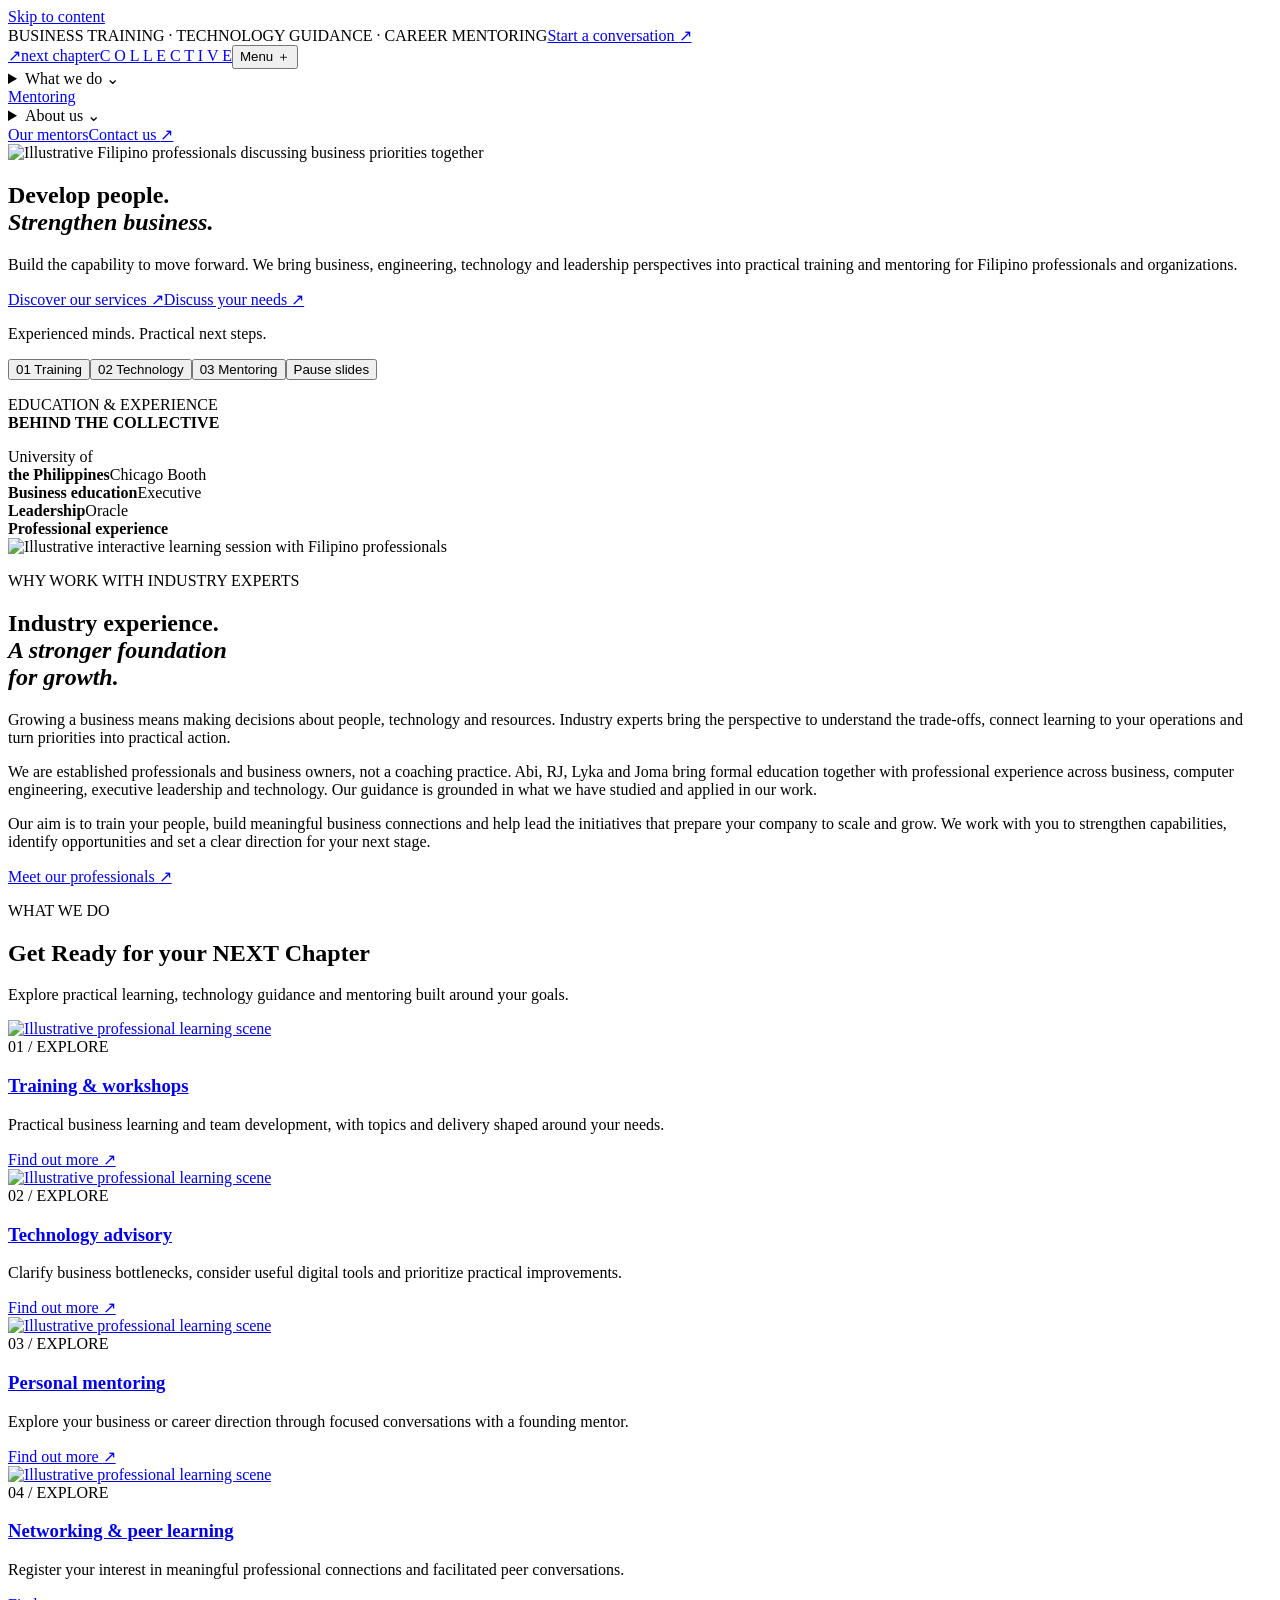
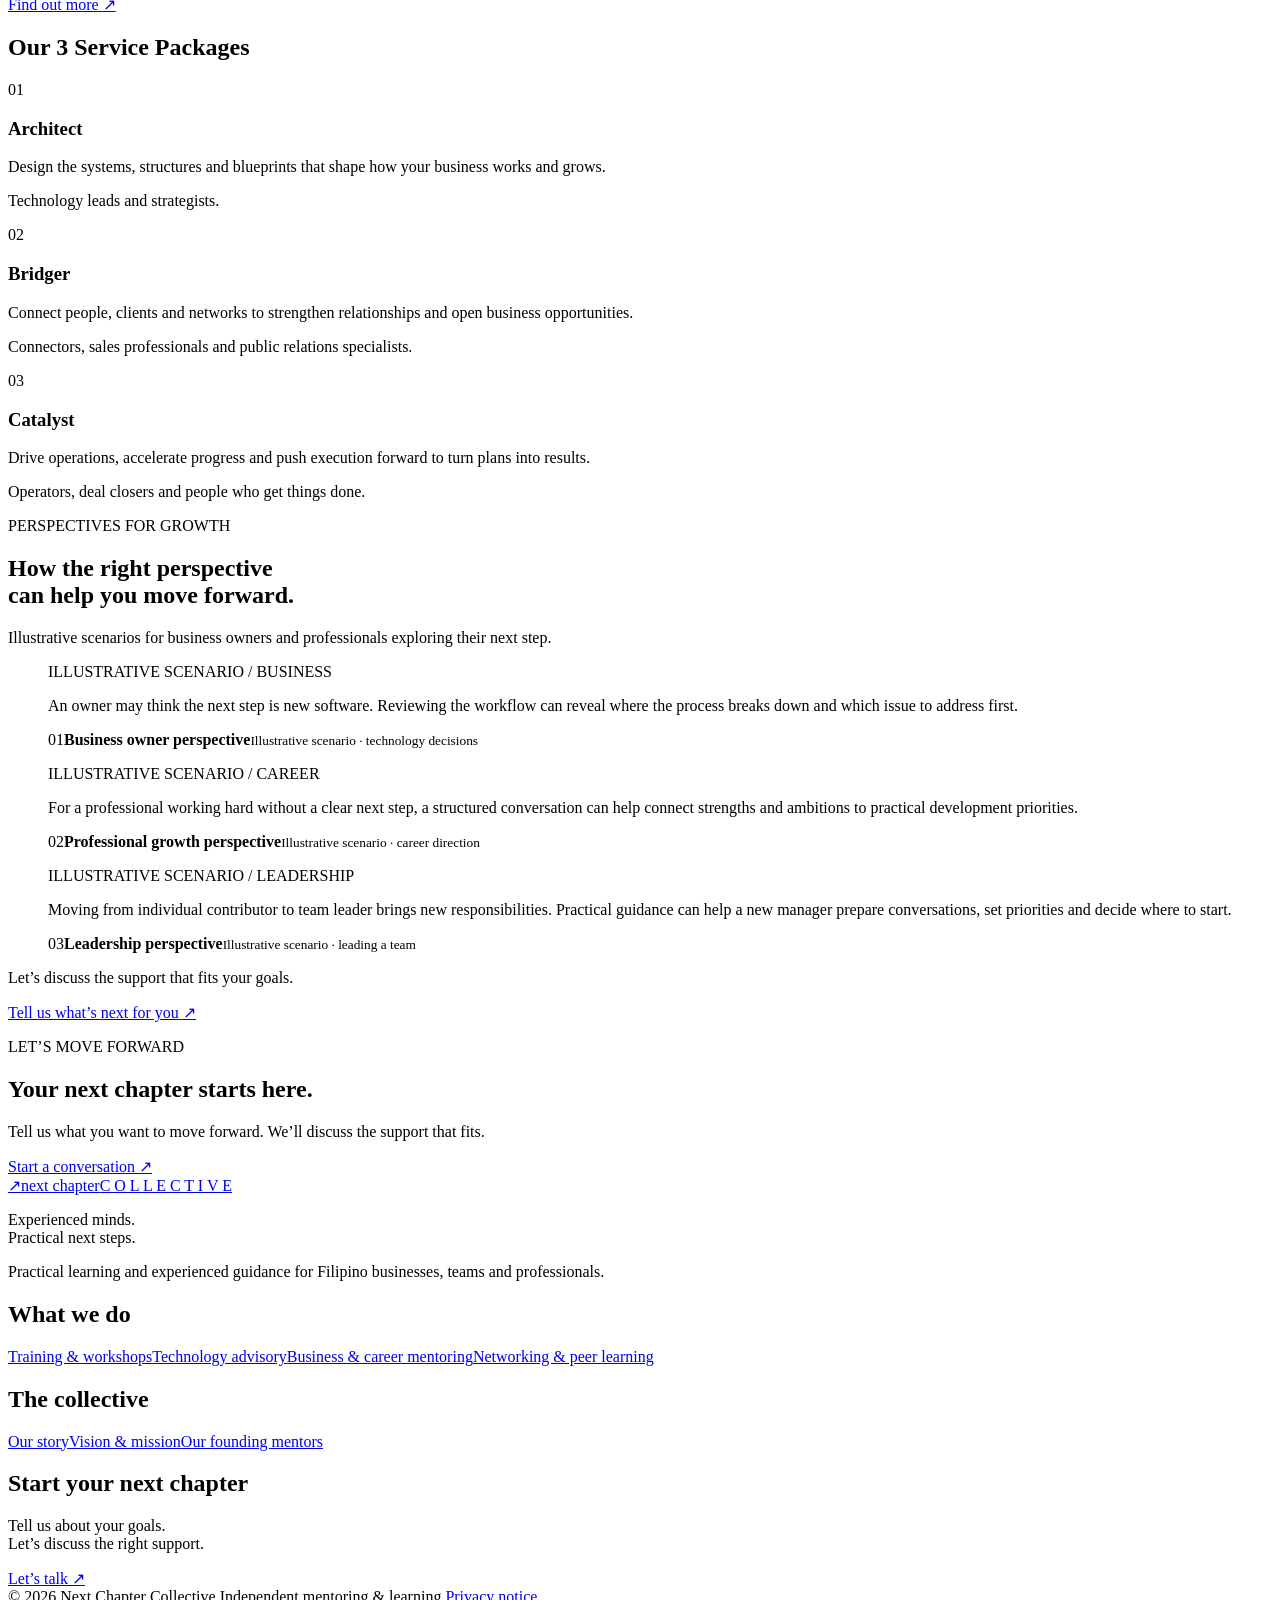
==== index.html @ 58515685 "Add Next Chapter Collective website pages" ====
<!DOCTYPE html>

<html lang="en"><head><meta charset="utf-8"/><meta content="width=device-width, initial-scale=1" name="viewport"/><meta content="#111114" name="theme-color"/><title>Training, Technology &amp; Mentoring | Next Chapter Collective</title><meta content="Practical training, business and technology guidance, and career mentoring for Filipino businesses, teams and professionals." name="description"/><meta content="Training, Technology &amp; Mentoring | Next Chapter Collective" property="og:title"/><meta content="Practical training, business and technology guidance, and career mentoring for Filipino businesses, teams and professionals." property="og:description"/><meta content="website" property="og:type"/><link href="assets/favicon.svg" rel="icon" type="image/svg+xml"/><link href="assets/site.css" rel="stylesheet"/><script defer="" src="assets/app.js"></script></head><body><a class="skip-link" href="#main">Skip to content</a><div class="utility-bar"><div class="container utility-inner"><span>BUSINESS TRAINING · TECHNOLOGY GUIDANCE · CAREER MENTORING</span><a href="contact.html">Start a conversation <span aria-hidden="true">↗</span></a></div></div><header class="site-header"><div class="container header-inner"><a aria-label="Next Chapter Collective home" class="brand" href="index.html"><span aria-hidden="true" class="brand-icon">↗</span><span>next chapter<span class="brand-sub">C O L L E C T I V E</span></span></a><button aria-controls="navigation" aria-expanded="false" class="menu-toggle" type="button">Menu <span aria-hidden="true">＋</span></button><nav aria-label="Main navigation" id="navigation"><details class="nav-group"><summary>What we do <span aria-hidden="true">⌄</span></summary><div class="nav-panel"><a href="training.html"><strong>Training &amp; workshops</strong><span>Practical learning for people and teams</span></a><a href="technology-advisory.html"><strong>Business &amp; technology advisory</strong><span>Make informed decisions about your next step</span></a><a href="mentoring.html"><strong>Personal mentoring</strong><span>Support for business and career direction</span></a><a href="training.html#networking"><strong>Networking &amp; peer learning</strong><span>Register your interest in shared learning</span></a></div></details><a href="mentoring.html">Mentoring</a><details class="nav-group"><summary>About us <span aria-hidden="true">⌄</span></summary><div class="nav-panel nav-panel-small"><a href="about.html"><strong>Our story &amp; purpose</strong><span>Our vision and mission</span></a><a href="mentors.html"><strong>Meet the collective</strong><span>Abi, RJ, Lyka and Joma</span></a></div></details><a href="mentors.html">Our mentors</a><a class="button button-dark nav-cta" href="contact.html">Contact us <span aria-hidden="true">↗</span></a></nav></div></header><main id="main"><section class="hero corporate-hero" data-home-hero="">
<img alt="Illustrative Filipino professionals discussing business priorities together" class="hero-backdrop" fetchpriority="high" height="1024" id="hero-image" src="assets/images/mentoring-session.webp" width="1536"/>
<div aria-hidden="true" class="hero-scrim"></div>
<div class="container hero-content"><div class="hero-copy">
<h1 aria-live="polite" id="hero-heading">Develop people.<br/><em>Strengthen business.</em></h1>
<p class="hero-description" id="hero-description">Build the capability to move forward. We bring business, engineering, technology and leadership perspectives into practical training and mentoring for Filipino professionals and organizations.</p>
<div class="hero-actions"><a class="button button-orange" href="training.html" id="hero-primary-link">Discover our services <span aria-hidden="true">↗</span></a><a class="button button-outline" href="contact.html#connect">Discuss your needs <span aria-hidden="true">↗</span></a></div>
<p class="hero-signoff">Experienced minds. Practical next steps.</p>
<div aria-label="Featured services" class="hero-tabs" role="group"><button aria-pressed="true" data-hero-slide="0" type="button">01 <span>Training</span></button><button aria-pressed="false" data-hero-slide="1" type="button">02 <span>Technology</span></button><button aria-pressed="false" data-hero-slide="2" type="button">03 <span>Mentoring</span></button><button aria-label="Pause automatic slides" class="hero-playback" type="button">Pause slides</button></div></div></div>
<div data-hero-library hidden><article data-feature><h2>Develop people.<br><em>Strengthen business.</em></h2><p>Build the capability to move forward. We bring business, engineering, technology and leadership perspectives into practical training and mentoring for Filipino professionals and organizations.</p><a href="training.html">Discover our services</a><img src="assets/images/mentoring-session.webp" alt="Illustrative Filipino professionals discussing business priorities together"></article><article data-feature><h2>Make technology<br><em>work for your business.</em></h2><p>Start with the business challenge. Explore digital workflows, useful tools and practical priorities with a fresh perspective on your next move.</p><a href="technology-advisory.html">Explore technology advisory</a><img src="assets/images/technology-guidance.webp" alt="Illustrative business owner and technology professional discussing a laptop"></article><article data-feature><h2>Your ambition.<br><em>A clearer direction.</em></h2><p>Navigate a business decision, a career transition or greater leadership responsibility through focused mentoring with a founding member of the collective.</p><a href="mentoring.html">Explore mentoring</a><img src="assets/images/corporate-workshop.webp" alt="Illustrative Filipino professionals sharing perspectives in a workshop"></article></div></section><div class="credibility"><div class="container credibility-inner"><p>EDUCATION &amp; EXPERIENCE<br/><strong>BEHIND THE COLLECTIVE</strong></p><span>University of<br/><b>the Philippines</b></span><span>Chicago Booth<br/><b>Business education</b></span><span>Executive<br/><b>Leadership</b></span><span>Oracle<br/><b>Professional experience</b></span></div></div><section class="corporate-intro section container" id="industry-expertise"><div class="intro-photo"><img alt="Illustrative interactive learning session with Filipino professionals" height="1024" loading="lazy" src="assets/images/corporate-workshop.webp" width="1536"/></div><div class="intro-copy"><p class="eyebrow">WHY WORK WITH INDUSTRY EXPERTS</p><h2>Industry experience.<br/><em>A stronger foundation<br/>for growth.</em></h2><p>Growing a business means making decisions about people, technology and resources. Industry experts bring the perspective to understand the trade-offs, connect learning to your operations and turn priorities into practical action.</p><p>We are established professionals and business owners, not a coaching practice. Abi, RJ, Lyka and Joma bring formal education together with professional experience across business, computer engineering, executive leadership and technology. Our guidance is grounded in what we have studied and applied in our work.</p><p>Our aim is to train your people, build meaningful business connections and help lead the initiatives that prepare your company to scale and grow. We work with you to strengthen capabilities, identify opportunities and set a clear direction for your next stage.</p><a class="button button-orange" href="mentors.html">Meet our professionals <span aria-hidden="true">↗</span></a></div></section><section class="section container home-services" id="services"><div class="section-heading"><div><p class="eyebrow">WHAT WE DO</p><h2>Get Ready for your NEXT Chapter</h2></div><p>Explore practical learning, technology guidance and mentoring built around your goals.</p></div><div class="overview-grid"><article class="overview-card"><a aria-label="Explore Training &amp; workshops" class="overview-image-link" href="training.html"><img alt="Illustrative professional learning scene" height="1024" loading="lazy" src="assets/images/corporate-workshop.webp" width="1536"/></a><div><span class="service-number">01 / EXPLORE</span><h3><a href="training.html">Training &amp; workshops</a></h3><p>Practical business learning and team development, with topics and delivery shaped around your needs.</p><a class="text-link" href="training.html">Find out more <span aria-hidden="true">↗</span></a></div></article><article class="overview-card"><a aria-label="Explore Technology advisory" class="overview-image-link" href="technology-advisory.html"><img alt="Illustrative professional learning scene" height="1024" loading="lazy" src="assets/images/technology-guidance.webp" width="1536"/></a><div><span class="service-number">02 / EXPLORE</span><h3><a href="technology-advisory.html">Technology advisory</a></h3><p>Clarify business bottlenecks, consider useful digital tools and prioritize practical improvements.</p><a class="text-link" href="technology-advisory.html">Find out more <span aria-hidden="true">↗</span></a></div></article><article class="overview-card"><a aria-label="Explore Personal mentoring" class="overview-image-link" href="mentoring.html"><img alt="Illustrative professional learning scene" height="1024" loading="lazy" src="assets/images/mentoring-session.webp" width="1536"/></a><div><span class="service-number">03 / EXPLORE</span><h3><a href="mentoring.html">Personal mentoring</a></h3><p>Explore your business or career direction through focused conversations with a founding mentor.</p><a class="text-link" href="mentoring.html">Find out more <span aria-hidden="true">↗</span></a></div></article><article class="overview-card"><a aria-label="Explore Networking &amp; peer learning" class="overview-image-link" href="training.html#networking"><img alt="Illustrative professional learning scene" height="1024" loading="lazy" src="assets/images/corporate-workshop.webp" width="1536"/></a><div><span class="service-number">04 / EXPLORE</span><h3><a href="training.html#networking">Networking &amp; peer learning</a></h3><p>Register your interest in meaningful professional connections and facilitated peer conversations.</p><a class="text-link" href="training.html#networking">Find out more <span aria-hidden="true">↗</span></a></div></article></div></section><section class="why-section section" id="products"><div class="container"><div class="section-heading"><div><h2>Our 3 Service Packages</h2></div></div><div class="why-grid"><article><span>01</span><h3>Architect</h3><p>Design the systems, structures and blueprints that shape how your business works and grows.</p><p class="product-roles">Technology leads and strategists.</p></article><article><span>02</span><h3>Bridger</h3><p>Connect people, clients and networks to strengthen relationships and open business opportunities.</p><p class="product-roles">Connectors, sales professionals and public relations specialists.</p></article><article><span>03</span><h3>Catalyst</h3><p>Drive operations, accelerate progress and push execution forward to turn plans into results.</p><p class="product-roles">Operators, deal closers and people who get things done.</p></article></div></div></section><section class="testimonial-section section" id="testimonials"><div class="container"><div class="section-heading"><div><p class="eyebrow">PERSPECTIVES FOR GROWTH</p><h2>How the right perspective<br/>can help you move forward.</h2></div><p>Illustrative scenarios for business owners and professionals exploring their next step.</p></div><div class="testimonial-grid"><figure class="testimonial"><span class="sample-label">ILLUSTRATIVE SCENARIO / BUSINESS</span><p class="scenario-description">An owner may think the next step is new software. Reviewing the workflow can reveal where the process breaks down and which issue to address first.</p><figcaption><span aria-hidden="true" class="testimonial-monogram">01</span><span><strong>Business owner perspective</strong><small>Illustrative scenario · technology decisions</small></span></figcaption></figure><figure class="testimonial"><span class="sample-label">ILLUSTRATIVE SCENARIO / CAREER</span><p class="scenario-description">For a professional working hard without a clear next step, a structured conversation can help connect strengths and ambitions to practical development priorities.</p><figcaption><span aria-hidden="true" class="testimonial-monogram">02</span><span><strong>Professional growth perspective</strong><small>Illustrative scenario · career direction</small></span></figcaption></figure><figure class="testimonial"><span class="sample-label">ILLUSTRATIVE SCENARIO / LEADERSHIP</span><p class="scenario-description">Moving from individual contributor to team leader brings new responsibilities. Practical guidance can help a new manager prepare conversations, set priorities and decide where to start.</p><figcaption><span aria-hidden="true" class="testimonial-monogram">03</span><span><strong>Leadership perspective</strong><small>Illustrative scenario · leading a team</small></span></figcaption></figure></div><div class="testimonial-bottom"><p>Let’s discuss the support that fits your goals.</p><a class="text-link" href="contact.html#connect">Tell us what’s next for you <span aria-hidden="true">↗</span></a></div></div></section><section class="page-cta"><div class="container"><div><p class="eyebrow">LET’S MOVE FORWARD</p><h2>Your next chapter starts here.</h2><p>Tell us what you want to move forward. We’ll discuss the support that fits.</p></div><a class="button button-orange" href="contact.html">Start a conversation <span aria-hidden="true">↗</span></a></div></section></main><footer class="site-footer multipage-footer"><div class="container footer-columns"><div><a aria-label="Next Chapter Collective home" class="brand" href="index.html"><span aria-hidden="true" class="brand-icon">↗</span><span>next chapter<span class="brand-sub">C O L L E C T I V E</span></span></a><p>Experienced minds.<br/>Practical next steps.</p><p class="footer-description">Practical learning and experienced guidance for Filipino businesses, teams and professionals.</p></div><div><h2>What we do</h2><a href="training.html">Training &amp; workshops</a><a href="technology-advisory.html">Technology advisory</a><a href="mentoring.html">Business &amp; career mentoring</a><a href="training.html#networking">Networking &amp; peer learning</a></div><div><h2>The collective</h2><a href="about.html">Our story</a><a href="about.html#purpose">Vision &amp; mission</a><a href="mentors.html">Our founding mentors</a></div><div><h2>Start your next chapter</h2><p>Tell us about your goals.<br/>Let’s discuss the right support.</p><a class="button button-orange" href="contact.html">Let’s talk <span aria-hidden="true">↗</span></a></div></div><div class="container footer-bottom"><span>© <span id="year">2026</span> Next Chapter Collective.</span><span>Independent mentoring &amp; learning.</span><a href="privacy.html">Privacy notice</a></div></footer></body></html>
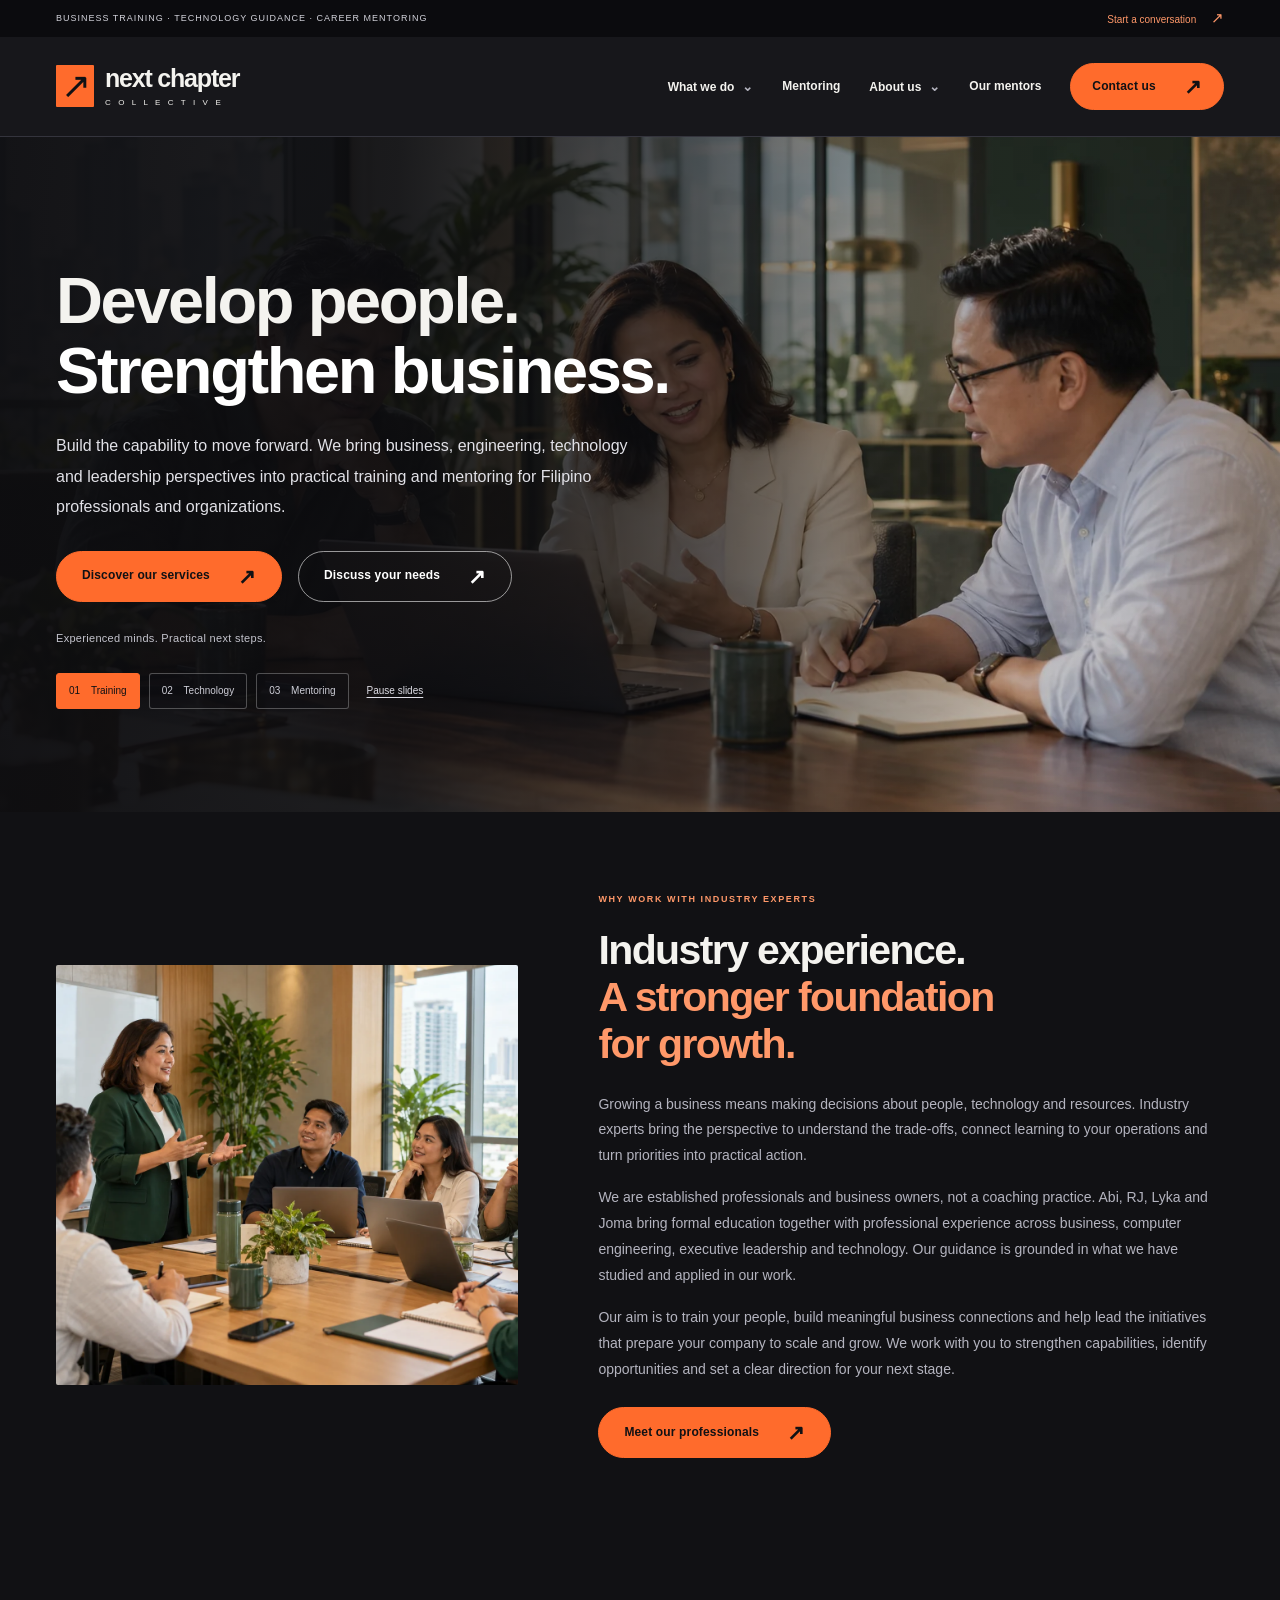
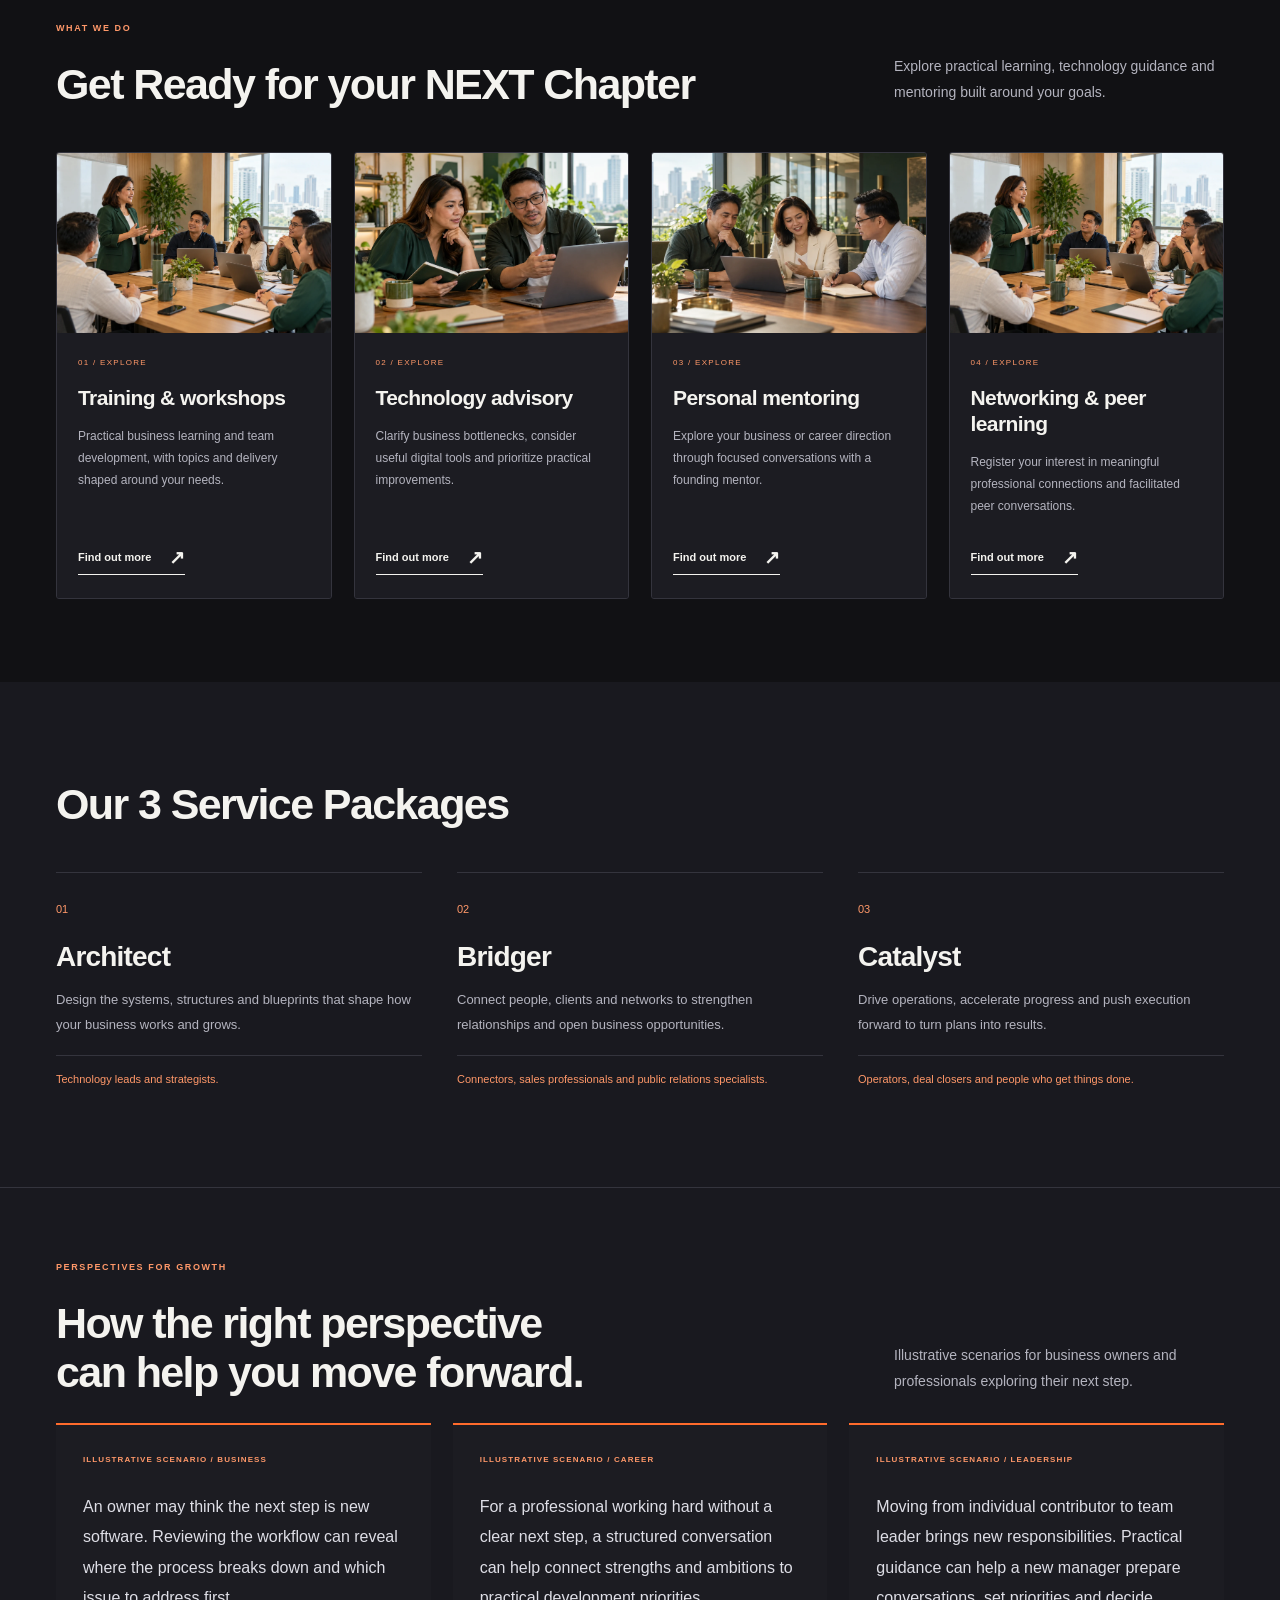
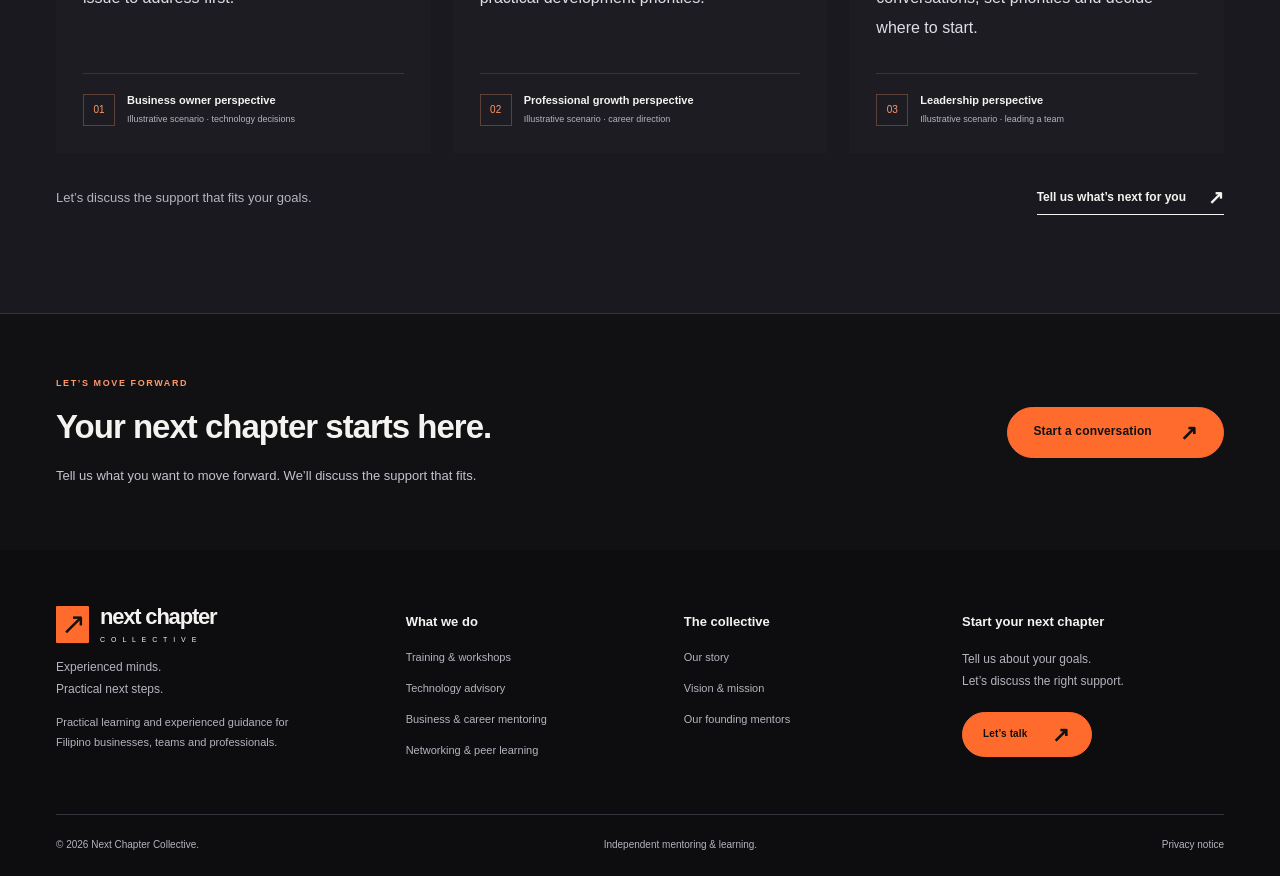
==== commit 8bd49632: "Remove education and experience strip from homepage" ====
--- a/index.html
+++ b/index.html
@@ -9,4 +9,4 @@
 <div class="hero-actions"><a class="button button-orange" href="training.html" id="hero-primary-link">Discover our services <span aria-hidden="true">↗</span></a><a class="button button-outline" href="contact.html#connect">Discuss your needs <span aria-hidden="true">↗</span></a></div>
 <p class="hero-signoff">Experienced minds. Practical next steps.</p>
 <div aria-label="Featured services" class="hero-tabs" role="group"><button aria-pressed="true" data-hero-slide="0" type="button">01 <span>Training</span></button><button aria-pressed="false" data-hero-slide="1" type="button">02 <span>Technology</span></button><button aria-pressed="false" data-hero-slide="2" type="button">03 <span>Mentoring</span></button><button aria-label="Pause automatic slides" class="hero-playback" type="button">Pause slides</button></div></div></div>
-<div data-hero-library hidden><article data-feature><h2>Develop people.<br><em>Strengthen business.</em></h2><p>Build the capability to move forward. We bring business, engineering, technology and leadership perspectives into practical training and mentoring for Filipino professionals and organizations.</p><a href="training.html">Discover our services</a><img src="assets/images/mentoring-session.webp" alt="Illustrative Filipino professionals discussing business priorities together"></article><article data-feature><h2>Make technology<br><em>work for your business.</em></h2><p>Start with the business challenge. Explore digital workflows, useful tools and practical priorities with a fresh perspective on your next move.</p><a href="technology-advisory.html">Explore technology advisory</a><img src="assets/images/technology-guidance.webp" alt="Illustrative business owner and technology professional discussing a laptop"></article><article data-feature><h2>Your ambition.<br><em>A clearer direction.</em></h2><p>Navigate a business decision, a career transition or greater leadership responsibility through focused mentoring with a founding member of the collective.</p><a href="mentoring.html">Explore mentoring</a><img src="assets/images/corporate-workshop.webp" alt="Illustrative Filipino professionals sharing perspectives in a workshop"></article></div></section><div class="credibility"><div class="container credibility-inner"><p>EDUCATION &amp; EXPERIENCE<br/><strong>BEHIND THE COLLECTIVE</strong></p><span>University of<br/><b>the Philippines</b></span><span>Chicago Booth<br/><b>Business education</b></span><span>Executive<br/><b>Leadership</b></span><span>Oracle<br/><b>Professional experience</b></span></div></div><section class="corporate-intro section container" id="industry-expertise"><div class="intro-photo"><img alt="Illustrative interactive learning session with Filipino professionals" height="1024" loading="lazy" src="assets/images/corporate-workshop.webp" width="1536"/></div><div class="intro-copy"><p class="eyebrow">WHY WORK WITH INDUSTRY EXPERTS</p><h2>Industry experience.<br/><em>A stronger foundation<br/>for growth.</em></h2><p>Growing a business means making decisions about people, technology and resources. Industry experts bring the perspective to understand the trade-offs, connect learning to your operations and turn priorities into practical action.</p><p>We are established professionals and business owners, not a coaching practice. Abi, RJ, Lyka and Joma bring formal education together with professional experience across business, computer engineering, executive leadership and technology. Our guidance is grounded in what we have studied and applied in our work.</p><p>Our aim is to train your people, build meaningful business connections and help lead the initiatives that prepare your company to scale and grow. We work with you to strengthen capabilities, identify opportunities and set a clear direction for your next stage.</p><a class="button button-orange" href="mentors.html">Meet our professionals <span aria-hidden="true">↗</span></a></div></section><section class="section container home-services" id="services"><div class="section-heading"><div><p class="eyebrow">WHAT WE DO</p><h2>Get Ready for your NEXT Chapter</h2></div><p>Explore practical learning, technology guidance and mentoring built around your goals.</p></div><div class="overview-grid"><article class="overview-card"><a aria-label="Explore Training &amp; workshops" class="overview-image-link" href="training.html"><img alt="Illustrative professional learning scene" height="1024" loading="lazy" src="assets/images/corporate-workshop.webp" width="1536"/></a><div><span class="service-number">01 / EXPLORE</span><h3><a href="training.html">Training &amp; workshops</a></h3><p>Practical business learning and team development, with topics and delivery shaped around your needs.</p><a class="text-link" href="training.html">Find out more <span aria-hidden="true">↗</span></a></div></article><article class="overview-card"><a aria-label="Explore Technology advisory" class="overview-image-link" href="technology-advisory.html"><img alt="Illustrative professional learning scene" height="1024" loading="lazy" src="assets/images/technology-guidance.webp" width="1536"/></a><div><span class="service-number">02 / EXPLORE</span><h3><a href="technology-advisory.html">Technology advisory</a></h3><p>Clarify business bottlenecks, consider useful digital tools and prioritize practical improvements.</p><a class="text-link" href="technology-advisory.html">Find out more <span aria-hidden="true">↗</span></a></div></article><article class="overview-card"><a aria-label="Explore Personal mentoring" class="overview-image-link" href="mentoring.html"><img alt="Illustrative professional learning scene" height="1024" loading="lazy" src="assets/images/mentoring-session.webp" width="1536"/></a><div><span class="service-number">03 / EXPLORE</span><h3><a href="mentoring.html">Personal mentoring</a></h3><p>Explore your business or career direction through focused conversations with a founding mentor.</p><a class="text-link" href="mentoring.html">Find out more <span aria-hidden="true">↗</span></a></div></article><article class="overview-card"><a aria-label="Explore Networking &amp; peer learning" class="overview-image-link" href="training.html#networking"><img alt="Illustrative professional learning scene" height="1024" loading="lazy" src="assets/images/corporate-workshop.webp" width="1536"/></a><div><span class="service-number">04 / EXPLORE</span><h3><a href="training.html#networking">Networking &amp; peer learning</a></h3><p>Register your interest in meaningful professional connections and facilitated peer conversations.</p><a class="text-link" href="training.html#networking">Find out more <span aria-hidden="true">↗</span></a></div></article></div></section><section class="why-section section" id="products"><div class="container"><div class="section-heading"><div><h2>Our 3 Service Packages</h2></div></div><div class="why-grid"><article><span>01</span><h3>Architect</h3><p>Design the systems, structures and blueprints that shape how your business works and grows.</p><p class="product-roles">Technology leads and strategists.</p></article><article><span>02</span><h3>Bridger</h3><p>Connect people, clients and networks to strengthen relationships and open business opportunities.</p><p class="product-roles">Connectors, sales professionals and public relations specialists.</p></article><article><span>03</span><h3>Catalyst</h3><p>Drive operations, accelerate progress and push execution forward to turn plans into results.</p><p class="product-roles">Operators, deal closers and people who get things done.</p></article></div></div></section><section class="testimonial-section section" id="testimonials"><div class="container"><div class="section-heading"><div><p class="eyebrow">PERSPECTIVES FOR GROWTH</p><h2>How the right perspective<br/>can help you move forward.</h2></div><p>Illustrative scenarios for business owners and professionals exploring their next step.</p></div><div class="testimonial-grid"><figure class="testimonial"><span class="sample-label">ILLUSTRATIVE SCENARIO / BUSINESS</span><p class="scenario-description">An owner may think the next step is new software. Reviewing the workflow can reveal where the process breaks down and which issue to address first.</p><figcaption><span aria-hidden="true" class="testimonial-monogram">01</span><span><strong>Business owner perspective</strong><small>Illustrative scenario · technology decisions</small></span></figcaption></figure><figure class="testimonial"><span class="sample-label">ILLUSTRATIVE SCENARIO / CAREER</span><p class="scenario-description">For a professional working hard without a clear next step, a structured conversation can help connect strengths and ambitions to practical development priorities.</p><figcaption><span aria-hidden="true" class="testimonial-monogram">02</span><span><strong>Professional growth perspective</strong><small>Illustrative scenario · career direction</small></span></figcaption></figure><figure class="testimonial"><span class="sample-label">ILLUSTRATIVE SCENARIO / LEADERSHIP</span><p class="scenario-description">Moving from individual contributor to team leader brings new responsibilities. Practical guidance can help a new manager prepare conversations, set priorities and decide where to start.</p><figcaption><span aria-hidden="true" class="testimonial-monogram">03</span><span><strong>Leadership perspective</strong><small>Illustrative scenario · leading a team</small></span></figcaption></figure></div><div class="testimonial-bottom"><p>Let’s discuss the support that fits your goals.</p><a class="text-link" href="contact.html#connect">Tell us what’s next for you <span aria-hidden="true">↗</span></a></div></div></section><section class="page-cta"><div class="container"><div><p class="eyebrow">LET’S MOVE FORWARD</p><h2>Your next chapter starts here.</h2><p>Tell us what you want to move forward. We’ll discuss the support that fits.</p></div><a class="button button-orange" href="contact.html">Start a conversation <span aria-hidden="true">↗</span></a></div></section></main><footer class="site-footer multipage-footer"><div class="container footer-columns"><div><a aria-label="Next Chapter Collective home" class="brand" href="index.html"><span aria-hidden="true" class="brand-icon">↗</span><span>next chapter<span class="brand-sub">C O L L E C T I V E</span></span></a><p>Experienced minds.<br/>Practical next steps.</p><p class="footer-description">Practical learning and experienced guidance for Filipino businesses, teams and professionals.</p></div><div><h2>What we do</h2><a href="training.html">Training &amp; workshops</a><a href="technology-advisory.html">Technology advisory</a><a href="mentoring.html">Business &amp; career mentoring</a><a href="training.html#networking">Networking &amp; peer learning</a></div><div><h2>The collective</h2><a href="about.html">Our story</a><a href="about.html#purpose">Vision &amp; mission</a><a href="mentors.html">Our founding mentors</a></div><div><h2>Start your next chapter</h2><p>Tell us about your goals.<br/>Let’s discuss the right support.</p><a class="button button-orange" href="contact.html">Let’s talk <span aria-hidden="true">↗</span></a></div></div><div class="container footer-bottom"><span>© <span id="year">2026</span> Next Chapter Collective.</span><span>Independent mentoring &amp; learning.</span><a href="privacy.html">Privacy notice</a></div></footer></body></html>+<div data-hero-library="" hidden=""><article data-feature=""><h2>Develop people.<br/><em>Strengthen business.</em></h2><p>Build the capability to move forward. We bring business, engineering, technology and leadership perspectives into practical training and mentoring for Filipino professionals and organizations.</p><a href="training.html">Discover our services</a><img alt="Illustrative Filipino professionals discussing business priorities together" src="assets/images/mentoring-session.webp"/></article><article data-feature=""><h2>Make technology<br/><em>work for your business.</em></h2><p>Start with the business challenge. Explore digital workflows, useful tools and practical priorities with a fresh perspective on your next move.</p><a href="technology-advisory.html">Explore technology advisory</a><img alt="Illustrative business owner and technology professional discussing a laptop" src="assets/images/technology-guidance.webp"/></article><article data-feature=""><h2>Your ambition.<br/><em>A clearer direction.</em></h2><p>Navigate a business decision, a career transition or greater leadership responsibility through focused mentoring with a founding member of the collective.</p><a href="mentoring.html">Explore mentoring</a><img alt="Illustrative Filipino professionals sharing perspectives in a workshop" src="assets/images/corporate-workshop.webp"/></article></div></section><section class="corporate-intro section container" id="industry-expertise"><div class="intro-photo"><img alt="Illustrative interactive learning session with Filipino professionals" height="1024" loading="lazy" src="assets/images/corporate-workshop.webp" width="1536"/></div><div class="intro-copy"><p class="eyebrow">WHY WORK WITH INDUSTRY EXPERTS</p><h2>Industry experience.<br/><em>A stronger foundation<br/>for growth.</em></h2><p>Growing a business means making decisions about people, technology and resources. Industry experts bring the perspective to understand the trade-offs, connect learning to your operations and turn priorities into practical action.</p><p>We are established professionals and business owners, not a coaching practice. Abi, RJ, Lyka and Joma bring formal education together with professional experience across business, computer engineering, executive leadership and technology. Our guidance is grounded in what we have studied and applied in our work.</p><p>Our aim is to train your people, build meaningful business connections and help lead the initiatives that prepare your company to scale and grow. We work with you to strengthen capabilities, identify opportunities and set a clear direction for your next stage.</p><a class="button button-orange" href="mentors.html">Meet our professionals <span aria-hidden="true">↗</span></a></div></section><section class="section container home-services" id="services"><div class="section-heading"><div><p class="eyebrow">WHAT WE DO</p><h2>Get Ready for your NEXT Chapter</h2></div><p>Explore practical learning, technology guidance and mentoring built around your goals.</p></div><div class="overview-grid"><article class="overview-card"><a aria-label="Explore Training &amp; workshops" class="overview-image-link" href="training.html"><img alt="Illustrative professional learning scene" height="1024" loading="lazy" src="assets/images/corporate-workshop.webp" width="1536"/></a><div><span class="service-number">01 / EXPLORE</span><h3><a href="training.html">Training &amp; workshops</a></h3><p>Practical business learning and team development, with topics and delivery shaped around your needs.</p><a class="text-link" href="training.html">Find out more <span aria-hidden="true">↗</span></a></div></article><article class="overview-card"><a aria-label="Explore Technology advisory" class="overview-image-link" href="technology-advisory.html"><img alt="Illustrative professional learning scene" height="1024" loading="lazy" src="assets/images/technology-guidance.webp" width="1536"/></a><div><span class="service-number">02 / EXPLORE</span><h3><a href="technology-advisory.html">Technology advisory</a></h3><p>Clarify business bottlenecks, consider useful digital tools and prioritize practical improvements.</p><a class="text-link" href="technology-advisory.html">Find out more <span aria-hidden="true">↗</span></a></div></article><article class="overview-card"><a aria-label="Explore Personal mentoring" class="overview-image-link" href="mentoring.html"><img alt="Illustrative professional learning scene" height="1024" loading="lazy" src="assets/images/mentoring-session.webp" width="1536"/></a><div><span class="service-number">03 / EXPLORE</span><h3><a href="mentoring.html">Personal mentoring</a></h3><p>Explore your business or career direction through focused conversations with a founding mentor.</p><a class="text-link" href="mentoring.html">Find out more <span aria-hidden="true">↗</span></a></div></article><article class="overview-card"><a aria-label="Explore Networking &amp; peer learning" class="overview-image-link" href="training.html#networking"><img alt="Illustrative professional learning scene" height="1024" loading="lazy" src="assets/images/corporate-workshop.webp" width="1536"/></a><div><span class="service-number">04 / EXPLORE</span><h3><a href="training.html#networking">Networking &amp; peer learning</a></h3><p>Register your interest in meaningful professional connections and facilitated peer conversations.</p><a class="text-link" href="training.html#networking">Find out more <span aria-hidden="true">↗</span></a></div></article></div></section><section class="why-section section" id="products"><div class="container"><div class="section-heading"><div><h2>Our 3 Service Packages</h2></div></div><div class="why-grid"><article><span>01</span><h3>Architect</h3><p>Design the systems, structures and blueprints that shape how your business works and grows.</p><p class="product-roles">Technology leads and strategists.</p></article><article><span>02</span><h3>Bridger</h3><p>Connect people, clients and networks to strengthen relationships and open business opportunities.</p><p class="product-roles">Connectors, sales professionals and public relations specialists.</p></article><article><span>03</span><h3>Catalyst</h3><p>Drive operations, accelerate progress and push execution forward to turn plans into results.</p><p class="product-roles">Operators, deal closers and people who get things done.</p></article></div></div></section><section class="testimonial-section section" id="testimonials"><div class="container"><div class="section-heading"><div><p class="eyebrow">PERSPECTIVES FOR GROWTH</p><h2>How the right perspective<br/>can help you move forward.</h2></div><p>Illustrative scenarios for business owners and professionals exploring their next step.</p></div><div class="testimonial-grid"><figure class="testimonial"><span class="sample-label">ILLUSTRATIVE SCENARIO / BUSINESS</span><p class="scenario-description">An owner may think the next step is new software. Reviewing the workflow can reveal where the process breaks down and which issue to address first.</p><figcaption><span aria-hidden="true" class="testimonial-monogram">01</span><span><strong>Business owner perspective</strong><small>Illustrative scenario · technology decisions</small></span></figcaption></figure><figure class="testimonial"><span class="sample-label">ILLUSTRATIVE SCENARIO / CAREER</span><p class="scenario-description">For a professional working hard without a clear next step, a structured conversation can help connect strengths and ambitions to practical development priorities.</p><figcaption><span aria-hidden="true" class="testimonial-monogram">02</span><span><strong>Professional growth perspective</strong><small>Illustrative scenario · career direction</small></span></figcaption></figure><figure class="testimonial"><span class="sample-label">ILLUSTRATIVE SCENARIO / LEADERSHIP</span><p class="scenario-description">Moving from individual contributor to team leader brings new responsibilities. Practical guidance can help a new manager prepare conversations, set priorities and decide where to start.</p><figcaption><span aria-hidden="true" class="testimonial-monogram">03</span><span><strong>Leadership perspective</strong><small>Illustrative scenario · leading a team</small></span></figcaption></figure></div><div class="testimonial-bottom"><p>Let’s discuss the support that fits your goals.</p><a class="text-link" href="contact.html#connect">Tell us what’s next for you <span aria-hidden="true">↗</span></a></div></div></section><section class="page-cta"><div class="container"><div><p class="eyebrow">LET’S MOVE FORWARD</p><h2>Your next chapter starts here.</h2><p>Tell us what you want to move forward. We’ll discuss the support that fits.</p></div><a class="button button-orange" href="contact.html">Start a conversation <span aria-hidden="true">↗</span></a></div></section></main><footer class="site-footer multipage-footer"><div class="container footer-columns"><div><a aria-label="Next Chapter Collective home" class="brand" href="index.html"><span aria-hidden="true" class="brand-icon">↗</span><span>next chapter<span class="brand-sub">C O L L E C T I V E</span></span></a><p>Experienced minds.<br/>Practical next steps.</p><p class="footer-description">Practical learning and experienced guidance for Filipino businesses, teams and professionals.</p></div><div><h2>What we do</h2><a href="training.html">Training &amp; workshops</a><a href="technology-advisory.html">Technology advisory</a><a href="mentoring.html">Business &amp; career mentoring</a><a href="training.html#networking">Networking &amp; peer learning</a></div><div><h2>The collective</h2><a href="about.html">Our story</a><a href="about.html#purpose">Vision &amp; mission</a><a href="mentors.html">Our founding mentors</a></div><div><h2>Start your next chapter</h2><p>Tell us about your goals.<br/>Let’s discuss the right support.</p><a class="button button-orange" href="contact.html">Let’s talk <span aria-hidden="true">↗</span></a></div></div><div class="container footer-bottom"><span>© <span id="year">2026</span> Next Chapter Collective.</span><span>Independent mentoring &amp; learning.</span><a href="privacy.html">Privacy notice</a></div></footer></body></html>
--- a/assets/site.css
+++ b/assets/site.css
@@ -0,0 +1,89 @@
+/* styles.css */
+@font-face{font-family:Collective;src:local("Arial");font-display:swap}
+:root{--ink:#142a2b;--cream:#f8f5ef;--orange:#f4774e;--muted:#61706c;--line:#d8dcd3;--sage:#e6e9dc;--white:#fffdf9;--radius:3px}
+*{box-sizing:border-box}html{scroll-behavior:smooth;scroll-padding-top:100px}body{margin:0;background:var(--cream);color:var(--ink);font-family:Collective,Arial,Helvetica,sans-serif;font-size:15px;line-height:1.65}a{color:inherit;text-decoration:none}button,input,select,textarea{font:inherit}button,a,input,select,textarea{-webkit-tap-highlight-color:transparent}a,button{touch-action:manipulation}button{cursor:pointer}button:focus-visible,a:focus-visible,summary:focus-visible{outline:3px solid var(--orange);outline-offset:5px}input:focus-visible,select:focus-visible,textarea:focus-visible{outline:2px solid var(--ink);outline-offset:2px}::selection{background:var(--orange);color:var(--ink)}.container{width:min(1264px,calc(100% - 112px));margin-inline:auto}.skip-link{position:absolute;left:15px;top:-100px;z-index:20;padding:12px;background:var(--ink);color:var(--cream)}.skip-link:focus{top:10px}.site-header{background:var(--cream);border-bottom:1px solid var(--line);position:sticky;top:0;z-index:10}.header-inner{min-height:100px;display:flex;justify-content:space-between;align-items:center;gap:30px}.brand{display:inline-flex;gap:11px;align-items:center;font-size:23px;line-height:1.1;letter-spacing:-1px;font-weight:750}.brand-sub{display:block;font-size:8px;letter-spacing:2.5px;font-weight:500;margin-top:7px}.brand-icon{width:38px;height:41px;display:grid;place-items:center;background:var(--orange);font-size:36px;line-height:1;font-weight:400;border-radius:1px}.header-inner nav{display:flex;gap:30px;align-items:center;font-size:12px;font-weight:600}nav>a:not(.button){position:relative}nav>a:not(.button):after{content:"";height:1px;position:absolute;bottom:-5px;left:0;right:100%;background:var(--ink);transition:right .2s}nav>a:hover:after{right:0}.button{display:inline-flex;align-items:center;justify-content:space-between;gap:28px;min-height:52px;padding:14px 23px;font-size:13px;font-weight:700;border:1px solid transparent;border-radius:var(--radius);transition:background .2s,transform .2s}.button:hover{transform:translateY(-2px)}.button span{font-size:21px;line-height:1}.button-dark{background:var(--ink);color:var(--cream)}.button-dark:hover{background:#28423f}.button-orange{background:var(--orange);color:var(--ink)}.button-orange:hover{background:#ff8d65}.menu-toggle{display:none}.eyebrow{font-size:10px;line-height:1.7;font-weight:700;letter-spacing:1.8px;margin:0 0 23px}.status-dot{width:7px;height:7px;background:var(--orange);display:inline-block;border-radius:50%;margin-right:8px}.hero{padding-top:68px;padding-bottom:70px;display:grid;grid-template-columns:1.15fr 1fr;gap:52px;align-items:center}.hero h1{font-size:clamp(48px,5.4vw,78px);font-weight:500;line-height:1.04;letter-spacing:-4px;margin:30px 0 25px}.hero h1 em,h2 em{font-family:Georgia,'Times New Roman',serif;font-weight:400;letter-spacing:-3px}.hero-description{max-width:440px;font-size:16px;line-height:1.8;color:#52635c;margin:0 0 28px}.hero-actions{display:flex;align-items:center;gap:27px;flex-wrap:wrap}.text-link{display:inline-flex;gap:22px;align-items:center;font-size:12px;font-weight:700;padding-block:7px;border-bottom:1px solid currentColor}.text-link span{font-size:19px;line-height:1}.text-link:hover{color:#ae3c1b}.hero-footnote{display:flex;align-items:center;gap:16px;margin-top:43px}.hero-footnote p{font-size:10px;line-height:1.7;color:var(--muted);margin:0}.hero-footnote strong{font-weight:500;color:var(--ink)}.mini-avatars{display:flex;padding-left:0}.mini-avatars span{display:grid;place-items:center;width:31px;height:31px;border:2px solid var(--cream);border-radius:50%;margin-left:-6px;background:var(--sage);font-family:Georgia,serif;font-size:13px}.mini-avatars span:first-child{margin-left:0;background:#dedbc9}.mini-avatars span:nth-child(2){background:#e5aa89}.mini-avatars span:nth-child(3){background:#b8c4b1}.mini-avatars span:nth-child(4){background:#b4c4c1}.hero-art{background:var(--ink);color:var(--cream);border-radius:var(--radius);overflow:hidden;position:relative;align-self:stretch;min-height:490px;display:flex;flex-direction:column;justify-content:space-between}.art-topline{display:flex;justify-content:space-between;padding:25px 26px 0;font-size:8px;letter-spacing:1.4px;color:#c2cec5}.hero-art svg{width:100%;display:block;margin-top:-10px;margin-bottom:-30px;max-height:490px}.art-caption{border-top:1px solid #3f5350;margin:0 26px 19px;padding-top:14px;display:flex;justify-content:space-between;font-size:10px;position:relative}.art-caption>span:last-child{font-size:20px}.credibility{border-block:1px solid var(--line)}.credibility-inner{display:flex;align-items:center;justify-content:space-between;gap:24px;padding-block:28px}.credibility-inner p{font-size:8px;letter-spacing:1.3px;color:var(--muted);line-height:1.8;margin:0}.credibility-inner strong{font-weight:600}.credibility-inner>span{font-family:Georgia,serif;font-size:19px;line-height:1.1}.credibility-inner b{font-size:13px;font-weight:400}.section{padding-block:98px}.section-heading{display:flex;align-items:flex-end;justify-content:space-between;gap:45px;margin-bottom:43px}h2{font-size:clamp(30px,3.5vw,45px);font-weight:500;letter-spacing:-1.8px;line-height:1.15;margin:0}.section-heading>.eyebrow{margin-bottom:15px}.section-heading>p{font-size:13px;color:var(--muted);line-height:1.85;max-width:330px;margin:0 0 3px}.pathway-grid{display:grid;grid-template-columns:1fr 1fr;gap:23px}.pathway{padding:35px 37px 31px;border-radius:var(--radius)}.business{background:var(--sage)}.career{background:#eee6db}.pathway-top{display:flex;justify-content:space-between;gap:20px;align-items:center;margin-bottom:36px}.pathway-top .eyebrow{margin:0;font-size:9px;letter-spacing:1.4px}.pathway-symbol{font-size:34px;line-height:1;font-weight:400}.pathway h3{font-size:33px;line-height:1.15;letter-spacing:-1.1px;font-weight:500;margin:0 0 20px}.pathway>p{font-size:13px;max-width:360px;color:#52635c;line-height:1.8}.check-list{padding:0;list-style:none;font-size:12px;line-height:2.3;margin-block:20px 27px}.check-list li:before{content:"↗";margin-right:12px}.manifesto{background:var(--ink);color:var(--cream);position:relative;overflow:hidden}.manifesto:after{content:"↗";position:absolute;right:-12px;bottom:-150px;font-size:490px;font-weight:100;line-height:1;color:#26403d;pointer-events:none}.manifesto-inner{padding-block:74px;position:relative;z-index:1}.manifesto .eyebrow{color:#b4c3b7;font-size:9px}.manifesto h2{font-size:clamp(33px,4vw,54px);line-height:1.18;letter-spacing:-1.6px}.manifesto h2 em{color:#f89a77;letter-spacing:-1px}.manifesto-inner>p:last-child{font-size:13px;max-width:480px;color:#becbbf;margin:25px 0 0;line-height:1.9}.mentor-grid{display:grid;grid-template-columns:repeat(4,minmax(0,1fr));gap:25px}.mentor-art{height:240px;overflow:hidden;position:relative;background:#d8dfcf;display:flex;align-items:center;justify-content:center}.mentor-art>span{font-size:162px;font-family:Georgia,serif;line-height:1;z-index:1;position:relative;font-style:italic;transform:translateY(-9px)}.mentor-art small{position:absolute;bottom:17px;left:16px;font-size:7px;letter-spacing:1.7px;z-index:1}.mentor-r{background:#efb28e}.mentor-l{background:#dcd6c8}.mentor-j{background:#bfd0cc}.mentor-pattern{position:absolute;width:260px;height:260px;border:1px solid #142a2b25;border-radius:50%;top:20px;left:25px}.mentor-pattern:before,.mentor-pattern:after{content:"";position:absolute;inset:20px;border:1px solid #142a2b25;border-radius:50%}.mentor-pattern:after{inset:40px}.mentor-r .mentor-pattern{border-radius:0;transform:rotate(30deg)}.mentor-r .mentor-pattern:before,.mentor-r .mentor-pattern:after{border-radius:0}.mentor-l .mentor-pattern{left:-60px;top:-90px;width:330px;height:330px}.mentor-j .mentor-pattern{border-radius:0;transform:rotate(-20deg);left:80px}.mentor-j .mentor-pattern:before,.mentor-j .mentor-pattern:after{border-radius:0}.mentor-heading{display:flex;align-items:center;justify-content:space-between;border-bottom:1px solid var(--line);padding-block:18px 13px}.mentor h3{font-size:27px;letter-spacing:-1px;font-weight:500;margin:0}.mentor-heading>span{font-size:9px;color:var(--muted)}.mentor p{font-size:11px;line-height:1.85;color:#53625c}.mentor .mentor-role{color:var(--ink);font-size:12px;font-weight:600;margin:16px 0 8px}.mentor-tags{display:flex;gap:5px;flex-wrap:wrap;padding-top:10px}.mentor-tags span{font-size:8px;border:1px solid var(--line);border-radius:2px;padding:4px 7px}.affiliation-note{font-size:9px;color:var(--muted);margin-top:32px;max-width:800px;line-height:1.8}.approach{background:#eeeee5;border-block:1px solid var(--line)}.steps{display:grid;grid-template-columns:repeat(3,1fr);gap:50px;padding-top:12px}.step-number{font-size:12px;display:block;padding-bottom:15px;border-bottom:1px solid #b9c3b5;color:#64745f}.steps h3{font-size:19px;font-weight:500;letter-spacing:-.3px;margin:23px 0 12px}.steps p{font-size:12px;line-height:1.9;color:var(--muted);margin:0;max-width:310px}.program-grid{display:grid;grid-template-columns:repeat(3,1fr);gap:20px;align-items:stretch}.program{border:1px solid var(--line);padding:30px 27px;position:relative;display:flex;flex-direction:column}.program .eyebrow{font-size:8px;letter-spacing:1.2px;margin-bottom:21px}.program h3{font-size:23px;font-weight:500;letter-spacing:-.6px;margin:0 0 15px}.program p{font-size:12px;color:var(--muted);line-height:1.8;margin:0 0 10px}.program ul{padding-left:15px;font-size:11px;line-height:2.3;margin-bottom:28px}.program .text-link{margin-top:auto;align-self:flex-start;font-size:11px;gap:15px}.program-featured{background:var(--ink);color:var(--cream);border-color:var(--ink)}.program-featured p{color:#bdc9bd}.program-featured .text-link:hover{color:#ffb394}.program-label{position:absolute;top:-12px;right:17px;background:var(--orange);color:var(--ink);font-size:8px;padding:4px 10px;font-weight:700;letter-spacing:1px}.section-note{font-size:10px;color:var(--muted);margin:24px 0 0}.faq-section{display:grid;grid-template-columns:.9fr 1.3fr;gap:70px;padding-bottom:95px}.faq-section h2{font-size:35px}.faqs details{border-bottom:1px solid var(--line)}.faqs details:first-child{border-top:1px solid var(--line)}summary{list-style:none;padding:21px 32px 21px 0;cursor:pointer;font-size:12px;font-weight:600;position:relative}summary::-webkit-details-marker{display:none}summary:after{content:"+";position:absolute;right:4px;top:16px;font-size:22px;font-weight:400}details[open] summary:after{content:"−"}.faqs p{font-size:12px;color:var(--muted);line-height:1.8;margin:0 24px 22px 0}.connect-section{background:var(--ink);color:var(--cream);padding-block:86px}.connect-grid{display:grid;grid-template-columns:1fr 1.05fr;gap:90px}.connect-copy .eyebrow{color:#b7c9ba;font-size:9px}.connect-copy h2{font-size:clamp(48px,5.3vw,72px);line-height:1.06;letter-spacing:-3px;margin-top:35px}.connect-copy h2 em{color:#fa9d79}.connect-copy>p:not(.eyebrow){font-size:14px;color:#bdc9bd;line-height:1.9;margin-top:25px}.contact-note{margin-top:48px;padding-top:22px;border-top:1px solid #3a514b;display:flex;gap:21px;align-items:center}.contact-note>span{font-size:34px;color:var(--orange)}.contact-note p{font-size:11px;line-height:1.8;color:#bdc9bd}form{background:var(--cream);color:var(--ink);padding:34px;border-radius:var(--radius)}form h3{font-size:24px;letter-spacing:-.7px;font-weight:500;margin:0 0 5px}.form-intro{font-size:10px;color:var(--muted);margin:0 0 25px}label{display:block;font-size:10px;font-weight:600;margin-bottom:16px}input,select,textarea{display:block;border:1px solid #ced4c7;background:var(--white);color:var(--ink);padding:11px 12px;border-radius:2px;width:100%;margin-top:7px;font-size:12px;line-height:1.5}input::placeholder,textarea::placeholder{color:#79837c;opacity:1}select{min-height:43px}textarea{resize:vertical;min-height:110px}.form-row{display:grid;grid-template-columns:1fr 1fr;gap:15px}.consent{display:flex;align-items:flex-start;gap:10px;font-size:9px;font-weight:400;line-height:1.8}.consent input{width:15px;height:15px;flex-shrink:0;margin:2px 0 0;accent-color:var(--ink)}.consent a{text-decoration:underline;text-underline-offset:2px}.submit-button{width:100%;min-height:49px;font-size:12px}.submit-button:disabled{cursor:wait;opacity:.7;transform:none}.form-status{font-size:11px;margin:12px 0 0;line-height:1.7}.form-status:empty{display:none}.form-status.error{color:#a8391f}.form-status.success{color:#21683e}.honey{position:absolute;left:-10000px;width:1px;height:1px;overflow:hidden}.site-footer{padding-top:44px}.footer-top{display:flex;justify-content:space-between;gap:25px;align-items:center;padding-bottom:40px}.footer-top>p{font-size:11px;line-height:1.8;color:var(--muted)}.footer-top .text-link{font-size:10px}.footer-bottom{border-top:1px solid var(--line);padding-block:22px;display:flex;justify-content:space-between;gap:20px;color:var(--muted);font-size:9px}.privacy-main{max-width:760px;padding-block:70px 90px}.privacy-main h1{font-size:48px;letter-spacing:-2px;line-height:1.1;font-weight:500}.privacy-main h2{font-size:22px;letter-spacing:-.4px;margin-top:32px}.privacy-main p,.privacy-main li{color:var(--muted);font-size:14px}.privacy-main a{text-decoration:underline}
+@media(min-width:1500px){.hero{padding-block:85px}.hero-art{max-height:590px}.hero-art svg{max-height:530px}.hero h1{font-size:82px}}
+@media(max-width:1100px){.container{width:calc(100% - 64px)}.header-inner nav{gap:21px;font-size:11px}.hero{gap:30px}.hero h1{letter-spacing:-3px;font-size:58px}.hero-description{font-size:14px}.hero-actions{gap:18px}.hero-art{min-height:450px}.hero-art svg{margin-block:0}.hero .eyebrow{font-size:8px;letter-spacing:1.2px}.mentor-grid{gap:17px}.mentor-art{height:205px}.mentor-art>span{font-size:135px}.mentor-art small{font-size:6px;letter-spacing:1px;left:11px}.connect-grid{gap:45px}.program{padding:25px 20px}.program h3{font-size:21px}.faq-section{gap:45px}}
+@media(max-width:800px){.container{width:calc(100% - 40px)}.header-inner{min-height:78px}.brand{font-size:21px}.brand-icon{height:37px;width:33px;font-size:31px}.menu-toggle{display:flex;align-items:center;gap:12px;background:transparent;border:1px solid var(--line);padding:8px 12px;border-radius:2px;font-size:12px;color:var(--ink)}.menu-toggle span{font-size:18px}.header-inner nav{display:none;position:absolute;top:77px;left:0;right:0;background:var(--cream);padding:20px;border-bottom:1px solid var(--line);flex-direction:column;align-items:stretch;gap:0}.header-inner nav.open{display:flex}.header-inner nav>a{padding:13px;font-size:13px}.header-inner nav .button{margin-top:10px}.hero{grid-template-columns:1fr 1fr;gap:23px;padding-block:45px}.hero h1{font-size:44px;letter-spacing:-2.5px}.hero-description{font-size:12px}.hero-actions{gap:16px}.hero-actions .button{padding:12px 16px;gap:12px;font-size:11px;min-height:47px}.hero-actions .text-link{font-size:10px}.hero .eyebrow{font-size:7px}.hero-art{min-height:405px}.art-topline{padding:20px 15px 0;font-size:6px;letter-spacing:1px}.art-caption{margin-inline:15px;font-size:7px}.hero-footnote{margin-top:28px;gap:10px}.hero-footnote p{font-size:8px}.mini-avatars span{width:26px;height:26px;font-size:11px}.credibility-inner{gap:19px;padding-block:23px}.credibility-inner>p{font-size:6px;letter-spacing:.8px}.credibility-inner>span{font-size:15px}.credibility-inner b{font-size:10px}.section{padding-block:70px}.section-heading{gap:25px}.section-heading>p{font-size:11px;max-width:245px}.section-heading h2{font-size:32px}.eyebrow{font-size:8px;letter-spacing:1.4px}.pathway{padding:26px}.pathway h3{font-size:27px}.pathway p{font-size:12px}.pathway-top .eyebrow{font-size:7px}.pathway-top{margin-bottom:27px}.check-list{font-size:10px}.pathway .text-link{font-size:10px;gap:10px}.mentor-grid{grid-template-columns:1fr 1fr;gap:30px 23px}.mentor-art{height:260px}.mentor-art>span{font-size:176px}.mentor-art small{font-size:8px;letter-spacing:1.5px}.mentor p{font-size:12px}.mentor-tags span{font-size:9px}.steps{gap:28px}.steps h3{font-size:17px}.steps p{font-size:11px}.program-grid{gap:13px}.program{padding:25px 16px}.program h3{font-size:19px}.program p,.program ul{font-size:10px}.program .text-link{font-size:10px;gap:6px}.program .eyebrow{font-size:6px}.program-label{font-size:6px;right:9px}.connect-grid{gap:32px;grid-template-columns:.8fr 1fr}.connect-copy h2{font-size:47px;letter-spacing:-2px}.connect-copy .eyebrow{font-size:7px}.connect-copy>p:not(.eyebrow){font-size:12px}form{padding:24px}.form-row{grid-template-columns:1fr;gap:0}.faq-section{grid-template-columns:.8fr 1.2fr;gap:30px;padding-bottom:65px}.faq-section h2{font-size:29px}.faqs summary{font-size:11px}.faqs p{font-size:11px}}
+@media(max-width:580px){html{scroll-padding-top:85px}.container{width:calc(100% - 36px)}.hero{grid-template-columns:1fr;padding-top:35px;padding-bottom:34px;gap:32px}.hero .eyebrow{font-size:8px;letter-spacing:1.3px;margin-bottom:20px}.hero h1{font-size:clamp(42px,11.6vw,65px);letter-spacing:-2.6px;margin:20px 0}.hero h1 em{letter-spacing:-2.5px}.hero-description{font-size:14px;max-width:400px;line-height:1.8}.hero-actions{gap:22px}.hero-actions .button{font-size:12px;padding:14px 19px;gap:19px;min-height:50px}.hero-actions .text-link{font-size:11px}.hero-footnote{margin-top:29px}.hero-footnote p{font-size:9px}.mini-avatars span{width:29px;height:29px}.hero-art{min-height:350px;max-height:440px}.hero-art svg{max-height:360px;margin-top:-20px;margin-bottom:-25px}.art-topline{font-size:7px;padding:20px}.art-caption{font-size:9px;margin-inline:20px;margin-bottom:13px;padding-top:11px}.credibility-inner{display:grid;grid-template-columns:1fr 1fr;gap:23px 15px;padding-block:26px}.credibility-inner>p{grid-column:1/-1;font-size:7px}.credibility-inner>p br{display:none}.credibility-inner>p strong{margin-left:6px}.credibility-inner>span{font-size:19px}.credibility-inner b{font-size:12px}.section{padding-block:58px}.section-heading{display:block;margin-bottom:30px}.section-heading h2{font-size:33px;letter-spacing:-1.5px}.section-heading>p{font-size:12px;max-width:340px;margin-top:21px}.desktop-break{display:none}.eyebrow{font-size:8px;margin-bottom:17px}.pathway-grid{grid-template-columns:1fr;gap:17px}.pathway{padding:27px}.pathway h3{font-size:32px}.pathway p{font-size:13px;max-width:340px}.pathway-top .eyebrow{font-size:8px}.check-list{font-size:11px}.pathway .text-link{font-size:11px}.manifesto-inner{padding-block:48px}.manifesto h2{font-size:33px;letter-spacing:-1px}.manifesto h2 em{letter-spacing:-1px}.manifesto .eyebrow{font-size:7px;letter-spacing:1.1px}.manifesto-inner>p:last-child{font-size:12px;max-width:350px}.manifesto:after{font-size:350px;bottom:-115px;right:-60px}.mentor-grid{gap:26px 16px}.mentor-art{height:190px}.mentor-art>span{font-size:130px}.mentor-art small{font-size:6px;letter-spacing:.6px;left:10px;bottom:13px}.mentor h3{font-size:25px}.mentor-heading{padding-block:13px 10px}.mentor p{font-size:10px;line-height:1.8}.mentor .mentor-role{font-size:11px}.mentor-tags span{font-size:7px;padding:3px 5px}.affiliation-note{font-size:8px}.steps{grid-template-columns:1fr;gap:28px;padding-top:2px}.step-number{padding-bottom:10px}.steps h3{font-size:21px;margin-block:15px 8px}.steps p{max-width:100%;font-size:12px}.program-grid{grid-template-columns:1fr;gap:22px}.program{padding:29px}.program .eyebrow{font-size:8px}.program h3{font-size:25px}.program p,.program ul{font-size:12px}.program .text-link{font-size:12px;gap:22px}.program-label{font-size:8px;right:20px}.section-note{font-size:10px;line-height:1.8}.faq-section{grid-template-columns:1fr;gap:28px;padding-bottom:55px}.faq-section h2{font-size:32px}.faqs summary{font-size:12px}.faqs p{font-size:12px}.connect-section{padding-block:50px}.connect-grid{grid-template-columns:1fr;gap:34px}.connect-copy h2{font-size:58px;margin-top:23px}.connect-copy .eyebrow{font-size:8px}.connect-copy>p:not(.eyebrow){font-size:13px}.contact-note{margin-top:25px;padding-top:12px}.contact-note p{font-size:11px}form{padding:26px 22px}form h3{font-size:25px}.form-intro{font-size:10px}label{font-size:11px}input,select,textarea{font-size:16px;padding:11px 12px}.consent{font-size:10px}.submit-button{font-size:12px}.footer-top{flex-wrap:wrap;gap:23px;align-items:flex-start;padding-bottom:28px}.footer-top .brand{font-size:20px}.footer-top>p{font-size:10px;margin:0}.footer-top>.text-link{font-size:10px}.footer-bottom{flex-wrap:wrap;gap:10px 20px;font-size:8px;padding-block:20px}.footer-bottom>span:first-child{width:100%}.privacy-main h1{font-size:40px}}
+@media(prefers-reduced-motion:reduce){html{scroll-behavior:auto}*,*:before,*:after{transition:none!important}}
+
+
+/* refinements.css */
+/* Editorial refinements, purpose and testimonial preview. No external dependencies. */
+:root{--ink:#172c3d;--cream:#faf8f3;--muted:#566471;--line:#dadfdc;--sage:#e8eae2;--radius:2px}
+.header-inner{min-height:94px}.header-inner nav{font-size:13px;gap:25px}.brand{font-size:24px;font-weight:600}.brand-sub{font-size:8px;letter-spacing:2.7px}.hero{padding-top:66px;padding-bottom:64px;gap:55px}.hero h1{font-family:Georgia,'Times New Roman',serif;font-size:clamp(48px,5.2vw,75px);letter-spacing:-3.5px;line-height:1.09;font-weight:400}.hero h1 em{letter-spacing:-3.3px}.hero-description{font-size:16px;color:var(--muted);line-height:1.85;max-width:475px}.hero .eyebrow{font-size:9px;letter-spacing:1.4px}.hero-art{background:var(--ink)}.hero-footnote{margin-top:34px}.hero-footnote p{font-size:10px}.hero-footnote strong{font-weight:400}.button{font-size:13px}.credibility-inner{padding-block:30px}.credibility-inner>span{font-size:21px}.credibility-inner b{font-size:13px}.outcomes-strip{display:grid;grid-template-columns:repeat(3,minmax(0,1fr));gap:35px;padding-block:27px;border-bottom:1px solid var(--line)}.outcomes-strip>div{display:flex;align-items:flex-start;gap:14px}.outcomes-strip>div>span{font-size:10px;color:#8a6958;line-height:1.8;padding-top:1px}.outcomes-strip p{font-size:11px;color:var(--muted);margin:0;line-height:1.8}.outcomes-strip strong{font-size:12px;color:var(--ink);display:block;font-weight:600}h2{font-family:Georgia,'Times New Roman',serif;font-weight:400;letter-spacing:-1.5px;line-height:1.15}.section-heading>p{font-size:14px;line-height:1.85}.section-heading .eyebrow{font-size:10px;letter-spacing:1.6px}.pathway{padding:38px 39px}.pathway h3{font-family:Georgia,'Times New Roman',serif;font-weight:400;font-size:36px;letter-spacing:-1.3px}.pathway>p{font-size:14px;max-width:420px}.check-list{font-size:13px}.pathway .text-link{font-size:13px}.career{background:#f0e8df}.purpose-section{background:var(--ink);color:var(--cream);padding-block:86px}.purpose-grid{display:grid;grid-template-columns:1.05fr 1fr;gap:100px}.purpose-intro .eyebrow{color:#b8c9d3;font-size:9px}.purpose-intro h2{font-size:clamp(34px,3.8vw,51px);letter-spacing:-1.7px;line-height:1.18}.purpose-intro h2 em{color:#f4ac8c;letter-spacing:-1.5px}.purpose-intro>p:last-child{font-size:14px;line-height:1.95;max-width:455px;color:#bdcbd3;margin-top:27px}.purpose-statements article{padding:0 0 27px}.purpose-statements article+article{padding-top:27px;border-top:1px solid #425563}.purpose-index{font-size:9px;letter-spacing:1.8px;color:#f4ac8c}.purpose-statements h3{font-family:Georgia,serif;font-weight:400;font-size:26px;letter-spacing:-.5px;line-height:1.35;margin:16px 0 13px}.purpose-statements p{font-size:13px;line-height:1.95;color:#bdcbd3;margin:0}.principles{display:grid;grid-template-columns:repeat(3,minmax(0,1fr));gap:40px;margin-top:42px;padding-top:31px;border-top:1px solid #425563}.principles>div{display:flex;align-items:flex-start;gap:14px}.principles>div>span{font-size:10px;color:#f4ac8c;padding-top:1px}.principles p{margin:0;font-size:11px;line-height:1.9;color:#bdcbd3}.principles strong{font-size:12px;display:block;color:var(--cream);font-weight:500;margin-bottom:5px}.mentor-art{height:228px}.mentor-art>span{font-size:145px;font-weight:400}.mentor h3{font-family:Georgia,serif;font-weight:400;font-size:30px}.mentor p{font-size:13px;line-height:1.85;color:var(--muted)}.mentor .mentor-role{font-size:13px;font-weight:600;margin-top:19px}.mentor-tags span{font-size:9px}.affiliation-note{font-size:10px;max-width:950px}.approach{background:#eff0eb}.steps h3{font-size:21px;font-family:Georgia,serif;font-weight:400}.steps p{font-size:13px;max-width:340px}.program{padding:33px 28px}.program h3{font-family:Georgia,serif;font-size:26px;line-height:1.2;font-weight:400}.program p{font-size:13px}.program ul{font-size:12px}.program .text-link{font-size:12px}.program .eyebrow{font-size:9px}.program-featured p{color:#c5d0d7}.section-note{font-size:11px}.testimonial-section{background:#f0ede6;border-block:1px solid var(--line);padding-top:72px}.testimonial-section .section-heading{margin-bottom:25px}.testimonial-disclosure{font-size:12px;color:#674b35;padding:13px 16px;background:#e8e0d3;margin:0 0 28px;line-height:1.8}.testimonial-disclosure strong{font-weight:600}.testimonial-grid{display:grid;grid-template-columns:repeat(3,minmax(0,1fr));gap:22px}.testimonial{margin:0;display:flex;flex-direction:column;background:var(--cream);padding:28px 27px 25px;border-top:2px solid #9b7965}.sample-label{font-size:8px;color:#775940;letter-spacing:1.1px;font-weight:600}.quote-mark{font-family:Georgia,serif;font-size:66px;line-height:1;color:#9b7965;margin-top:22px;height:42px}.testimonial blockquote{font-family:Georgia,serif;font-size:19px;line-height:1.65;letter-spacing:-.15px;margin:6px 0 29px}.testimonial figcaption{display:flex;align-items:center;gap:12px;border-top:1px solid var(--line);padding-top:18px;margin-top:auto}.testimonial-monogram{height:32px;width:32px;flex-shrink:0;display:grid;place-items:center;border:1px solid #d8c9b9;font-size:10px;color:#775940}.testimonial figcaption strong{display:block;font-size:11px;font-weight:600;line-height:1.6}.testimonial figcaption small{display:block;font-size:9px;color:var(--muted);line-height:1.8;margin-top:2px}.testimonial-bottom{display:flex;align-items:center;justify-content:space-between;gap:20px;padding-top:28px}.testimonial-bottom>p{font-size:13px;color:var(--muted);margin:0}.testimonial-bottom .text-link{font-size:12px}.faq-section{padding-top:90px}.faqs summary{font-size:13px;padding-block:23px}.faqs p{font-size:13px}.connect-section{background:var(--ink)}.connect-copy h2{font-family:Georgia,serif;font-weight:400;letter-spacing:-2.5px}.connect-copy>p:not(.eyebrow),.contact-note p{color:#c5d0d7}form h3{font-family:Georgia,serif;font-size:28px;font-weight:400}.form-intro{font-size:12px}label{font-size:12px}input,select,textarea{font-size:14px}.consent{font-size:10px}.form-status{font-size:12px}.footer-top>p{font-size:12px}.footer-bottom{font-size:10px}
+@media(min-width:1500px){.hero h1{font-size:79px}}
+@media(max-width:1100px){.header-inner nav{gap:17px;font-size:12px}.hero{gap:30px}.hero h1{font-size:60px}.hero .eyebrow{font-size:8px}.hero-description{font-size:15px}.hero-footnote strong{font-size:9px}.purpose-grid{gap:55px}.purpose-statements h3{font-size:24px}.testimonial{padding:23px 20px}.testimonial blockquote{font-size:18px}.testimonial figcaption{gap:8px}.testimonial figcaption strong{font-size:10px}.program h3{font-size:24px}}
+@media(max-width:800px){.header-inner{min-height:78px}.header-inner nav{top:77px;gap:0}.hero{gap:24px;padding-block:43px}.hero h1{font-size:47px;letter-spacing:-2.5px}.hero h1 em{letter-spacing:-2.4px}.hero-description{font-size:13px}.hero .eyebrow{font-size:7px;letter-spacing:.9px}.hero-footnote strong{font-size:8px}.hero-footnote p{font-size:9px}.section-heading>p{font-size:12px}.credibility-inner>span{font-size:16px}.credibility-inner b{font-size:10px}.outcomes-strip{gap:22px}.outcomes-strip>div{gap:9px}.outcomes-strip p{font-size:10px}.outcomes-strip strong{font-size:11px}.pathway{padding:28px}.pathway h3{font-size:29px}.pathway>p{font-size:13px}.check-list,.pathway .text-link{font-size:11px}.purpose-section{padding-block:64px}.purpose-grid{gap:38px}.purpose-intro h2{font-size:35px}.purpose-intro .eyebrow{font-size:7px;letter-spacing:1px}.purpose-intro>p:last-child{font-size:12px}.purpose-statements h3{font-size:22px}.purpose-statements p{font-size:12px}.purpose-index{font-size:8px}.principles{gap:22px}.principles>div{gap:10px}.principles p{font-size:10px}.principles strong{font-size:11px}.mentor-art{height:260px}.mentor-art>span{font-size:165px}.mentor p{font-size:13px}.steps p{font-size:12px}.steps h3{font-size:19px}.program{padding:27px 18px}.program h3{font-size:22px}.program p,.program ul{font-size:11px}.program .eyebrow{font-size:7px}.program .text-link{font-size:10px}.testimonial-grid{gap:14px}.testimonial{padding:22px 16px}.sample-label{font-size:7px;letter-spacing:.7px}.testimonial blockquote{font-size:16px}.testimonial figcaption{align-items:flex-start}.testimonial-monogram{display:none}.testimonial figcaption strong{font-size:10px}.testimonial figcaption small{font-size:8px}.testimonial-bottom>p{font-size:12px}.testimonial-bottom .text-link{font-size:11px}.faqs summary,.faqs p{font-size:12px}.faq-section{padding-top:65px}.form-intro{font-size:11px}label{font-size:11px}input,select,textarea{font-size:13px}}
+@media(max-width:580px){.brand{font-size:21px}.hero{padding-block:36px;gap:31px}.hero h1{font-size:clamp(40px,11.7vw,65px);letter-spacing:-2.3px}.hero h1 em{letter-spacing:-2.2px}.hero .eyebrow{font-size:7px;letter-spacing:.8px}.hero-description{font-size:15px}.hero-footnote{margin-top:30px}.hero-footnote p{font-size:10px}.hero-footnote strong{font-size:9px}.outcomes-strip{grid-template-columns:1fr;gap:17px;padding-block:25px}.outcomes-strip>div{gap:15px}.outcomes-strip p{font-size:11px}.outcomes-strip strong{font-size:12px;display:inline;margin-right:5px}.credibility-inner>span{font-size:20px}.credibility-inner b{font-size:12px}.section-heading .eyebrow{font-size:8px}.section-heading>p{font-size:13px}.pathway{padding:28px}.pathway h3{font-size:33px}.pathway>p{font-size:14px}.check-list,.pathway .text-link{font-size:12px}.purpose-section{padding-block:52px}.purpose-grid{grid-template-columns:1fr;gap:32px}.purpose-intro h2{font-size:36px}.purpose-intro .eyebrow{font-size:8px;letter-spacing:1px}.purpose-intro>p:last-child{font-size:14px;margin-top:24px}.purpose-statements article{padding-bottom:25px}.purpose-statements article+article{padding-top:25px}.purpose-statements h3{font-size:25px}.purpose-statements p{font-size:13px}.purpose-index{font-size:9px}.principles{grid-template-columns:1fr;gap:23px;margin-top:18px;padding-top:28px}.principles>div{gap:16px}.principles p{font-size:12px}.principles strong{font-size:13px}.mentor-art{height:190px}.mentor-art>span{font-size:125px}.mentor h3{font-size:29px}.mentor p{font-size:12px}.mentor .mentor-role{font-size:12px}.mentor-tags span{font-size:8px}.affiliation-note{font-size:10px}.steps h3{font-size:23px}.steps p{font-size:13px}.program{padding:29px}.program h3{font-size:29px}.program p,.program ul{font-size:13px}.program .eyebrow{font-size:8px}.program .text-link{font-size:12px}.section-note{font-size:11px}.testimonial-section{padding-block:54px}.testimonial-disclosure{font-size:11px;padding:13px}.testimonial-disclosure strong{display:block}.testimonial-grid{grid-template-columns:1fr;gap:20px}.testimonial{padding:25px}.sample-label{font-size:8px;letter-spacing:1px}.testimonial blockquote{font-size:21px;line-height:1.65}.testimonial figcaption{gap:12px;align-items:center}.testimonial-monogram{display:grid}.testimonial figcaption strong{font-size:12px}.testimonial figcaption small{font-size:10px}.testimonial-bottom{align-items:flex-start;flex-direction:column;gap:14px}.testimonial-bottom>p{font-size:12px}.testimonial-bottom .text-link{font-size:12px}.faq-section{padding-top:55px}.faqs summary,.faqs p{font-size:13px}.connect-copy h2{font-size:60px}.form-intro{font-size:12px}label{font-size:12px}input,select,textarea{font-size:16px}.consent{font-size:11px}.footer-bottom{font-size:9px}.footer-top>p{font-size:11px}}
+
+
+/* learning.css */
+/* Forest, ivory and gold: a photographic identity for learning and mentoring. */
+:root{--ink:#153f36;--cream:#fcfaf5;--orange:#ff6b2c;--muted:#5b6b62;--line:#dae0d5;--sage:#e8eee3;--white:#fffefa;--radius:4px}
+.site-header{background:#fcfaf5f5;backdrop-filter:blur(12px)}.brand-icon{background:#ff6b2c;color:var(--ink)}.brand{letter-spacing:-1.1px}.header-inner nav{gap:24px}.button-dark{background:var(--ink)}.button-dark:hover{background:#245749}.button-orange{background:#ff6b2c;border-color:#ff6b2c}.button-orange:hover{background:#ff8754;border-color:#ff8754}.text-link:hover{color:#846021}.status-dot{background:#a77d35}.hero{grid-template-columns:1fr 1.06fr;gap:70px;min-height:650px;padding-block:66px 74px}.hero h1{font-size:clamp(52px,5.7vw,82px);letter-spacing:-3.5px;margin:28px 0 26px;line-height:1.03}.hero h1 em{letter-spacing:-3.3px;color:#376148}.hero .eyebrow{font-size:8px;letter-spacing:1.35px}.hero-description{max-width:455px;color:var(--muted);font-size:16px;line-height:1.9}.hero-actions{gap:24px}.hero-actions .text-link{font-size:12px}.hero-footnote p{font-size:10px}.hero-footnote strong{font-size:9px}.hero-visual{position:relative;margin:4px 13px 24px 0;min-width:0}.photo-corner{position:absolute;right:-17px;top:-17px;height:120px;width:130px;border-top:1px solid #b79b5e;border-right:1px solid #b79b5e;border-radius:0 10px 0 0}.hero-photo-wrap{position:relative;overflow:hidden;border-radius:8px 8px 80px 8px;height:475px;background:#e2e8de}.hero-photo{display:block;height:100%;width:100%;object-fit:cover;object-position:53% 50%}.photo-label{position:absolute;left:17px;bottom:17px;display:block;background:#153f36ed;color:#fcfaf5;padding:6px 10px;font-size:7px;font-weight:500;letter-spacing:1.5px;border-radius:2px}.hero-photo-note{display:flex;gap:17px;align-items:center;position:relative;margin:-30px 0 -24px -26px;max-width:440px;width:calc(100% - 12px);background:var(--ink);color:var(--cream);padding:22px 24px;border:1px solid #2c5447;border-radius:4px}.note-mark{font-size:35px;line-height:1;color:#ff6b2c}.hero-photo-note strong{display:block;font-family:Georgia,serif;font-size:17px;font-weight:400;line-height:1.4}.hero-photo-note p{font-size:10px;color:#c3d0bd;margin:7px 0 0}.credibility{background:#f1f3e9;border-block:1px solid #dde2d5}.credibility-inner{padding-block:29px}.credibility-inner>span{font-size:20px}.outcomes-strip>div>span{color:#906d2b}.mini-avatars span:first-child{background:#e2e4ce}.mini-avatars span:nth-child(2){background:#e9d3a8}.mini-avatars span:nth-child(3){background:#c5d2bb}.mini-avatars span:nth-child(4){background:#bcd2c6}.outcomes-strip{padding-block:27px}.services-section{padding-top:80px}.service-filters{display:flex;flex-wrap:wrap;gap:9px;margin-top:-5px}.service-filter{background:transparent;border:1px solid #ced8cb;color:#50634e;border-radius:3px;padding:10px 17px;font-size:12px;transition:background .2s,color .2s}.service-filter.active,.service-filter[aria-pressed="true"]{background:var(--ink);border-color:var(--ink);color:var(--cream)}.service-filter:hover:not(.active){background:#e7eddf}.service-count{font-size:10px;color:var(--muted);margin:14px 0 25px}.service-grid{display:grid;grid-template-columns:repeat(3,minmax(0,1fr));gap:25px}.service-card{border:1px solid #d9e0d3;background:#fffefa;border-radius:6px;overflow:hidden;display:flex;flex-direction:column}.service-card[hidden]{display:none}.service-photo{position:relative;height:205px;overflow:hidden;background:#e2e8de}.service-photo img{width:100%;height:100%;display:block;object-fit:cover;object-position:40% 50%;transition:transform .5s}.service-card:hover .service-photo img{transform:scale(1.035)}.service-photo>span{position:absolute;bottom:14px;left:17px;color:var(--cream);background:#153f36ed;padding:5px 9px;font-size:7px;letter-spacing:1.2px}.workshop-crop img{object-position:80% 50%;transform:scale(1.22)}.service-card:hover .workshop-crop img{transform:scale(1.25)}.service-body{padding:26px;display:flex;flex-direction:column;flex:1}.service-number{font-size:8px;letter-spacing:1.3px;color:#7c6634;line-height:1.8}.service-body h3{font-family:Georgia,serif;font-size:27px;font-weight:400;line-height:1.2;letter-spacing:-.7px;margin:16px 0}.service-body>p{font-size:13px;line-height:1.85;color:var(--muted);margin:0}.service-body ul{font-size:12px;line-height:2;padding:0;list-style:none;margin:20px 0 26px}.service-body li{position:relative;padding-left:15px}.service-body li:before{content:"";height:3px;width:3px;background:#a98641;position:absolute;left:0;top:11px}.service-body .text-link{align-self:flex-start;font-size:11px;gap:15px;margin-top:auto}.service-graphic{position:relative;height:66px;margin-bottom:16px}.service-graphic>span{font-family:Georgia,serif;font-size:46px;line-height:1.3;font-weight:400;position:relative;z-index:1;color:#466748}.service-graphic>i{height:59px;width:59px;border:1px solid #cfdbc6;border-radius:50%;position:absolute;left:20px;top:1px}.service-mentoring{background:#eaf0e4;border-color:#d9e3d2}.service-text-card .service-body{padding-top:28px}.learning-banner{background:var(--ink);padding-block:60px;color:var(--cream)}.learning-banner-grid{display:grid;grid-template-columns:1.06fr 1fr;gap:75px;align-items:center}.learning-banner-photo{height:380px;position:relative;overflow:hidden;border-radius:5px 70px 5px 5px;background:#294f42}.learning-banner-photo img{height:100%;width:100%;object-fit:cover;display:block}.learning-banner-copy h2{font-size:47px;line-height:1.15}.learning-banner-copy h2 em{color:#ff6b2c;letter-spacing:-1px}.learning-banner-copy .eyebrow{color:#c9d4c0;font-size:9px}.learning-banner-copy>p:not(.eyebrow){font-size:14px;line-height:1.9;color:#c9d4c0;max-width:435px;margin:23px 0 27px}.business{background:#e6eddf}.career{background:#f1eadb}.pathway-top .pathway-symbol{color:#496c48}.pathway>p{color:var(--muted)}.purpose-section{background:#eaf0e4;color:var(--ink)}.purpose-intro .eyebrow{color:#607953}.purpose-intro h2 em{color:#517141}.purpose-intro>p:last-child{color:#52624e}.purpose-index{color:#8c6d2f}.purpose-statements p{color:#52624e}.purpose-statements article+article{border-color:#c8d5bf}.principles{border-color:#c8d5bf}.principles strong{color:var(--ink)}.principles p{color:#52624e}.principles>div>span{color:#8c6d2f}.mentor-a{background:#d9e5cc}.mentor-r{background:#ead7ac}.mentor-l{background:#e6e0ce}.mentor-j{background:#c8ddd0}.mentor-art>span{color:var(--ink)}.mentor-pattern,.mentor-pattern:before,.mentor-pattern:after{border-color:#153f3625}.approach{background:#f1f3ea}.step-number{color:#6d7c5d;border-color:#c8d2bf}.program-featured{background:var(--ink);border-color:var(--ink)}.program-featured p{color:#c9d4c0}.program-label{background:#ff6b2c}.program-featured .text-link:hover{color:#ff6b2c}.testimonial-section{background:#f2eee3}.testimonial-disclosure{background:#e9e1cb;color:#63512a}.testimonial{border-color:#ae8b43}.quote-mark{color:#9d7c35}.sample-label{color:#776028}.testimonial-monogram{border-color:#d6c8a6;color:#776028}.connect-section{background:#153f36}.connect-copy h2 em{color:#ff6b2c}.connect-copy .eyebrow,.connect-copy>p:not(.eyebrow),.contact-note p{color:#c9d4c0}.contact-note{border-color:#48684e}.contact-note>span{color:#ff6b2c}.imagery-note{font-size:9px;color:var(--muted);line-height:1.8;margin-top:0;padding-bottom:22px}
+@media(min-width:1500px){.hero h1{font-size:87px}}
+@media(max-width:1100px){.header-inner nav{gap:17px;font-size:12px}.hero{gap:42px;min-height:600px}.hero h1{font-size:66px}.hero .eyebrow{font-size:7px;letter-spacing:.9px}.hero-actions{gap:20px}.hero-actions .text-link{font-size:10px}.hero-photo-wrap{height:440px}.hero-photo-note{margin-left:-20px;padding:18px;gap:13px}.hero-photo-note strong{font-size:15px}.hero-description{font-size:15px}.service-grid{gap:19px}.service-body{padding:22px}.service-body h3{font-size:25px}.service-body>p{font-size:12px}.service-body ul{font-size:11px}.service-body .text-link{font-size:10px;gap:11px}.learning-banner-grid{gap:50px}.learning-banner-copy h2{font-size:42px}.learning-banner-photo{height:360px}}
+@media(max-width:800px){.header-inner nav{gap:0}.hero{gap:30px;padding-block:42px 53px;min-height:550px}.hero h1{font-size:51px;letter-spacing:-2.5px}.hero h1 em{letter-spacing:-2.3px}.hero .eyebrow{font-size:6px;letter-spacing:.6px}.hero-description{font-size:13px}.hero-visual{margin-right:10px}.hero-photo-wrap{height:390px;border-bottom-right-radius:55px}.photo-corner{right:-10px;top:-12px}.hero-photo-note{padding:15px;gap:10px;width:calc(100% + 7px);margin-left:-16px}.hero-photo-note strong{font-size:13px}.hero-photo-note p{font-size:8px}.note-mark{font-size:27px}.hero-photo-wrap .photo-label{font-size:6px;left:10px;bottom:38px;letter-spacing:1px}.hero-footnote{gap:10px}.hero-footnote strong{font-size:8px}.credibility-inner>span{font-size:16px}.credibility-inner b{font-size:10px}.services-section{padding-top:62px}.service-grid{grid-template-columns:repeat(2,minmax(0,1fr));gap:20px}.service-photo{height:195px}.service-body{padding:24px}.service-body h3{font-size:27px}.service-body>p{font-size:13px}.service-body ul{font-size:12px}.service-body .text-link{font-size:11px}.service-graphic{height:55px}.service-filter{font-size:11px;padding:9px 13px}.learning-banner{padding-block:45px}.learning-banner-grid{gap:34px}.learning-banner-photo{height:350px;border-top-right-radius:50px}.learning-banner-copy h2{font-size:35px}.learning-banner-copy>p:not(.eyebrow){font-size:12px}.learning-banner-copy .eyebrow{font-size:7px;letter-spacing:1px}.learning-banner-copy .button{font-size:11px;gap:18px}.imagery-note{font-size:8px}}
+@media(max-width:580px){.hero{grid-template-columns:1fr;gap:38px;padding-block:36px 44px;min-height:0}.hero h1{font-size:clamp(48px,14vw,72px);letter-spacing:-2.5px}.hero .eyebrow{font-size:6px;letter-spacing:.8px}.hero-description{font-size:15px;max-width:420px}.hero-actions{gap:20px}.hero-actions .text-link{font-size:11px}.hero-visual{margin:0 9px 16px 9px}.hero-photo-wrap{height:335px;border-bottom-right-radius:65px}.hero-photo-note{width:calc(100% - 5px);max-width:390px;margin-left:-9px;margin-top:-24px;padding:19px 17px;gap:13px}.hero-photo-note strong{font-size:15px}.hero-photo-note p{font-size:9px}.hero-photo-wrap .photo-label{font-size:6px;bottom:38px;left:13px}.photo-corner{right:-9px}.hero-footnote p{font-size:10px}.hero-footnote strong{font-size:9px}.credibility-inner>span{font-size:20px}.credibility-inner b{font-size:12px}.outcomes-strip{gap:17px}.services-section{padding-top:55px}.service-filters{gap:7px}.service-filter{font-size:10px;padding:9px 12px;min-height:40px}.service-count{font-size:10px;margin-bottom:23px}.service-grid{grid-template-columns:1fr;gap:24px}.service-photo{height:220px}.service-body{padding:27px}.service-body h3{font-size:29px;margin-top:15px}.service-number{font-size:8px}.service-body>p{font-size:14px}.service-body ul{font-size:13px}.service-body .text-link{font-size:12px}.service-photo>span{font-size:7px}.learning-banner{padding-block:36px 43px}.learning-banner-grid{grid-template-columns:1fr;gap:33px}.learning-banner-photo{height:270px}.learning-banner-copy h2{font-size:40px}.learning-banner-copy .eyebrow{font-size:8px}.learning-banner-copy>p:not(.eyebrow){font-size:14px}.learning-banner-copy .button{font-size:12px}.imagery-note{font-size:9px}}
+.hero-photo-wrap .photo-label{top:17px;bottom:auto;left:17px}.workshop-crop img{object-position:70% 15%;transform:none}.service-card:hover .workshop-crop img{transform:scale(1.035)}
+@media(prefers-reduced-motion:reduce){.service-photo img{transition:none}.service-card:hover .service-photo img,.service-card:hover .workshop-crop img{transform:none}}
+
+
+/* corporate.css */
+/* Corporate direction: navy, gold, white and confident sans-serif typography. */
+:root{--ink:#111114;--cream:#ffffff;--orange:#ff6b2c;--muted:#b4b4bf;--line:#34343d;--sage:#202026;--white:#ffffff;--radius:3px}
+body{background:#fff;color:var(--ink);font-family:Arial,Helvetica,sans-serif}h1,h2,h3,.pathway h3,.program h3,.mentor h3,.purpose-statements h3,form h3,.steps h3,.service-body h3{font-family:Arial,Helvetica,sans-serif}h2{font-size:43px;line-height:1.15;letter-spacing:-1.6px;font-weight:700}h2 em{font-family:inherit;font-style:normal;font-weight:700;letter-spacing:inherit}.eyebrow{color:#ff9869;font-size:10px;font-weight:700;letter-spacing:1.6px}.utility-bar{background:#111114;color:#fff}.utility-inner{min-height:37px;display:flex;justify-content:space-between;align-items:center;gap:20px;font-size:9px;letter-spacing:1px}.utility-inner>a{font-size:10px;color:#ff6b2c;letter-spacing:0}.utility-inner>a>span{margin-left:12px;font-size:15px}.site-header{background:#fff;backdrop-filter:none;border-bottom:1px solid #34343d}.header-inner{min-height:99px}.brand{font-size:25px;font-weight:700;letter-spacing:-1.2px}.brand-sub{font-size:8px;font-weight:500;letter-spacing:2.6px}.brand-icon{background:#ff6b2c;color:#111114;height:42px;width:38px}.header-inner nav{gap:29px;font-size:12px;font-weight:600}.header-inner nav>.button{padding:12px 21px;min-height:45px}.button{border-radius:30px;padding:14px 25px;font-size:12px;min-height:49px;letter-spacing:.15px;font-weight:700}.button-dark,.button-orange{background:#ff6b2c;color:#111114;border-color:#ff6b2c}.button-dark:hover,.button-orange:hover{background:#ff8754;border-color:#ff8754}.button-outline{background:transparent;color:#fff;border-color:#ffffff91}.button-outline:hover{background:#ffffff17}.text-link:hover{color:#9e7613}.hero.corporate-hero{position:relative;display:block;width:100%;max-width:none;margin:0;min-height:630px;padding:0;overflow:hidden;background:#111114;color:#fff}.hero-backdrop{position:absolute;inset:0;width:100%;height:100%;object-fit:cover;object-position:50% 47%}.hero-scrim{position:absolute;inset:0;background:linear-gradient(90deg,rgba(12,12,15,.97) 0%,rgba(12,12,15,.92) 31%,rgba(12,12,15,.66) 54%,rgba(12,12,15,.2) 78%,rgba(12,12,15,.17) 100%)}.hero-content{position:relative;z-index:1;min-height:630px;display:flex;align-items:center;padding-block:78px 80px}.hero-copy{max-width:760px}.hero .eyebrow{color:#ff6b2c;font-size:9px;letter-spacing:1.7px}.status-dot{background:#ff6b2c;width:5px;height:5px}.hero h1{font-family:Arial,Helvetica,sans-serif;font-size:65px;line-height:1.07;font-weight:750;letter-spacing:-2.4px;margin:26px 0}.hero h1 em{font-family:inherit;letter-spacing:-2.4px;font-style:normal;font-weight:750;color:#fff}.hero-description{max-width:600px;font-size:16px;color:#e1e1e7;line-height:1.9;margin-bottom:28px}.hero-actions{display:flex;gap:16px}.hero-signoff{font-size:11px;color:#c4c4cd;letter-spacing:.3px;margin:27px 0 0}.hero-image-label{position:absolute;bottom:15px;right:24px;z-index:2;font-size:7px;letter-spacing:1.2px;color:#fff;background:#111114bd;padding:5px 8px}.hero-service-bar{background:#111114;color:#fff;border-top:1px solid #ffffff20}.hero-service-bar>.container{display:grid;grid-template-columns:1fr 1fr 1.2fr}.hero-service-bar a{position:relative;padding:26px 36px 27px 0;display:block}.hero-service-bar a+a{padding-left:33px;border-left:1px solid #ffffff25}.hero-service-bar a>span{display:block;font-size:8px;letter-spacing:1.3px;color:#ff6b2c;line-height:1.8}.hero-service-bar a>strong{font-size:16px;font-weight:600;display:block;margin-top:5px;line-height:1.5}.hero-service-bar a>i{font-size:23px;font-style:normal;position:absolute;right:25px;top:38px;color:#ff6b2c}.hero-service-bar a:last-child>i{right:0}.hero-service-bar a:hover>strong{text-decoration:underline;text-underline-offset:4px}.credibility{background:#18181d;border-color:#34343d}.credibility-inner{padding-block:29px}.credibility-inner>span{font-family:Arial,Helvetica,sans-serif;font-size:17px;font-weight:600;line-height:1.3}.credibility-inner b{font-size:12px;font-weight:400}.outcomes-strip{display:none}.corporate-intro{display:grid;grid-template-columns:.85fr 1.15fr;align-items:center;gap:80px;padding-block:87px}.intro-photo{position:relative;min-width:0;height:420px;background:#202026;border-radius:2px;overflow:hidden}.intro-photo img{width:100%;height:100%;object-fit:cover;object-position:35% 50%;display:block}.photo-label{background:#111114e8;color:#fff}.intro-copy .eyebrow{font-size:9px;margin-bottom:20px}.intro-copy h2{font-size:41px;margin-bottom:24px;line-height:1.14}.intro-copy h2 em{color:#ff9869}.intro-copy>p:not(.eyebrow){font-size:14px;line-height:1.85;color:#b4b4bf;margin:0 0 16px}.intro-copy .button{margin-top:9px}.collective-facts{background:#fff}.facts-grid{display:grid;grid-template-columns:repeat(4,minmax(0,1fr));background:#111114;color:#fff;padding:35px 25px}.facts-grid>div{text-align:center;padding:8px 14px}.facts-grid strong{font-size:43px;color:#ff6b2c;line-height:1.2;display:block;font-weight:700;letter-spacing:-1.3px}.facts-grid span{font-size:12px;line-height:1.6;display:block;margin-top:10px}.services-section{padding-block:89px}.section-heading .eyebrow{font-size:9px}.section-heading>p{color:#b4b4bf;font-size:14px}.service-filters{justify-content:flex-start}.service-filter{background:#fff;border-color:#34343d;color:#d4d4dc;border-radius:24px;padding:10px 18px}.service-filter.active,.service-filter[aria-pressed="true"]{background:#111114;border-color:#111114;color:#fff}.service-filter:hover:not(.active){background:#28282f}.service-count{color:#aaaab7}.service-card{border-color:#34343d;background:#fff;border-radius:3px}.service-body{padding:28px}.service-body h3{font-size:25px;line-height:1.23;letter-spacing:-.7px;font-weight:700}.service-number{color:#ff9869;font-size:8px}.service-body>p{color:#b4b4bf;font-size:13px}.service-body ul{color:#d4d4dc;font-size:12px}.service-body li:before{background:#ff6b2c}.service-body .text-link{font-size:11px}.service-photo>span{background:#111114e8;color:#fff}.service-mentoring{background:#202026}.service-graphic>span{color:#ff9869}.service-graphic>i{border-color:#45454f}.section-note{color:#b4b4bf;font-size:11px}.learning-banner{background:#1b1b20;color:#111114;padding-block:67px}.learning-banner-grid{gap:75px;grid-template-columns:1fr 1fr}.learning-banner-photo{border-radius:2px;height:370px;background:#dce2ec}.learning-banner-copy .eyebrow{color:#ff9869;font-size:9px}.learning-banner-copy h2{font-family:Arial,Helvetica,sans-serif;font-size:42px;letter-spacing:-1.4px}.learning-banner-copy h2 em{color:#ff9869}.learning-banner-copy>p:not(.eyebrow){color:#b4b4bf;font-size:14px}.pathway{background:#202026;border:1px solid #34343d;border-radius:3px}.career{background:#25211f;border-color:#e8dfc3}.pathway h3{font-size:31px;font-weight:700;letter-spacing:-1px}.pathway-top .pathway-symbol{color:#ff9869}.pathway p{color:#b4b4bf}.purpose-section{background:#111114;color:#fff}.purpose-intro .eyebrow,.purpose-index{color:#ff6b2c}.purpose-intro h2{font-family:Arial,Helvetica,sans-serif;font-size:43px;letter-spacing:-1.5px}.purpose-intro h2 em{color:#ff6b2c;letter-spacing:-1.5px}.purpose-intro>p:last-child,.purpose-statements p,.principles p{color:#c4c4cd}.purpose-statements h3{font-size:23px;font-weight:600;line-height:1.4;letter-spacing:-.5px}.purpose-statements article+article,.principles{border-color:#ffffff30}.principles strong{color:#fff}.principles>div>span{color:#ff6b2c}.mentor h3{font-size:27px;font-weight:700;letter-spacing:-.8px}.mentor-art{height:225px;background:#25252c}.mentor-art>span{font-family:Arial,Helvetica,sans-serif;font-style:normal;font-weight:600;color:#111114;font-size:127px}.mentor-r{background:#3d261e}.mentor-l{background:#2b2b33}.mentor-j{background:#26262e}.mentor-pattern,.mentor-pattern:before,.mentor-pattern:after{border-color:#1111141f}.mentor p{color:#b4b4bf}.mentor-tags span{border-color:#34343d}.affiliation-note{color:#aaaab7}.approach{background:#1b1b20}.steps h3{font-size:22px;font-weight:700;letter-spacing:-.6px}.steps p{color:#b4b4bf}.step-number{color:#b4b4bf;border-color:#34343d}.program{border-color:#34343d;background:#fff}.program h3{font-size:25px;font-weight:700;letter-spacing:-.7px}.program p{color:#b4b4bf}.program-featured{background:#111114;color:#fff;border-color:#111114}.program-featured p{color:#c4c4cd}.program-label{background:#ff6b2c;color:#111114}.program-featured .eyebrow{color:#ff6b2c}.program-featured .text-link:hover{color:#ff6b2c}.testimonial-section{background:#18181d;border-color:#34343d}.testimonial-disclosure{background:#30231d;color:#f6b796}.testimonial{border-color:#ff6b2c;background:#fff}.quote-mark{color:#ff6b2c}.sample-label{color:#ff9869}.testimonial blockquote{font-family:Arial,Helvetica,sans-serif;font-size:17px;line-height:1.85;font-weight:400;color:#d4d4dc}.testimonial-monogram{border-color:#34343d;color:#b4b4bf}.testimonial figcaption strong{font-size:11px}.testimonial figcaption small,.testimonial-bottom>p{color:#aaaab7}.faqs p{color:#b4b4bf}.connect-section{background:#111114}.connect-copy .eyebrow{color:#ff6b2c}.connect-copy h2{font-family:Arial,Helvetica,sans-serif;font-size:55px;font-weight:700;letter-spacing:-1.7px;line-height:1.1}.connect-copy h2 em{color:#ff6b2c;letter-spacing:-1.7px}.connect-copy>p:not(.eyebrow),.contact-note p{color:#c4c4cd}.contact-note{border-color:#ffffff30}.contact-note>span{color:#ff6b2c}form{background:#fff;color:#111114;padding:36px;border-radius:3px}form h3{font-size:25px;font-weight:700;letter-spacing:-.6px}.form-intro{color:#aaaab7}input,select,textarea{background:#fff;border-color:#40404a;color:#111114}.consent input{accent-color:#111114}.submit-button{border-radius:3px}.site-footer{background:#18181d}.footer-bottom{border-color:#34343d}.footer-top>p,.footer-bottom,.imagery-note{color:#b4b4bf}.imagery-note{padding-top:16px}.privacy-main h1{font-family:Arial,Helvetica,sans-serif;font-weight:700}.privacy-main h2{font-family:Arial,Helvetica,sans-serif;font-weight:700}.privacy-main p,.privacy-main li{color:#b4b4bf}
+@media(min-width:1500px){.hero h1{font-size:71px}.hero.corporate-hero,.hero-content{min-height:680px}}
+@media(max-width:1100px){.header-inner nav{gap:20px}.hero.corporate-hero,.hero-content{min-height:600px}.hero h1{font-size:56px}.hero-copy{max-width:670px}.hero-description{font-size:15px;max-width:545px}.hero-content{padding-block:70px}.corporate-intro{gap:50px}.intro-copy h2{font-size:36px}.intro-photo{height:410px}.hero-service-bar a>strong{font-size:14px}.hero-service-bar a{padding-right:31px}.hero-service-bar a+a{padding-left:23px}.hero-service-bar a>i{right:13px}.facts-grid span{font-size:11px}.service-body{padding:24px}.service-body h3{font-size:23px}.learning-banner-copy h2{font-size:37px}.purpose-grid{gap:60px}.purpose-intro h2{font-size:37px}.purpose-statements h3{font-size:22px}.connect-copy h2{font-size:47px}}
+@media(max-width:800px){h2{font-size:34px}.utility-inner{font-size:7px;letter-spacing:.4px;min-height:32px}.utility-inner>a{font-size:9px}.header-inner{min-height:80px}.brand{font-size:22px}.header-inner nav{top:79px;gap:0;background:#fff;border-color:#34343d}.header-inner nav .button{margin-top:10px}.menu-toggle{border-color:#34343d}.hero.corporate-hero,.hero-content{min-height:550px}.hero-content{padding-block:65px}.hero h1{font-size:50px;letter-spacing:-1.8px}.hero h1 em{letter-spacing:-1.8px}.hero .eyebrow{font-size:8px;letter-spacing:1.3px}.hero-copy{max-width:590px}.hero-description{font-size:14px;max-width:480px}.hero-scrim{background:linear-gradient(90deg,rgba(12,12,15,.97) 0%,rgba(12,12,15,.84) 44%,rgba(12,12,15,.4) 100%)}.hero-service-bar a{padding:21px 20px 21px 0}.hero-service-bar a+a{padding-left:18px}.hero-service-bar a>span{font-size:6px;letter-spacing:.8px}.hero-service-bar a>strong{font-size:12px}.hero-service-bar a>i{display:none}.hero-service-bar>.container{grid-template-columns:1fr 1fr 1.2fr}.credibility-inner>span{font-size:14px}.credibility-inner b{font-size:10px}.corporate-intro{gap:35px;padding-block:62px}.intro-photo{height:390px}.intro-copy h2{font-size:31px}.intro-copy .eyebrow{font-size:7px}.intro-copy>p:not(.eyebrow){font-size:12px}.intro-copy .button{font-size:10px;padding:12px 19px;gap:16px}.facts-grid{padding:25px 15px}.facts-grid strong{font-size:35px}.facts-grid span{font-size:10px}.facts-grid>div{padding:6px 10px}.services-section{padding-block:64px}.section-heading h2{font-size:34px}.service-body h3{font-size:24px}.learning-banner-grid{gap:40px}.learning-banner-copy h2{font-size:32px}.learning-banner-photo{height:350px}.learning-banner-copy>p:not(.eyebrow){font-size:12px}.pathway h3{font-size:27px}.purpose-grid{gap:38px}.purpose-intro h2{font-size:33px}.purpose-statements h3{font-size:21px}.mentor-art{height:250px}.mentor-art>span{font-size:140px}.mentor h3{font-size:26px}.steps h3{font-size:20px}.program h3{font-size:22px}.testimonial blockquote{font-size:15px}.connect-copy h2{font-size:40px}form{padding:26px}form h3{font-size:23px}}
+@media(max-width:580px){.utility-inner{min-height:31px;justify-content:center}.utility-inner>span{font-size:6px;letter-spacing:.8px}.utility-inner>a{display:none}.brand{font-size:21px}.hero.corporate-hero{min-height:590px}.hero-content{min-height:590px;padding-block:58px 60px}.hero .eyebrow{font-size:7px;letter-spacing:.9px}.hero h1{font-size:clamp(35px,9.7vw,52px);letter-spacing:-1.6px;line-height:1.1;margin-block:26px 23px}.hero h1 em{letter-spacing:-1.6px}.hero-copy{max-width:100%}.hero-description{font-size:14px;line-height:1.9;max-width:430px;margin-bottom:25px}.hero-backdrop{object-position:66% 50%}.hero-scrim{background:rgba(12,12,15,.79)}.hero-actions{gap:11px;align-items:flex-start;flex-wrap:wrap}.hero-actions .button{font-size:10px;padding:12px 16px;gap:12px;min-height:46px;border-radius:26px}.hero-signoff{font-size:10px;line-height:1.7;margin-top:25px}.hero-image-label{font-size:6px;right:15px;bottom:11px}.hero-service-bar>.container{grid-template-columns:1fr}.hero-service-bar a,.hero-service-bar a+a{padding:18px 32px 18px 0;border-left:none}.hero-service-bar a+a{border-top:1px solid #ffffff25}.hero-service-bar a>span{font-size:7px;letter-spacing:1px}.hero-service-bar a>strong{font-size:15px;margin-top:3px}.hero-service-bar a>i{display:block;right:5px;top:25px;font-size:21px}.hero-service-bar a:last-child>i{right:5px}.credibility-inner{padding-block:27px}.credibility-inner>span{font-size:18px}.credibility-inner b{font-size:11px}.corporate-intro{grid-template-columns:1fr;gap:30px;padding-block:49px}.intro-photo{height:285px;object-position:center}.intro-copy .eyebrow{font-size:8px}.intro-copy h2{font-size:33px;line-height:1.18}.intro-copy>p:not(.eyebrow){font-size:14px}.intro-copy .button{font-size:11px;padding:13px 21px}.facts-grid{grid-template-columns:1fr 1fr;gap:24px 12px;padding:28px 18px}.facts-grid strong{font-size:38px}.facts-grid span{font-size:11px;max-width:140px;margin-inline:auto;margin-top:7px}.services-section{padding-block:54px}.section-heading h2{font-size:32px;letter-spacing:-1.2px;line-height:1.18}.section-heading .eyebrow{font-size:8px;letter-spacing:1px}.section-heading>p{font-size:13px}.service-filters{gap:8px}.service-filter{font-size:10px;min-height:40px;padding:10px 13px}.service-body h3{font-size:26px}.service-body p{font-size:14px}.service-body .text-link{font-size:12px}.service-photo{height:215px}.learning-banner{padding-block:39px}.learning-banner-grid{grid-template-columns:1fr;gap:30px}.learning-banner-copy h2{font-size:34px}.learning-banner-photo{height:265px}.learning-banner-copy>p:not(.eyebrow){font-size:14px}.learning-banner-copy .button{font-size:12px}.pathway h3{font-size:29px;line-height:1.2}.purpose-intro h2{font-size:33px;line-height:1.2;letter-spacing:-1.2px}.purpose-intro h2 em{letter-spacing:-1.2px}.purpose-statements h3{font-size:23px}.purpose-index{font-size:9px}.mentor-art{height:190px}.mentor-art>span{font-size:110px}.mentor h3{font-size:26px}.mentor p{font-size:12px}.steps h3{font-size:22px}.program h3{font-size:25px}.testimonial blockquote{font-size:17px;line-height:1.9}.testimonial figcaption strong{font-size:12px}.connect-copy h2{font-size:40px;letter-spacing:-1.2px;line-height:1.13}.connect-copy h2 em{letter-spacing:-1.2px}form{padding:27px 22px}form h3{font-size:24px}.footer-bottom{font-size:9px}.privacy-main h1{font-size:38px}}
+
+
+/* Multi-page navigation, service pages and homepage interactions. */
+.nav-group{position:relative;display:block}.nav-group>summary{font-size:12px;line-height:1.5;font-weight:600;padding:13px 0;white-space:nowrap;color:#111114;display:flex;align-items:center;gap:8px;border:none;list-style:none}.nav-group>summary:after{display:none}.nav-group>summary>span{font-size:13px;color:#aaaab7}.nav-group[open]>summary>span{transform:rotate(180deg)}.nav-panel{position:absolute;right:-100px;top:calc(100% + 12px);width:355px;z-index:20;background:#fff;border:1px solid #34343d;border-top:3px solid #ff6b2c;padding:9px}.nav-panel-small{width:300px;right:-100px}.nav-panel>a{display:block;padding:14px 15px;border-bottom:1px solid #2e2e36}.nav-panel>a:last-child{border-bottom:none}.nav-panel>a:hover,.nav-panel>a[aria-current="page"]{background:#25252c}.nav-panel strong{display:block;font-size:12px;line-height:1.6;font-weight:600}.nav-panel span{display:block;font-size:10px;line-height:1.8;color:#aaaab7;font-weight:400}.nav-group[open]:after{content:"";position:absolute;height:20px;top:100%;left:0;right:0}.header-inner nav>a[aria-current="page"]{text-decoration:underline;text-decoration-color:#ff6b2c;text-underline-offset:8px}.hero-tabs{display:flex;align-items:center;gap:9px;margin-top:26px}.hero-tabs>button{border:1px solid #ffffff45;border-radius:3px;padding:9px 12px;background:#11111459;color:#ccccd5;font-size:10px;line-height:1.6}.hero-tabs>button>span{margin-left:8px}.hero-tabs>button[aria-pressed="true"]{border-color:#ff6b2c;background:#ff6b2c;color:#111114}.hero.corporate-hero,.hero-content{min-height:675px}.hero-content{padding-block:70px}.hero-copy{max-width:760px}.corporate-intro{padding-block:80px}.home-services{padding-block:83px}.overview-grid{display:grid;grid-template-columns:repeat(4,minmax(0,1fr));gap:22px}.overview-card{border:1px solid #34343d;display:flex;flex-direction:column;min-width:0;border-radius:3px;overflow:hidden}.overview-image-link{display:block;overflow:hidden}.overview-image-link>img{width:100%;height:180px;object-fit:cover;display:block;transition:transform .3s}.overview-image-link:hover>img{transform:scale(1.04)}.overview-card>div{padding:23px 21px;display:flex;flex-direction:column;flex:1}.overview-card h3{font-size:21px;letter-spacing:-.6px;line-height:1.25;margin:14px 0;font-weight:700}.overview-card p{font-size:12px;line-height:1.85;color:#b4b4bf;margin:0 0 23px}.overview-card .text-link{margin-top:auto;align-self:flex-start;font-size:11px;gap:18px}.why-section{background:#1b1b20}.why-grid,.format-grid{display:grid;grid-template-columns:repeat(3,minmax(0,1fr));gap:35px}.why-grid article{border-top:1px solid #34343d;padding-top:23px}.why-grid article>span{font-size:11px;color:#ff9869}.why-grid h3,.format-grid h3{font-size:22px;line-height:1.3;font-weight:700;letter-spacing:-.5px;margin:18px 0 13px}.why-grid p,.format-grid p{font-size:13px;line-height:1.9;color:#b4b4bf;margin:0}.format-grid article{border-top:2px solid #ff6b2c;padding:23px;background:#212127}.format-grid article>span{font-size:9px;letter-spacing:1px;color:#ff9869}.page-cta{padding-block:62px;background:#111114;color:#fff}.page-cta>.container{display:flex;align-items:center;justify-content:space-between;gap:40px}.page-cta .eyebrow{color:#ff6b2c;font-size:9px;margin-bottom:15px}.page-cta h2{font-size:33px;line-height:1.2;letter-spacing:-1px;max-width:780px}.page-cta p:not(.eyebrow){color:#c4c4cd;font-size:13px;margin:18px 0 0;line-height:1.8}.page-cta .button{flex-shrink:0}.page-banner{position:relative;min-height:345px;color:#fff;background:#111114;overflow:hidden}.page-banner>img{position:absolute;inset:0;width:100%;height:100%;object-fit:cover;object-position:50% 45%}.page-banner-scrim{position:absolute;inset:0;background:linear-gradient(90deg,#111114f5 0%,#111114e0 42%,#11111450 100%)}.page-banner>.container{position:relative;padding-block:28px 55px}.breadcrumb{font-size:10px;color:#c4c4cd;margin:0 0 30px}.breadcrumb>span{margin-inline:12px;color:#ff6b2c}.breadcrumb a:hover{text-decoration:underline}.page-banner .eyebrow{font-size:9px;color:#ff6b2c;margin-bottom:18px}.page-banner h1{font-size:47px;line-height:1.12;letter-spacing:-1.6px;margin:0 0 22px;font-weight:700;max-width:830px}.page-banner>.container>p:last-child{font-size:14px;line-height:1.85;color:#ddddE4;max-width:640px;margin:0}.advisory-layout{display:grid;grid-template-columns:1.2fr .8fr;gap:85px;align-items:start}.advisory-layout h2{font-size:40px}.advisory-layout>div>p:not(.eyebrow){font-size:14px;line-height:1.9;color:#b4b4bf}.advisory-layout .body-lead{font-size:18px!important;color:#d4d4dc!important;margin-top:26px}.advisory-layout .button{margin-top:20px}.advisory-aside{background:#1b1b20;padding:34px;border-top:3px solid #ff6b2c}.advisory-aside .eyebrow{font-size:9px}.advisory-aside ul{list-style:none;padding:0;margin:0}.advisory-aside li{padding:16px 0;border-bottom:1px solid #34343d;color:#d4d4dc;font-size:14px;line-height:1.8}.advisory-aside li:last-child{border-bottom:none;padding-bottom:0}.deliverables-section{background:#1b1b20}.deliverables-section .format-grid article{background:#fff}.mentor-enquiry{font-size:10px;gap:9px;margin-top:20px}.mentor{display:flex;flex-direction:column}.mentor .mentor-enquiry{align-self:flex-start;margin-top:auto;padding-top:18px}.mentor-tags{padding-bottom:16px}.optional{font-size:10px;font-weight:400;color:#aaaab7}.multipage-footer{padding-top:55px}.footer-columns{display:grid;grid-template-columns:1.3fr 1fr 1fr 1.1fr;gap:40px;padding-bottom:43px}.footer-columns>div>h2{font-size:13px;font-weight:700;letter-spacing:0;line-height:1.5;margin:7px 0 17px}.footer-columns>div>a:not(.brand):not(.button){font-size:11px;display:block;line-height:1.8;margin-bottom:11px;color:#b4b4bf}.footer-columns>div>a:not(.brand):hover{text-decoration:underline}.footer-columns>div>p{font-size:12px;line-height:1.85;color:#b4b4bf}.footer-columns .footer-description{font-size:11px;max-width:250px}.footer-columns .brand{font-size:22px}.footer-columns .brand-icon{height:37px;width:33px;font-size:30px}.footer-columns .brand-sub{font-size:7px;letter-spacing:2px}.footer-columns .button{font-size:10px;padding:11px 20px;min-height:43px;gap:25px;margin-top:7px}.multipage-footer .imagery-note{padding-top:0;font-size:9px}.page-banner+.connect-section{padding-block:70px}.page-banner+.connect-section .connect-copy h2{font-size:48px}.privacy-main h1{font-size:44px}.privacy-main h2{font-size:22px}
+@media(max-width:1100px){.overview-grid{gap:15px}.overview-card>div{padding:20px 16px}.overview-card h3{font-size:19px}.overview-card p{font-size:11px}.overview-image-link>img{height:155px}.why-grid,.format-grid{gap:23px}.why-grid h3,.format-grid h3{font-size:20px}.footer-columns{gap:25px}.advisory-layout{gap:45px}.advisory-layout h2{font-size:35px}.page-banner h1{font-size:43px}.nav-panel{right:-80px}.hero h1{font-size:56px}.hero.corporate-hero,.hero-content{min-height:650px}}
+@media(max-width:800px){.nav-group{width:100%;border-bottom:1px solid #34343d}.nav-group>summary{padding:13px;font-size:13px;justify-content:space-between}.nav-panel,.nav-panel-small{position:static;width:100%;padding:0 0 7px;background:#212127;border:none}.nav-panel>a{padding:12px 20px}.nav-group[open]:after{display:none}.header-inner nav.open{max-height:calc(100dvh - 80px);overflow-y:auto}.header-inner nav>a{border-bottom:1px solid #34343d}.header-inner nav>a.button{border-bottom:none}.hero.corporate-hero,.hero-content{min-height:610px}.hero h1{font-size:49px}.hero-tabs{margin-top:23px}.hero-tabs>button{font-size:9px;padding:8px 10px}.overview-grid{grid-template-columns:repeat(2,minmax(0,1fr));gap:24px}.overview-image-link>img{height:200px}.overview-card>div{padding:24px}.overview-card h3{font-size:23px}.overview-card p{font-size:13px}.overview-card .text-link{font-size:12px}.why-grid,.format-grid{gap:20px}.why-grid h3,.format-grid h3{font-size:19px}.why-grid p,.format-grid p{font-size:12px}.format-grid article{padding:20px}.format-grid article>span{font-size:7px}.page-banner{min-height:325px}.page-banner h1{font-size:39px;max-width:650px}.page-banner>.container>p:last-child{max-width:530px;font-size:13px}.page-banner>.container{padding-bottom:45px}.page-cta h2{font-size:29px}.page-cta>.container{gap:30px}.page-cta .button{font-size:10px;gap:15px}.advisory-layout{gap:30px}.advisory-layout h2{font-size:32px}.advisory-layout>div>p:not(.eyebrow){font-size:13px}.advisory-aside{padding:25px}.advisory-aside li{font-size:12px}.advisory-aside .eyebrow{font-size:7px}.footer-columns{grid-template-columns:repeat(2,minmax(0,1fr));gap:30px 50px}.footer-columns>div>h2{font-size:14px}.footer-columns>div>a:not(.brand):not(.button){font-size:12px}.footer-columns .footer-description{font-size:12px}.mentor-enquiry{font-size:11px}.page-banner+.connect-section .connect-copy h2{font-size:39px}}
+@media(max-width:580px){.hero.corporate-hero,.hero-content{min-height:670px}.hero-content{padding-block:48px 53px}.hero h1{font-size:clamp(35px,9.7vw,52px)}.hero-tabs{gap:6px;flex-wrap:wrap;margin-top:24px}.hero-tabs>button{font-size:9px;padding:8px 9px}.hero-tabs>button>span{margin-left:5px}.hero-description{font-size:14px;line-height:1.85}.corporate-intro{padding-block:49px}.home-services{padding-block:54px}.overview-grid{grid-template-columns:1fr;gap:24px}.overview-image-link>img{height:225px}.overview-card>div{padding:27px}.overview-card h3{font-size:25px}.overview-card p{font-size:14px}.why-grid,.format-grid{grid-template-columns:1fr;gap:26px}.why-grid h3,.format-grid h3{font-size:22px}.why-grid p,.format-grid p{font-size:14px}.format-grid article>span{font-size:9px}.format-grid article{padding:25px}.page-banner{min-height:345px}.page-banner>.container{padding-block:25px 45px}.breadcrumb{font-size:10px;margin-bottom:27px}.page-banner .eyebrow{font-size:8px;letter-spacing:1.2px}.page-banner h1{font-size:34px;letter-spacing:-1.2px;line-height:1.15}.page-banner>.container>p:last-child{font-size:13px}.page-banner-scrim{background:#111114ce}.page-banner>img{object-position:65% 50%}.page-cta{padding-block:45px}.page-cta>.container{flex-direction:column;align-items:flex-start;gap:25px}.page-cta h2{font-size:30px}.page-cta .button{font-size:12px;gap:23px}.advisory-layout{grid-template-columns:1fr;gap:33px}.advisory-layout h2{font-size:32px}.advisory-layout>div>p:not(.eyebrow){font-size:14px}.advisory-layout .body-lead{font-size:17px!important}.advisory-aside{padding:27px}.advisory-aside .eyebrow{font-size:9px}.advisory-aside li{font-size:14px}.mentor-enquiry{font-size:9px;gap:7px}.mentor .mentor-enquiry{padding-top:12px}.footer-columns{gap:25px;grid-template-columns:1fr 1fr}.footer-columns>div:first-child{grid-column:1/-1}.footer-columns>div:last-child{grid-column:1/-1}.footer-columns>div>h2{font-size:13px}.footer-columns>div>a:not(.brand):not(.button){font-size:11px}.footer-columns .footer-description{max-width:320px}.multipage-footer .imagery-note{font-size:9px}.page-banner+.connect-section{padding-block:43px}.page-banner+.connect-section .connect-copy h2{font-size:37px}.privacy-main h1{font-size:37px}}
+@media(prefers-reduced-motion:reduce){.overview-image-link>img{transition:none}.overview-image-link:hover>img{transform:none}}
+
+/* Final brand palette: obsidian, graphite and vivid orange. */
+:root{--ink:#111114;--cream:#17171b;--orange:#ff6b2c;--muted:#b4b4bf;--line:#34343d;--sage:#24242b;--white:#222228;--radius:3px}
+body{background:#111114;color:#f4f3ef;color-scheme:dark}
+.utility-bar{background:#0b0b0e;color:#d2d2da}.utility-inner>a{color:#ff9869}
+.site-header{background:#17171b;border-color:#34343d}.brand{color:#f4f3ef}.brand-icon{background:#ff6b2c;color:#111114}
+.nav-group>summary,.header-inner nav,.nav-panel strong{color:#f4f3ef}.nav-group>summary>span{color:#b4b4bf}
+.nav-panel,.nav-panel-small{background:#1d1d23;border-color:#34343d;border-top-color:#ff6b2c}.nav-panel>a{border-color:#34343d}.nav-panel>a:hover,.nav-panel>a[aria-current="page"]{background:#2b2523}.nav-panel span{color:#b4b4bf}
+.header-inner nav>a[aria-current="page"]{text-decoration-color:#ff6b2c}.menu-toggle{color:#f4f3ef;border-color:#45454f;background:#202026}
+.button-dark,.button-orange{background:#ff6b2c;border-color:#ff6b2c;color:#111114}.button-dark:hover,.button-orange:hover{background:#ff8754;border-color:#ff8754}.button-outline{background:transparent;border-color:#ffffff91;color:#fff}.button-outline:hover{background:#ffffff17}
+a:focus-visible,button:focus-visible,summary:focus-visible,input:focus-visible,select:focus-visible,textarea:focus-visible{outline:2px solid #ff9869;outline-offset:4px}.text-link:hover{color:#ff9869}::selection{background:#ff6b2c;color:#111114}
+.hero.corporate-hero,.hero-service-bar,.facts-grid,.purpose-section,.page-cta,.connect-section,.page-banner{background:#111114;color:#f4f3ef}.hero .eyebrow,.hero-service-bar a>span,.hero-service-bar a>i,.facts-grid strong,.purpose-intro .eyebrow,.purpose-index,.principles>div>span,.page-cta .eyebrow,.page-banner .eyebrow,.breadcrumb>span,.connect-copy .eyebrow{color:#ff9869}.status-dot{background:#ff6b2c}
+.hero-tabs>button[aria-pressed="true"]{color:#111114;background:#ff6b2c;border-color:#ff6b2c}.hero-image-label,.photo-label,.service-photo>span{background:#111114e8;color:#f4f3ef}
+.credibility{background:#19191e;border-color:#34343d}.credibility-inner>p{color:#b4b4bf}.credibility-inner>span{color:#e1e1e7}.section-heading>p,.intro-copy>p:not(.eyebrow),.service-body>p,.overview-card p,.why-grid p,.format-grid p,.advisory-layout>div>p:not(.eyebrow),.faqs p,.section-note{color:#b4b4bf}
+.eyebrow,.service-number,.why-grid article>span,.format-grid article>span{color:#ff9869}.intro-copy h2 em,.learning-banner-copy h2 em,.purpose-intro h2 em,.connect-copy h2 em{color:#ff9869}
+.overview-card,.service-card,.program,.testimonial{background:#1c1c22;border-color:#34343d;color:#f4f3ef}.overview-card>div{background:#1c1c22}.why-section,.approach,.learning-banner,.deliverables-section{background:#19191f;color:#f4f3ef}.format-grid article,.deliverables-section .format-grid article,.advisory-aside{background:#24242b;color:#f4f3ef}.format-grid article,.advisory-aside{border-top-color:#ff6b2c}.advisory-aside li{color:#d4d4dc;border-color:#40404a}.advisory-layout .body-lead{color:#dedee6!important}
+.service-filter{background:#1c1c22;border-color:#45454f;color:#d6d6df}.service-filter.active,.service-filter[aria-pressed="true"]{background:#ff6b2c;color:#111114;border-color:#ff6b2c}.service-filter:hover:not(.active){background:#2a2a32}.service-count{color:#aaaab7}.service-mentoring{background:#252127}.service-body ul{color:#d4d4dc}.service-body li:before{background:#ff6b2c}.service-graphic>span,.pathway-symbol{color:#ff9869}.service-graphic>i{border-color:#5b4137}
+.pathway.business{background:#202026;border-color:#34343d}.pathway.career{background:#28221f;border-color:#49352c}.pathway>p{color:#b4b4bf}.check-list{color:#dedee6}.pathway-top .pathway-symbol{color:#ff9869}
+.purpose-intro>p:last-child,.purpose-statements p,.principles p,.learning-banner-copy>p:not(.eyebrow),.connect-copy>p:not(.eyebrow),.contact-note p{color:#c4c4cd}.purpose-statements article+article,.principles,.contact-note{border-color:#34343d}.principles strong{color:#f4f3ef}.contact-note>span{color:#ff9869}.learning-banner-copy .eyebrow{color:#ff9869}
+.mentor-art{background:#28282f}.mentor-a{background:#2b2b33}.mentor-r{background:#42271e}.mentor-l{background:#323038}.mentor-j{background:#26272c}.mentor-art>span{color:#f4f3ef}.mentor-art small{color:#ccccd5}.mentor-pattern,.mentor-pattern:before,.mentor-pattern:after{border-color:#ffffff18}.mentor .mentor-role{color:#f4f3ef}.mentor p,.affiliation-note{color:#b4b4bf}.mentor-tags span,.mentor-heading{border-color:#40404a}.mentor-heading>span{color:#aaaab7}
+.program-featured{background:#28201d;border-color:#6a3d2c}.program p{color:#b4b4bf}.program-featured .eyebrow{color:#ff9869}.program-label{background:#ff6b2c;color:#111114}.program-featured .text-link:hover{color:#ff9869}
+.testimonial-section{background:#19191f;border-color:#34343d}.testimonial-disclosure{background:#30231d;color:#f6b796}.testimonial{border-top-color:#ff6b2c}.quote-mark,.sample-label,.testimonial-monogram{color:#ff9869}.testimonial-monogram{border-color:#5b4137}.testimonial blockquote{color:#dedee6}.testimonial figcaption small,.testimonial-bottom>p{color:#b4b4bf}
+form{background:#202026;color:#f4f3ef}.form-intro,.optional{color:#b4b4bf}input,select,textarea{background:#17171c;color:#f4f3ef;border-color:#45454f}input::placeholder,textarea::placeholder{color:#a0a0ad}.consent input{accent-color:#ff6b2c}.form-status.error{color:#ffac8c}.form-status.success{color:#a7dbb7}
+.site-footer{background:#0d0d10;color:#f4f3ef}.footer-columns>div>p,.footer-columns>div>a:not(.brand):not(.button),.footer-bottom,.imagery-note{color:#b4b4bf}.footer-bottom{border-color:#34343d}.privacy-main p,.privacy-main li{color:#b4b4bf}
+@media(max-width:800px){.header-inner nav{background:#17171b;border-color:#34343d}.header-inner nav>a,.nav-group{border-color:#34343d}.nav-panel,.nav-panel-small{background:#222228}}
+
+.hero-tabs>.hero-playback{border-color:transparent;background:transparent;color:#dedee6;text-decoration:underline;text-underline-offset:3px;padding-inline:8px}.hero-tabs>.hero-playback:hover{color:#ff9869}
+
+#products .product-roles{margin-top:17px;padding-top:14px;border-top:1px solid #34343d;font-size:11px;line-height:1.8;color:#ff9869}#products .why-grid h3{font-size:28px;letter-spacing:-.8px}
+@media(max-width:580px){#products .product-roles{font-size:12px}#products .why-grid h3{font-size:27px}}
+
+.testimonial .scenario-description{font-size:16px;line-height:1.9;color:#dedee6;margin:25px 0 29px}.testimonial .sample-label{line-height:1.8}
+@media(max-width:800px){.testimonial .scenario-description{font-size:14px}}
+@media(max-width:580px){.testimonial .scenario-description{font-size:16px}}
+
+.about-summary{max-width:960px;padding-block:90px 105px}.about-summary h1{font-size:46px;line-height:1.15;letter-spacing:-1.5px;margin:0 0 30px}.about-summary h2{font-size:15px;letter-spacing:.5px;color:#ff9869;margin-bottom:20px}.about-summary p{font-size:18px;line-height:1.95;color:#c4c4cd;margin:0;max-width:880px}
+@media(max-width:580px){.about-summary{padding-block:50px 65px}.about-summary h1{font-size:36px}.about-summary p{font-size:16px;line-height:1.9}}
+
+/* Editable section visibility. */
+[hidden]{display:none!important}
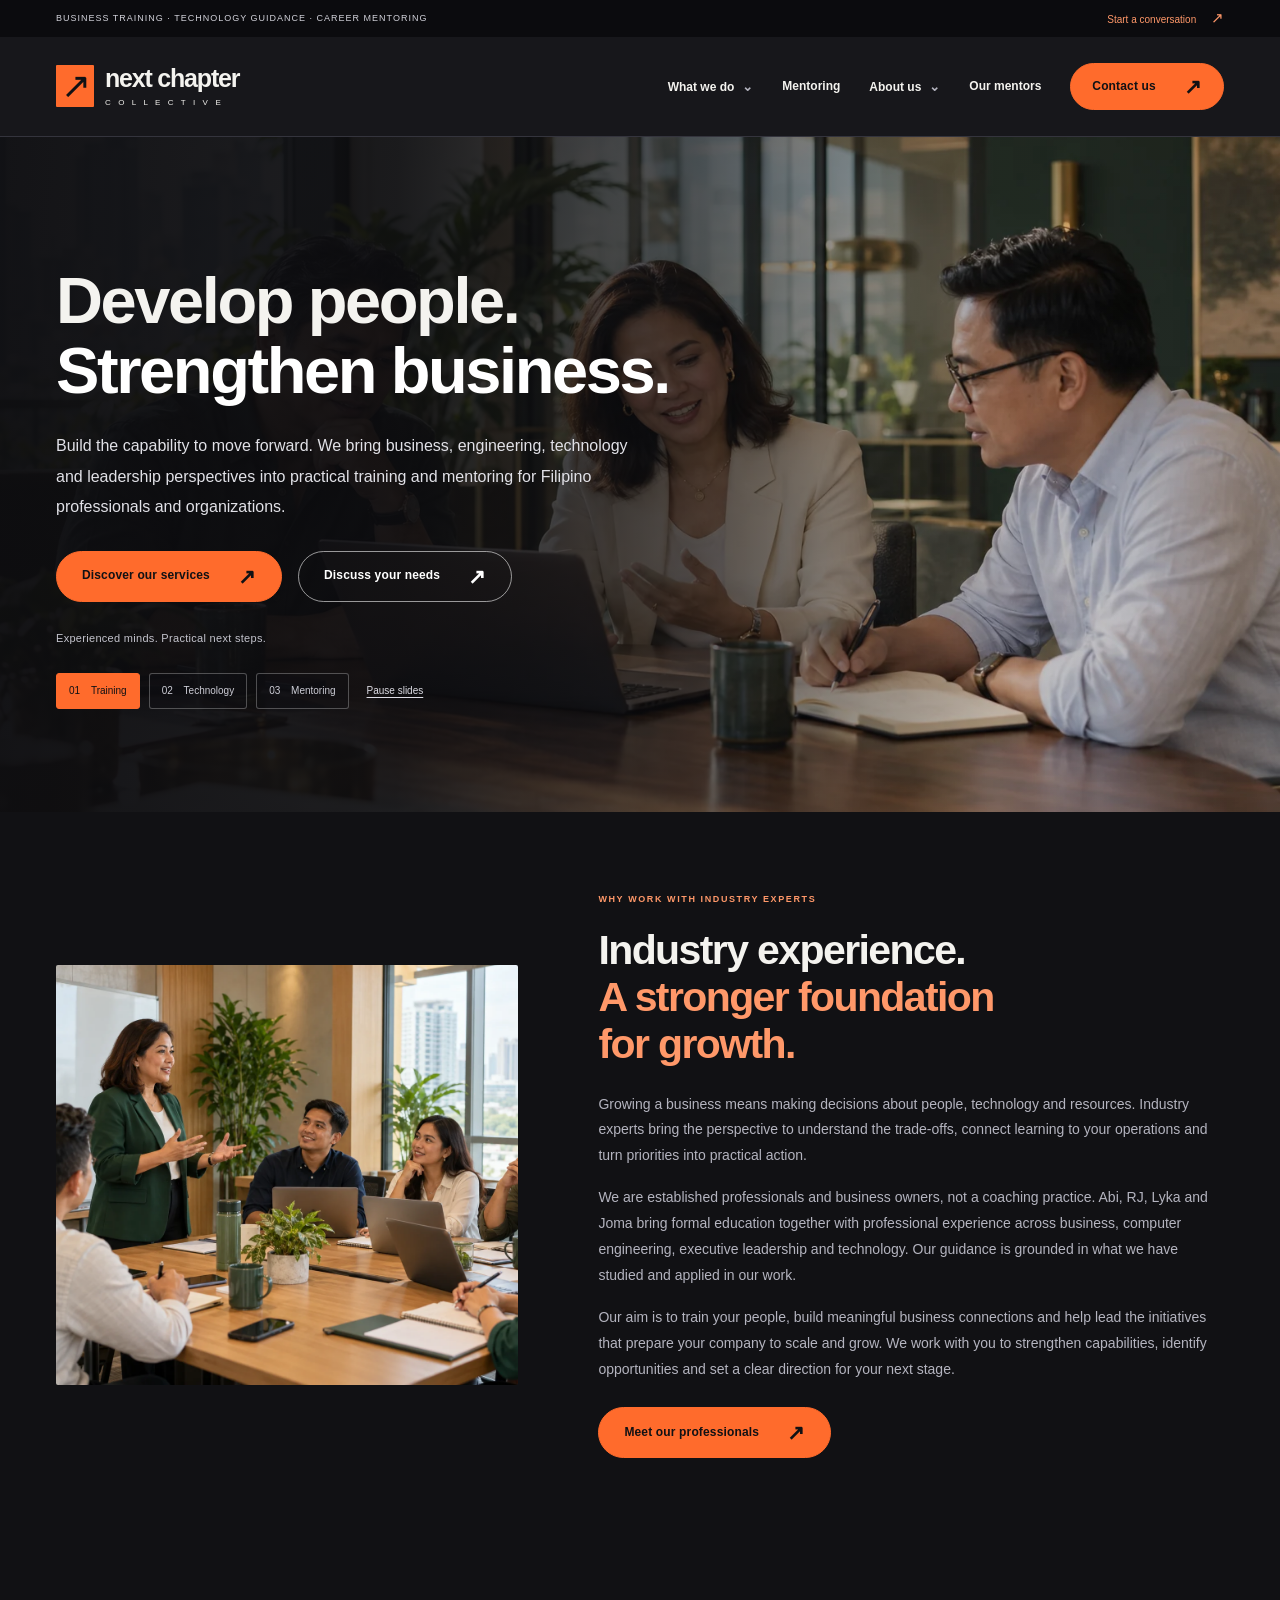
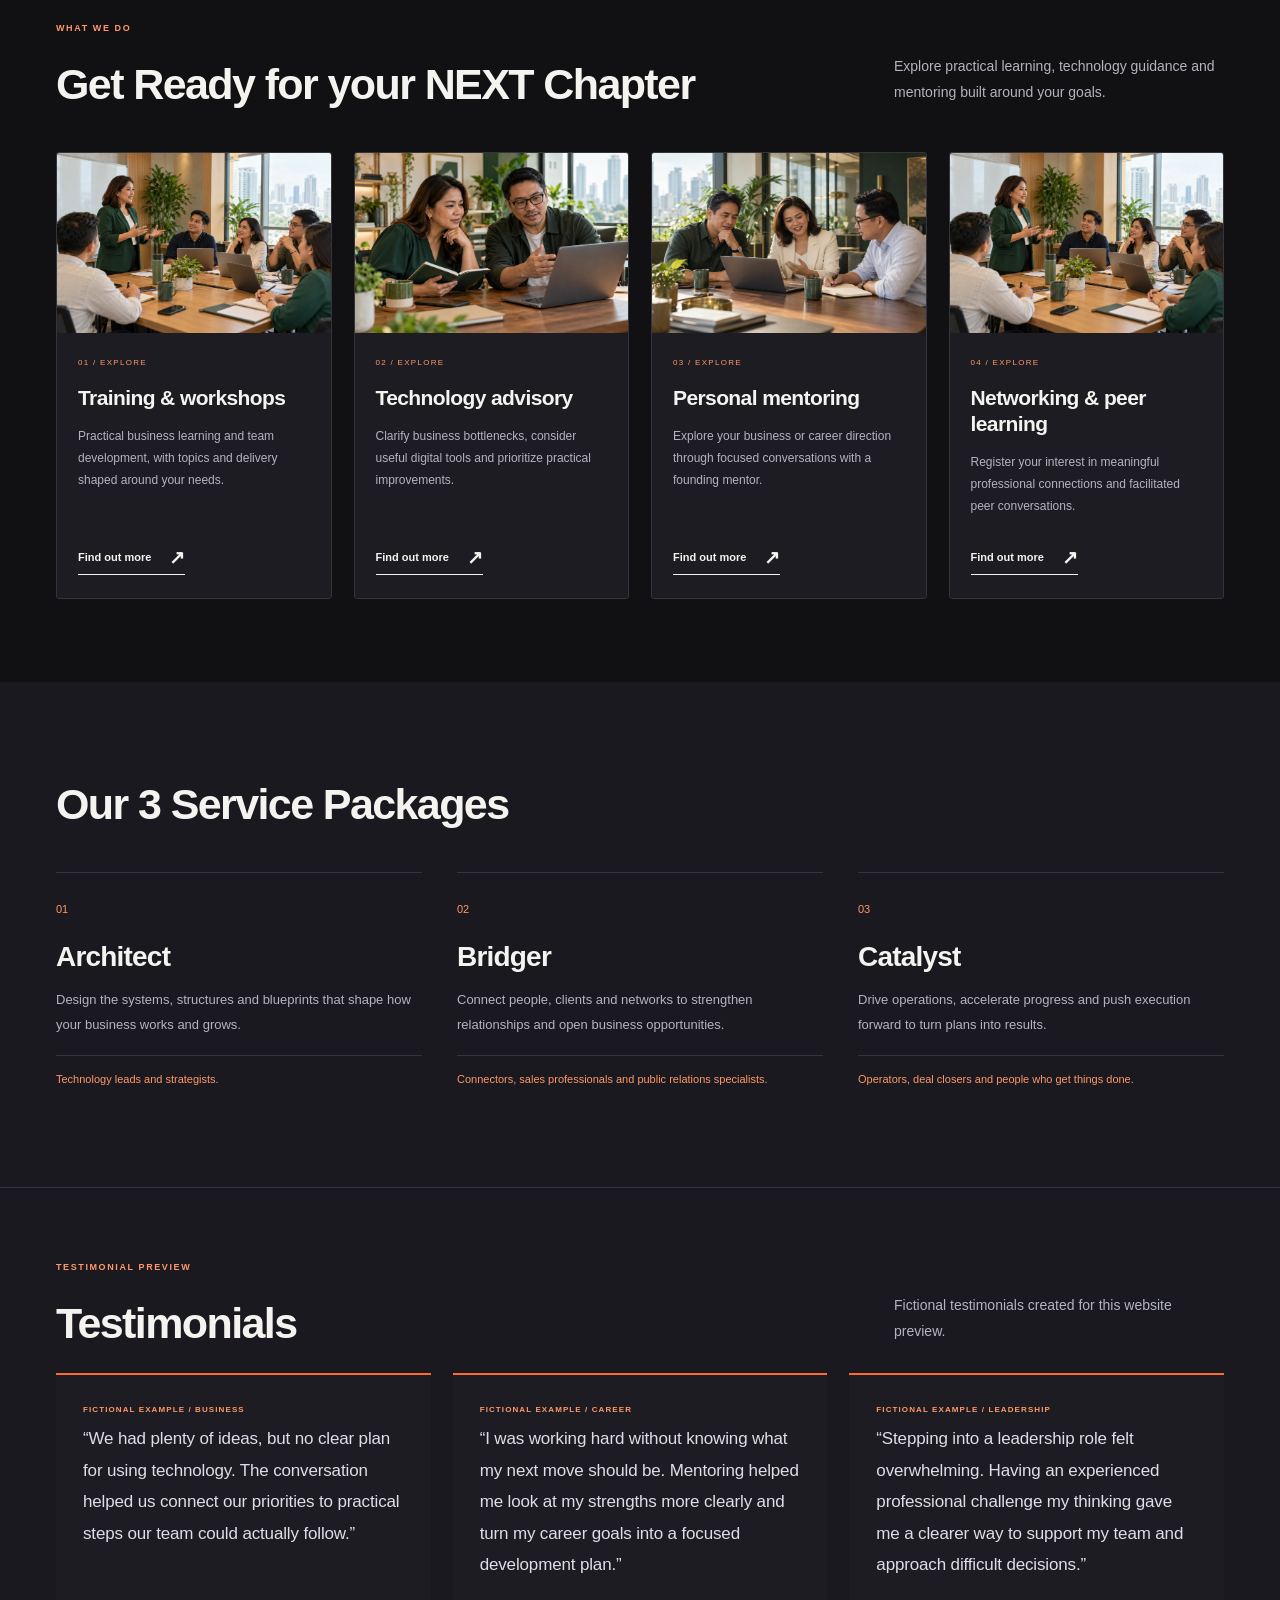
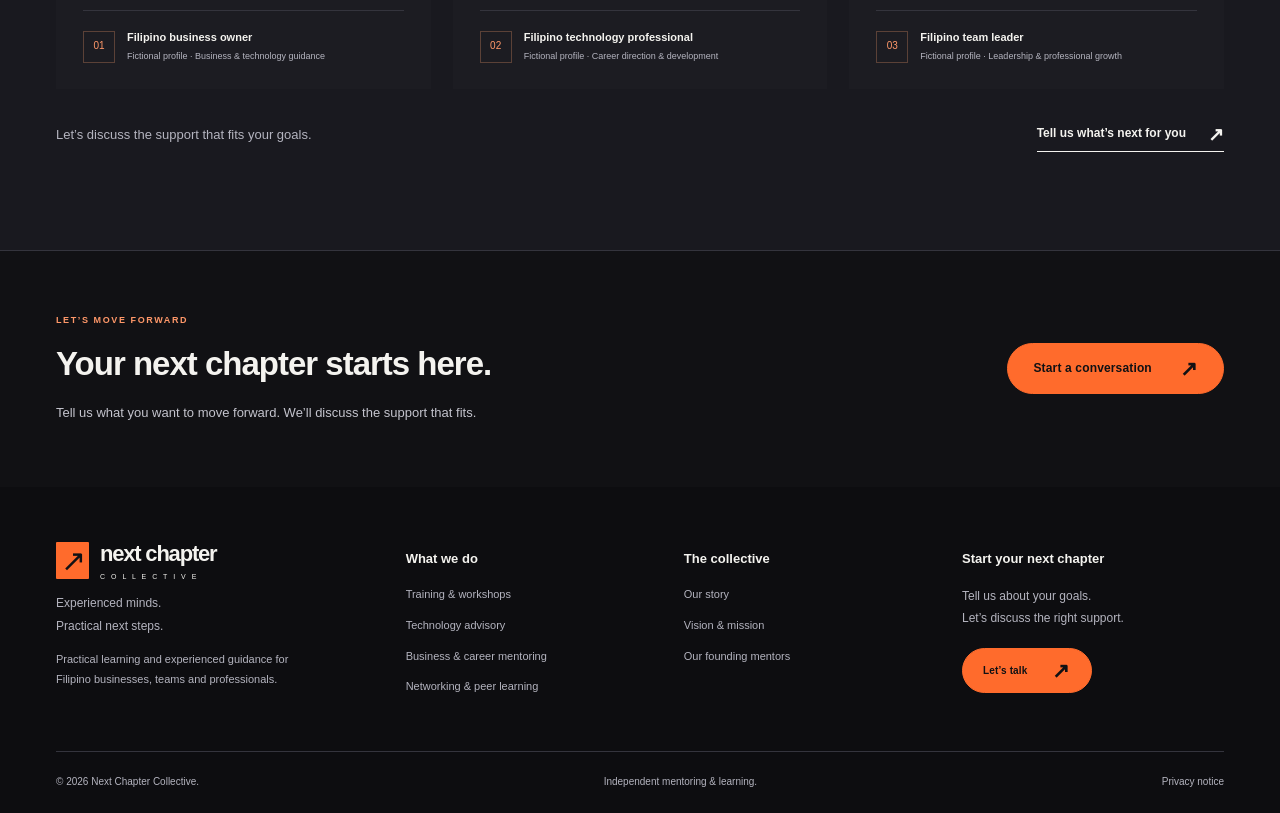
==== commit 4c39b91e: "Add three clearly labeled fictional testimonial examples" ====
--- a/index.html
+++ b/index.html
@@ -1,6 +1,6 @@
 <!DOCTYPE html>
 
-<html lang="en"><head><meta charset="utf-8"/><meta content="width=device-width, initial-scale=1" name="viewport"/><meta content="#111114" name="theme-color"/><title>Training, Technology &amp; Mentoring | Next Chapter Collective</title><meta content="Practical training, business and technology guidance, and career mentoring for Filipino businesses, teams and professionals." name="description"/><meta content="Training, Technology &amp; Mentoring | Next Chapter Collective" property="og:title"/><meta content="Practical training, business and technology guidance, and career mentoring for Filipino businesses, teams and professionals." property="og:description"/><meta content="website" property="og:type"/><link href="assets/favicon.svg" rel="icon" type="image/svg+xml"/><link href="assets/site.css" rel="stylesheet"/><script defer="" src="assets/app.js"></script></head><body><a class="skip-link" href="#main">Skip to content</a><div class="utility-bar"><div class="container utility-inner"><span>BUSINESS TRAINING · TECHNOLOGY GUIDANCE · CAREER MENTORING</span><a href="contact.html">Start a conversation <span aria-hidden="true">↗</span></a></div></div><header class="site-header"><div class="container header-inner"><a aria-label="Next Chapter Collective home" class="brand" href="index.html"><span aria-hidden="true" class="brand-icon">↗</span><span>next chapter<span class="brand-sub">C O L L E C T I V E</span></span></a><button aria-controls="navigation" aria-expanded="false" class="menu-toggle" type="button">Menu <span aria-hidden="true">＋</span></button><nav aria-label="Main navigation" id="navigation"><details class="nav-group"><summary>What we do <span aria-hidden="true">⌄</span></summary><div class="nav-panel"><a href="training.html"><strong>Training &amp; workshops</strong><span>Practical learning for people and teams</span></a><a href="technology-advisory.html"><strong>Business &amp; technology advisory</strong><span>Make informed decisions about your next step</span></a><a href="mentoring.html"><strong>Personal mentoring</strong><span>Support for business and career direction</span></a><a href="training.html#networking"><strong>Networking &amp; peer learning</strong><span>Register your interest in shared learning</span></a></div></details><a href="mentoring.html">Mentoring</a><details class="nav-group"><summary>About us <span aria-hidden="true">⌄</span></summary><div class="nav-panel nav-panel-small"><a href="about.html"><strong>Our story &amp; purpose</strong><span>Our vision and mission</span></a><a href="mentors.html"><strong>Meet the collective</strong><span>Abi, RJ, Lyka and Joma</span></a></div></details><a href="mentors.html">Our mentors</a><a class="button button-dark nav-cta" href="contact.html">Contact us <span aria-hidden="true">↗</span></a></nav></div></header><main id="main"><section class="hero corporate-hero" data-home-hero="">
+<html lang="en"><head><meta charset="utf-8"/><meta content="width=device-width, initial-scale=1" name="viewport"/><meta content="#111114" name="theme-color"/><title>Training, Technology &amp; Mentoring | Next Chapter Collective</title><meta content="Practical training, business and technology guidance, and career mentoring for Filipino businesses, teams and professionals." name="description"/><meta content="Training, Technology &amp; Mentoring | Next Chapter Collective" property="og:title"/><meta content="Practical training, business and technology guidance, and career mentoring for Filipino businesses, teams and professionals." property="og:description"/><meta content="website" property="og:type"/><link href="assets/favicon.svg" rel="icon" type="image/svg+xml"/><link href="assets/site.css" rel="stylesheet"/><script defer="" src="assets/app.js?v=carousel2"></script></head><body><a class="skip-link" href="#main">Skip to content</a><div class="utility-bar"><div class="container utility-inner"><span>BUSINESS TRAINING · TECHNOLOGY GUIDANCE · CAREER MENTORING</span><a href="contact.html">Start a conversation <span aria-hidden="true">↗</span></a></div></div><header class="site-header"><div class="container header-inner"><a aria-label="Next Chapter Collective home" class="brand" href="index.html"><span aria-hidden="true" class="brand-icon">↗</span><span>next chapter<span class="brand-sub">C O L L E C T I V E</span></span></a><button aria-controls="navigation" aria-expanded="false" class="menu-toggle" type="button">Menu <span aria-hidden="true">＋</span></button><nav aria-label="Main navigation" id="navigation"><details class="nav-group"><summary>What we do <span aria-hidden="true">⌄</span></summary><div class="nav-panel"><a href="training.html"><strong>Training &amp; workshops</strong><span>Practical learning for people and teams</span></a><a href="technology-advisory.html"><strong>Business &amp; technology advisory</strong><span>Make informed decisions about your next step</span></a><a href="mentoring.html"><strong>Personal mentoring</strong><span>Support for business and career direction</span></a><a href="training.html#networking"><strong>Networking &amp; peer learning</strong><span>Register your interest in shared learning</span></a></div></details><a href="mentoring.html">Mentoring</a><details class="nav-group"><summary>About us <span aria-hidden="true">⌄</span></summary><div class="nav-panel nav-panel-small"><a href="about.html"><strong>Our story &amp; purpose</strong><span>Our vision and mission</span></a><a href="mentors.html"><strong>Meet the collective</strong><span>Abi, RJ, Lyka and Joma</span></a></div></details><a href="mentors.html">Our mentors</a><a class="button button-dark nav-cta" href="contact.html">Contact us <span aria-hidden="true">↗</span></a></nav></div></header><main id="main"><section class="hero corporate-hero" data-home-hero="">
 <img alt="Illustrative Filipino professionals discussing business priorities together" class="hero-backdrop" fetchpriority="high" height="1024" id="hero-image" src="assets/images/mentoring-session.webp" width="1536"/>
 <div aria-hidden="true" class="hero-scrim"></div>
 <div class="container hero-content"><div class="hero-copy">
@@ -9,4 +9,4 @@
 <div class="hero-actions"><a class="button button-orange" href="training.html" id="hero-primary-link">Discover our services <span aria-hidden="true">↗</span></a><a class="button button-outline" href="contact.html#connect">Discuss your needs <span aria-hidden="true">↗</span></a></div>
 <p class="hero-signoff">Experienced minds. Practical next steps.</p>
 <div aria-label="Featured services" class="hero-tabs" role="group"><button aria-pressed="true" data-hero-slide="0" type="button">01 <span>Training</span></button><button aria-pressed="false" data-hero-slide="1" type="button">02 <span>Technology</span></button><button aria-pressed="false" data-hero-slide="2" type="button">03 <span>Mentoring</span></button><button aria-label="Pause automatic slides" class="hero-playback" type="button">Pause slides</button></div></div></div>
-<div data-hero-library="" hidden=""><article data-feature=""><h2>Develop people.<br/><em>Strengthen business.</em></h2><p>Build the capability to move forward. We bring business, engineering, technology and leadership perspectives into practical training and mentoring for Filipino professionals and organizations.</p><a href="training.html">Discover our services</a><img alt="Illustrative Filipino professionals discussing business priorities together" src="assets/images/mentoring-session.webp"/></article><article data-feature=""><h2>Make technology<br/><em>work for your business.</em></h2><p>Start with the business challenge. Explore digital workflows, useful tools and practical priorities with a fresh perspective on your next move.</p><a href="technology-advisory.html">Explore technology advisory</a><img alt="Illustrative business owner and technology professional discussing a laptop" src="assets/images/technology-guidance.webp"/></article><article data-feature=""><h2>Your ambition.<br/><em>A clearer direction.</em></h2><p>Navigate a business decision, a career transition or greater leadership responsibility through focused mentoring with a founding member of the collective.</p><a href="mentoring.html">Explore mentoring</a><img alt="Illustrative Filipino professionals sharing perspectives in a workshop" src="assets/images/corporate-workshop.webp"/></article></div></section><section class="corporate-intro section container" id="industry-expertise"><div class="intro-photo"><img alt="Illustrative interactive learning session with Filipino professionals" height="1024" loading="lazy" src="assets/images/corporate-workshop.webp" width="1536"/></div><div class="intro-copy"><p class="eyebrow">WHY WORK WITH INDUSTRY EXPERTS</p><h2>Industry experience.<br/><em>A stronger foundation<br/>for growth.</em></h2><p>Growing a business means making decisions about people, technology and resources. Industry experts bring the perspective to understand the trade-offs, connect learning to your operations and turn priorities into practical action.</p><p>We are established professionals and business owners, not a coaching practice. Abi, RJ, Lyka and Joma bring formal education together with professional experience across business, computer engineering, executive leadership and technology. Our guidance is grounded in what we have studied and applied in our work.</p><p>Our aim is to train your people, build meaningful business connections and help lead the initiatives that prepare your company to scale and grow. We work with you to strengthen capabilities, identify opportunities and set a clear direction for your next stage.</p><a class="button button-orange" href="mentors.html">Meet our professionals <span aria-hidden="true">↗</span></a></div></section><section class="section container home-services" id="services"><div class="section-heading"><div><p class="eyebrow">WHAT WE DO</p><h2>Get Ready for your NEXT Chapter</h2></div><p>Explore practical learning, technology guidance and mentoring built around your goals.</p></div><div class="overview-grid"><article class="overview-card"><a aria-label="Explore Training &amp; workshops" class="overview-image-link" href="training.html"><img alt="Illustrative professional learning scene" height="1024" loading="lazy" src="assets/images/corporate-workshop.webp" width="1536"/></a><div><span class="service-number">01 / EXPLORE</span><h3><a href="training.html">Training &amp; workshops</a></h3><p>Practical business learning and team development, with topics and delivery shaped around your needs.</p><a class="text-link" href="training.html">Find out more <span aria-hidden="true">↗</span></a></div></article><article class="overview-card"><a aria-label="Explore Technology advisory" class="overview-image-link" href="technology-advisory.html"><img alt="Illustrative professional learning scene" height="1024" loading="lazy" src="assets/images/technology-guidance.webp" width="1536"/></a><div><span class="service-number">02 / EXPLORE</span><h3><a href="technology-advisory.html">Technology advisory</a></h3><p>Clarify business bottlenecks, consider useful digital tools and prioritize practical improvements.</p><a class="text-link" href="technology-advisory.html">Find out more <span aria-hidden="true">↗</span></a></div></article><article class="overview-card"><a aria-label="Explore Personal mentoring" class="overview-image-link" href="mentoring.html"><img alt="Illustrative professional learning scene" height="1024" loading="lazy" src="assets/images/mentoring-session.webp" width="1536"/></a><div><span class="service-number">03 / EXPLORE</span><h3><a href="mentoring.html">Personal mentoring</a></h3><p>Explore your business or career direction through focused conversations with a founding mentor.</p><a class="text-link" href="mentoring.html">Find out more <span aria-hidden="true">↗</span></a></div></article><article class="overview-card"><a aria-label="Explore Networking &amp; peer learning" class="overview-image-link" href="training.html#networking"><img alt="Illustrative professional learning scene" height="1024" loading="lazy" src="assets/images/corporate-workshop.webp" width="1536"/></a><div><span class="service-number">04 / EXPLORE</span><h3><a href="training.html#networking">Networking &amp; peer learning</a></h3><p>Register your interest in meaningful professional connections and facilitated peer conversations.</p><a class="text-link" href="training.html#networking">Find out more <span aria-hidden="true">↗</span></a></div></article></div></section><section class="why-section section" id="products"><div class="container"><div class="section-heading"><div><h2>Our 3 Service Packages</h2></div></div><div class="why-grid"><article><span>01</span><h3>Architect</h3><p>Design the systems, structures and blueprints that shape how your business works and grows.</p><p class="product-roles">Technology leads and strategists.</p></article><article><span>02</span><h3>Bridger</h3><p>Connect people, clients and networks to strengthen relationships and open business opportunities.</p><p class="product-roles">Connectors, sales professionals and public relations specialists.</p></article><article><span>03</span><h3>Catalyst</h3><p>Drive operations, accelerate progress and push execution forward to turn plans into results.</p><p class="product-roles">Operators, deal closers and people who get things done.</p></article></div></div></section><section class="testimonial-section section" id="testimonials"><div class="container"><div class="section-heading"><div><p class="eyebrow">PERSPECTIVES FOR GROWTH</p><h2>How the right perspective<br/>can help you move forward.</h2></div><p>Illustrative scenarios for business owners and professionals exploring their next step.</p></div><div class="testimonial-grid"><figure class="testimonial"><span class="sample-label">ILLUSTRATIVE SCENARIO / BUSINESS</span><p class="scenario-description">An owner may think the next step is new software. Reviewing the workflow can reveal where the process breaks down and which issue to address first.</p><figcaption><span aria-hidden="true" class="testimonial-monogram">01</span><span><strong>Business owner perspective</strong><small>Illustrative scenario · technology decisions</small></span></figcaption></figure><figure class="testimonial"><span class="sample-label">ILLUSTRATIVE SCENARIO / CAREER</span><p class="scenario-description">For a professional working hard without a clear next step, a structured conversation can help connect strengths and ambitions to practical development priorities.</p><figcaption><span aria-hidden="true" class="testimonial-monogram">02</span><span><strong>Professional growth perspective</strong><small>Illustrative scenario · career direction</small></span></figcaption></figure><figure class="testimonial"><span class="sample-label">ILLUSTRATIVE SCENARIO / LEADERSHIP</span><p class="scenario-description">Moving from individual contributor to team leader brings new responsibilities. Practical guidance can help a new manager prepare conversations, set priorities and decide where to start.</p><figcaption><span aria-hidden="true" class="testimonial-monogram">03</span><span><strong>Leadership perspective</strong><small>Illustrative scenario · leading a team</small></span></figcaption></figure></div><div class="testimonial-bottom"><p>Let’s discuss the support that fits your goals.</p><a class="text-link" href="contact.html#connect">Tell us what’s next for you <span aria-hidden="true">↗</span></a></div></div></section><section class="page-cta"><div class="container"><div><p class="eyebrow">LET’S MOVE FORWARD</p><h2>Your next chapter starts here.</h2><p>Tell us what you want to move forward. We’ll discuss the support that fits.</p></div><a class="button button-orange" href="contact.html">Start a conversation <span aria-hidden="true">↗</span></a></div></section></main><footer class="site-footer multipage-footer"><div class="container footer-columns"><div><a aria-label="Next Chapter Collective home" class="brand" href="index.html"><span aria-hidden="true" class="brand-icon">↗</span><span>next chapter<span class="brand-sub">C O L L E C T I V E</span></span></a><p>Experienced minds.<br/>Practical next steps.</p><p class="footer-description">Practical learning and experienced guidance for Filipino businesses, teams and professionals.</p></div><div><h2>What we do</h2><a href="training.html">Training &amp; workshops</a><a href="technology-advisory.html">Technology advisory</a><a href="mentoring.html">Business &amp; career mentoring</a><a href="training.html#networking">Networking &amp; peer learning</a></div><div><h2>The collective</h2><a href="about.html">Our story</a><a href="about.html#purpose">Vision &amp; mission</a><a href="mentors.html">Our founding mentors</a></div><div><h2>Start your next chapter</h2><p>Tell us about your goals.<br/>Let’s discuss the right support.</p><a class="button button-orange" href="contact.html">Let’s talk <span aria-hidden="true">↗</span></a></div></div><div class="container footer-bottom"><span>© <span id="year">2026</span> Next Chapter Collective.</span><span>Independent mentoring &amp; learning.</span><a href="privacy.html">Privacy notice</a></div></footer></body></html>
+<div data-hero-library="" hidden=""><article data-feature=""><h2>Develop people.<br/><em>Strengthen business.</em></h2><p>Build the capability to move forward. We bring business, engineering, technology and leadership perspectives into practical training and mentoring for Filipino professionals and organizations.</p><a href="training.html">Discover our services</a><img alt="Illustrative Filipino professionals discussing business priorities together" src="assets/images/mentoring-session.webp"/></article><article data-feature=""><h2>Make technology<br/><em>work for your business.</em></h2><p>Start with the business challenge. Explore digital workflows, useful tools and practical priorities with a fresh perspective on your next move.</p><a href="technology-advisory.html">Explore technology advisory</a><img alt="Illustrative business owner and technology professional discussing a laptop" src="assets/images/technology-guidance.webp"/></article><article data-feature=""><h2>Your ambition.<br/><em>A clearer direction.</em></h2><p>Navigate a business decision, a career transition or greater leadership responsibility through focused mentoring with a founding member of the collective.</p><a href="mentoring.html">Explore mentoring</a><img alt="Illustrative Filipino professionals sharing perspectives in a workshop" src="assets/images/corporate-workshop.webp"/></article></div></section><section class="corporate-intro section container" id="industry-expertise"><div class="intro-photo"><img alt="Illustrative interactive learning session with Filipino professionals" height="1024" loading="lazy" src="assets/images/corporate-workshop.webp" width="1536"/></div><div class="intro-copy"><p class="eyebrow">WHY WORK WITH INDUSTRY EXPERTS</p><h2>Industry experience.<br/><em>A stronger foundation<br/>for growth.</em></h2><p>Growing a business means making decisions about people, technology and resources. Industry experts bring the perspective to understand the trade-offs, connect learning to your operations and turn priorities into practical action.</p><p>We are established professionals and business owners, not a coaching practice. Abi, RJ, Lyka and Joma bring formal education together with professional experience across business, computer engineering, executive leadership and technology. Our guidance is grounded in what we have studied and applied in our work.</p><p>Our aim is to train your people, build meaningful business connections and help lead the initiatives that prepare your company to scale and grow. We work with you to strengthen capabilities, identify opportunities and set a clear direction for your next stage.</p><a class="button button-orange" href="mentors.html">Meet our professionals <span aria-hidden="true">↗</span></a></div></section><section class="section container home-services" id="services"><div class="section-heading"><div><p class="eyebrow">WHAT WE DO</p><h2>Get Ready for your NEXT Chapter</h2></div><p>Explore practical learning, technology guidance and mentoring built around your goals.</p></div><div class="overview-grid"><article class="overview-card"><a aria-label="Explore Training &amp; workshops" class="overview-image-link" href="training.html"><img alt="Illustrative professional learning scene" height="1024" loading="lazy" src="assets/images/corporate-workshop.webp" width="1536"/></a><div><span class="service-number">01 / EXPLORE</span><h3><a href="training.html">Training &amp; workshops</a></h3><p>Practical business learning and team development, with topics and delivery shaped around your needs.</p><a class="text-link" href="training.html">Find out more <span aria-hidden="true">↗</span></a></div></article><article class="overview-card"><a aria-label="Explore Technology advisory" class="overview-image-link" href="technology-advisory.html"><img alt="Illustrative professional learning scene" height="1024" loading="lazy" src="assets/images/technology-guidance.webp" width="1536"/></a><div><span class="service-number">02 / EXPLORE</span><h3><a href="technology-advisory.html">Technology advisory</a></h3><p>Clarify business bottlenecks, consider useful digital tools and prioritize practical improvements.</p><a class="text-link" href="technology-advisory.html">Find out more <span aria-hidden="true">↗</span></a></div></article><article class="overview-card"><a aria-label="Explore Personal mentoring" class="overview-image-link" href="mentoring.html"><img alt="Illustrative professional learning scene" height="1024" loading="lazy" src="assets/images/mentoring-session.webp" width="1536"/></a><div><span class="service-number">03 / EXPLORE</span><h3><a href="mentoring.html">Personal mentoring</a></h3><p>Explore your business or career direction through focused conversations with a founding mentor.</p><a class="text-link" href="mentoring.html">Find out more <span aria-hidden="true">↗</span></a></div></article><article class="overview-card"><a aria-label="Explore Networking &amp; peer learning" class="overview-image-link" href="training.html#networking"><img alt="Illustrative professional learning scene" height="1024" loading="lazy" src="assets/images/corporate-workshop.webp" width="1536"/></a><div><span class="service-number">04 / EXPLORE</span><h3><a href="training.html#networking">Networking &amp; peer learning</a></h3><p>Register your interest in meaningful professional connections and facilitated peer conversations.</p><a class="text-link" href="training.html#networking">Find out more <span aria-hidden="true">↗</span></a></div></article></div></section><section class="why-section section" id="products"><div class="container"><div class="section-heading"><div><h2>Our 3 Service Packages</h2></div></div><div class="why-grid"><article><span>01</span><h3>Architect</h3><p>Design the systems, structures and blueprints that shape how your business works and grows.</p><p class="product-roles">Technology leads and strategists.</p></article><article><span>02</span><h3>Bridger</h3><p>Connect people, clients and networks to strengthen relationships and open business opportunities.</p><p class="product-roles">Connectors, sales professionals and public relations specialists.</p></article><article><span>03</span><h3>Catalyst</h3><p>Drive operations, accelerate progress and push execution forward to turn plans into results.</p><p class="product-roles">Operators, deal closers and people who get things done.</p></article></div></div></section><section class="testimonial-section section" id="testimonials"><div class="container"><div class="section-heading"><div><p class="eyebrow">TESTIMONIAL PREVIEW</p><h2>Testimonials</h2></div><p>Fictional testimonials created for this website preview.</p></div><div class="testimonial-grid"><figure class="testimonial"><span class="sample-label">FICTIONAL EXAMPLE / BUSINESS</span><blockquote>“We had plenty of ideas, but no clear plan for using technology. The conversation helped us connect our priorities to practical steps our team could actually follow.”</blockquote><figcaption><span aria-hidden="true" class="testimonial-monogram">01</span><span><strong>Filipino business owner</strong><small>Fictional profile · Business &amp; technology guidance</small></span></figcaption></figure><figure class="testimonial"><span class="sample-label">FICTIONAL EXAMPLE / CAREER</span><blockquote>“I was working hard without knowing what my next move should be. Mentoring helped me look at my strengths more clearly and turn my career goals into a focused development plan.”</blockquote><figcaption><span aria-hidden="true" class="testimonial-monogram">02</span><span><strong>Filipino technology professional</strong><small>Fictional profile · Career direction &amp; development</small></span></figcaption></figure><figure class="testimonial"><span class="sample-label">FICTIONAL EXAMPLE / LEADERSHIP</span><blockquote>“Stepping into a leadership role felt overwhelming. Having an experienced professional challenge my thinking gave me a clearer way to support my team and approach difficult decisions.”</blockquote><figcaption><span aria-hidden="true" class="testimonial-monogram">03</span><span><strong>Filipino team leader</strong><small>Fictional profile · Leadership &amp; professional growth</small></span></figcaption></figure></div><div class="testimonial-bottom"><p>Let’s discuss the support that fits your goals.</p><a class="text-link" href="contact.html#connect">Tell us what’s next for you <span aria-hidden="true">↗</span></a></div></div></section><section class="page-cta"><div class="container"><div><p class="eyebrow">LET’S MOVE FORWARD</p><h2>Your next chapter starts here.</h2><p>Tell us what you want to move forward. We’ll discuss the support that fits.</p></div><a class="button button-orange" href="contact.html">Start a conversation <span aria-hidden="true">↗</span></a></div></section></main><footer class="site-footer multipage-footer"><div class="container footer-columns"><div><a aria-label="Next Chapter Collective home" class="brand" href="index.html"><span aria-hidden="true" class="brand-icon">↗</span><span>next chapter<span class="brand-sub">C O L L E C T I V E</span></span></a><p>Experienced minds.<br/>Practical next steps.</p><p class="footer-description">Practical learning and experienced guidance for Filipino businesses, teams and professionals.</p></div><div><h2>What we do</h2><a href="training.html">Training &amp; workshops</a><a href="technology-advisory.html">Technology advisory</a><a href="mentoring.html">Business &amp; career mentoring</a><a href="training.html#networking">Networking &amp; peer learning</a></div><div><h2>The collective</h2><a href="about.html">Our story</a><a href="about.html#purpose">Vision &amp; mission</a><a href="mentors.html">Our founding mentors</a></div><div><h2>Start your next chapter</h2><p>Tell us about your goals.<br/>Let’s discuss the right support.</p><a class="button button-orange" href="contact.html">Let’s talk <span aria-hidden="true">↗</span></a></div></div><div class="container footer-bottom"><span>© <span id="year">2026</span> Next Chapter Collective.</span><span>Independent mentoring &amp; learning.</span><a href="privacy.html">Privacy notice</a></div></footer></body></html>
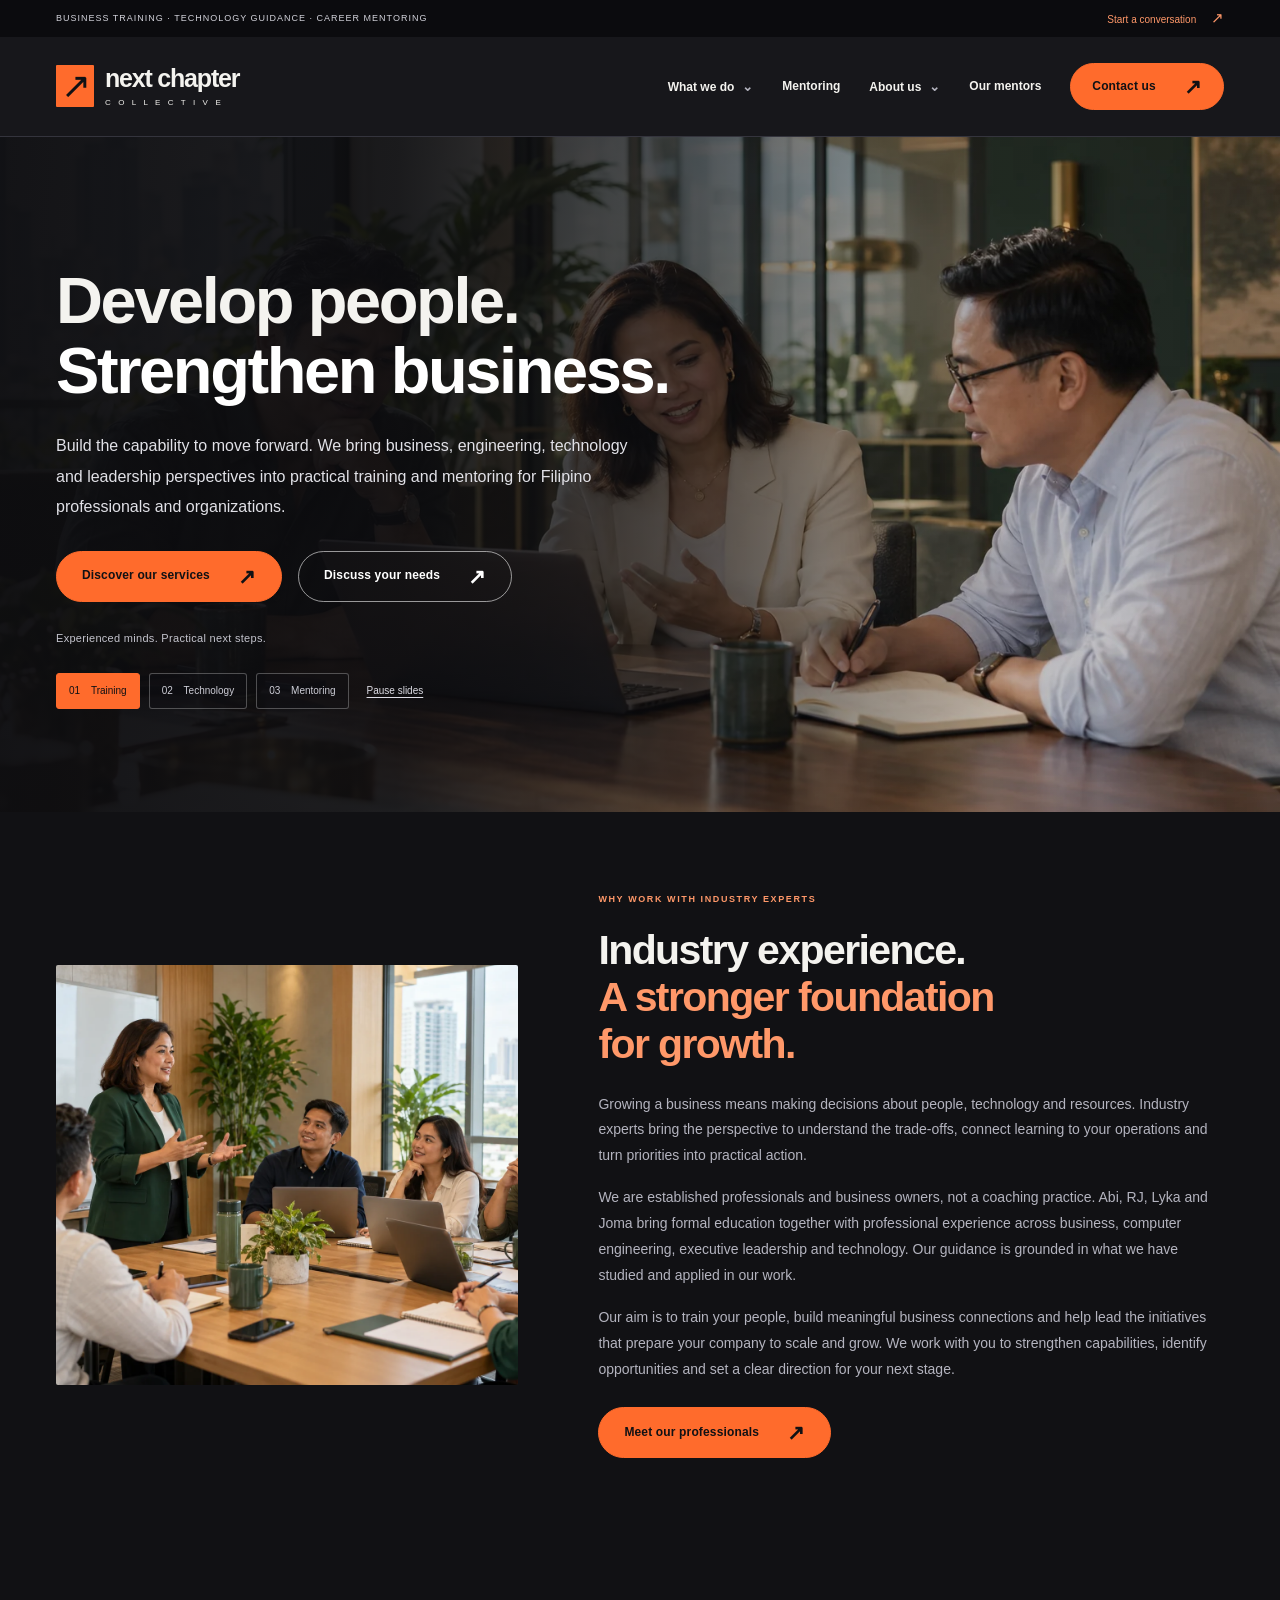
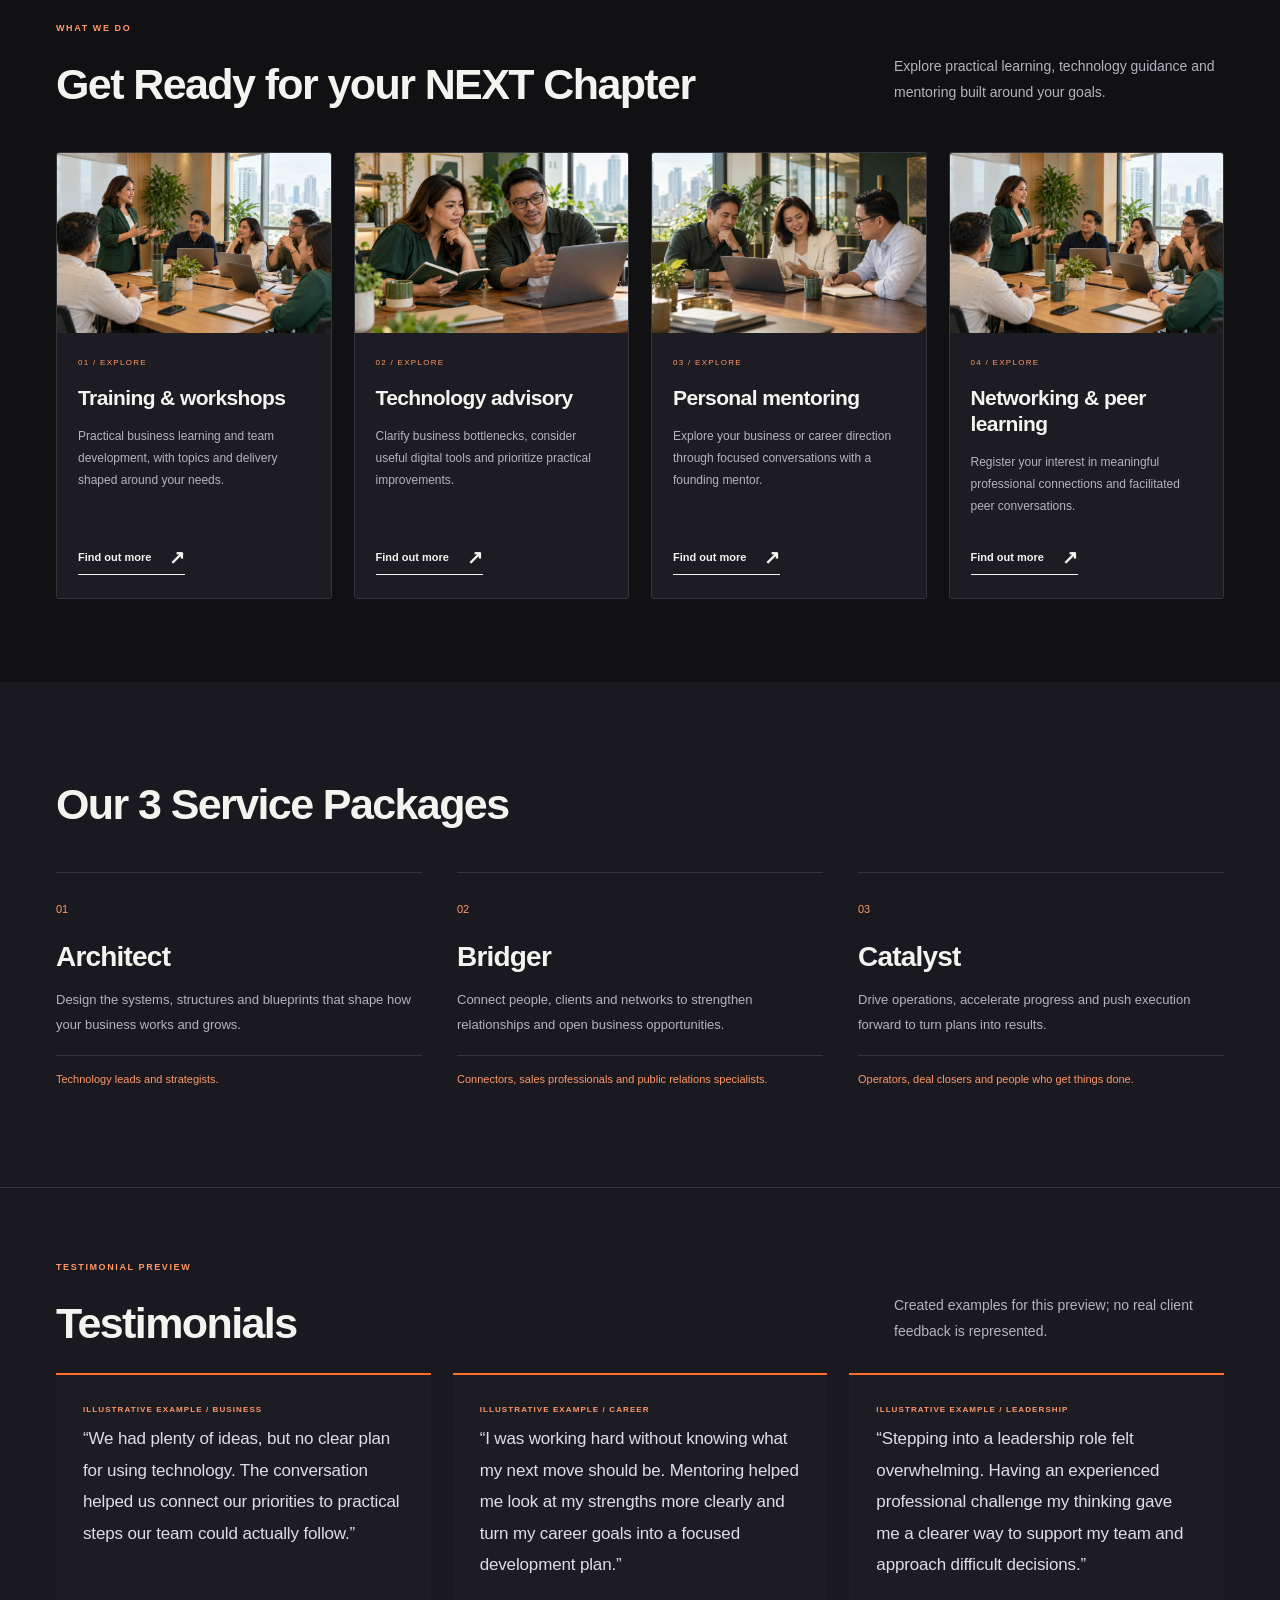
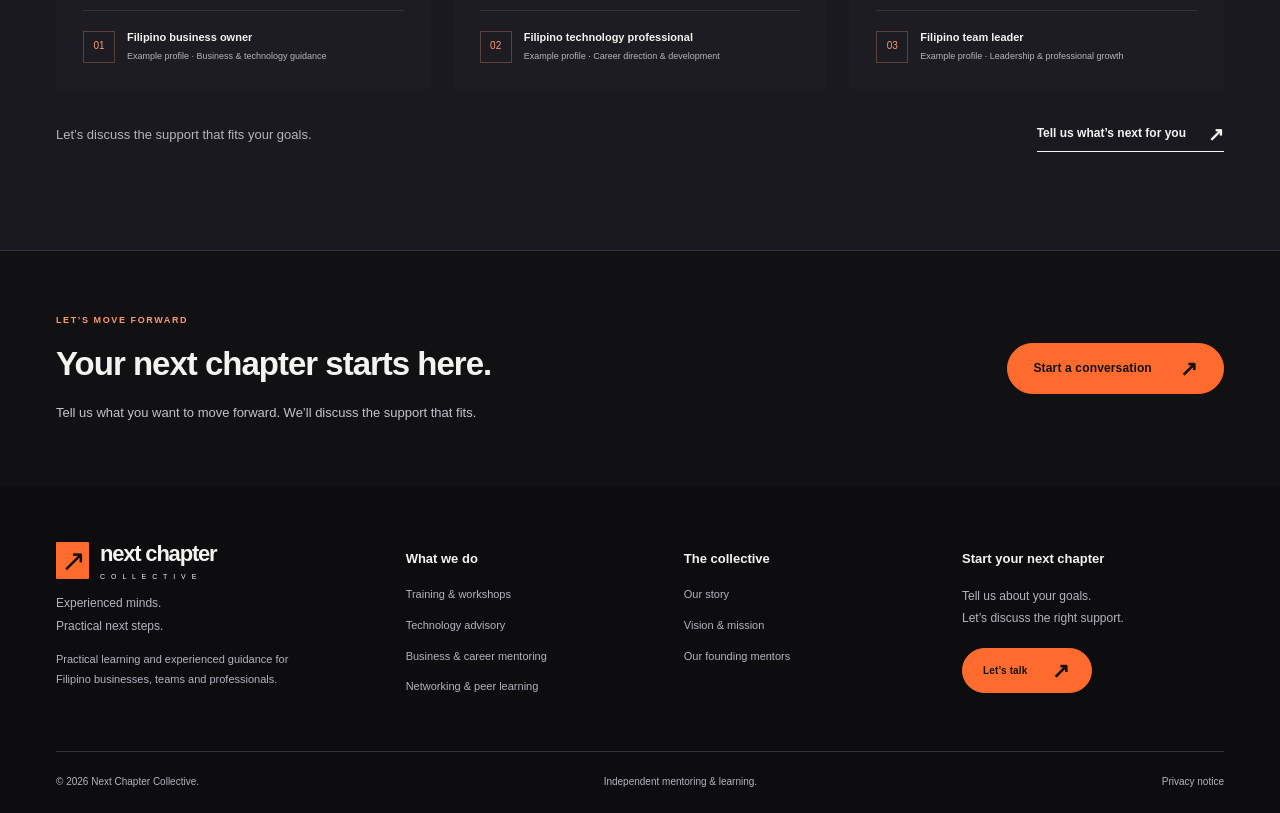
==== commit e53e3ab4: "Use illustrative example labels for testimonial previews" ====
--- a/index.html
+++ b/index.html
@@ -9,4 +9,4 @@
 <div class="hero-actions"><a class="button button-orange" href="training.html" id="hero-primary-link">Discover our services <span aria-hidden="true">↗</span></a><a class="button button-outline" href="contact.html#connect">Discuss your needs <span aria-hidden="true">↗</span></a></div>
 <p class="hero-signoff">Experienced minds. Practical next steps.</p>
 <div aria-label="Featured services" class="hero-tabs" role="group"><button aria-pressed="true" data-hero-slide="0" type="button">01 <span>Training</span></button><button aria-pressed="false" data-hero-slide="1" type="button">02 <span>Technology</span></button><button aria-pressed="false" data-hero-slide="2" type="button">03 <span>Mentoring</span></button><button aria-label="Pause automatic slides" class="hero-playback" type="button">Pause slides</button></div></div></div>
-<div data-hero-library="" hidden=""><article data-feature=""><h2>Develop people.<br/><em>Strengthen business.</em></h2><p>Build the capability to move forward. We bring business, engineering, technology and leadership perspectives into practical training and mentoring for Filipino professionals and organizations.</p><a href="training.html">Discover our services</a><img alt="Illustrative Filipino professionals discussing business priorities together" src="assets/images/mentoring-session.webp"/></article><article data-feature=""><h2>Make technology<br/><em>work for your business.</em></h2><p>Start with the business challenge. Explore digital workflows, useful tools and practical priorities with a fresh perspective on your next move.</p><a href="technology-advisory.html">Explore technology advisory</a><img alt="Illustrative business owner and technology professional discussing a laptop" src="assets/images/technology-guidance.webp"/></article><article data-feature=""><h2>Your ambition.<br/><em>A clearer direction.</em></h2><p>Navigate a business decision, a career transition or greater leadership responsibility through focused mentoring with a founding member of the collective.</p><a href="mentoring.html">Explore mentoring</a><img alt="Illustrative Filipino professionals sharing perspectives in a workshop" src="assets/images/corporate-workshop.webp"/></article></div></section><section class="corporate-intro section container" id="industry-expertise"><div class="intro-photo"><img alt="Illustrative interactive learning session with Filipino professionals" height="1024" loading="lazy" src="assets/images/corporate-workshop.webp" width="1536"/></div><div class="intro-copy"><p class="eyebrow">WHY WORK WITH INDUSTRY EXPERTS</p><h2>Industry experience.<br/><em>A stronger foundation<br/>for growth.</em></h2><p>Growing a business means making decisions about people, technology and resources. Industry experts bring the perspective to understand the trade-offs, connect learning to your operations and turn priorities into practical action.</p><p>We are established professionals and business owners, not a coaching practice. Abi, RJ, Lyka and Joma bring formal education together with professional experience across business, computer engineering, executive leadership and technology. Our guidance is grounded in what we have studied and applied in our work.</p><p>Our aim is to train your people, build meaningful business connections and help lead the initiatives that prepare your company to scale and grow. We work with you to strengthen capabilities, identify opportunities and set a clear direction for your next stage.</p><a class="button button-orange" href="mentors.html">Meet our professionals <span aria-hidden="true">↗</span></a></div></section><section class="section container home-services" id="services"><div class="section-heading"><div><p class="eyebrow">WHAT WE DO</p><h2>Get Ready for your NEXT Chapter</h2></div><p>Explore practical learning, technology guidance and mentoring built around your goals.</p></div><div class="overview-grid"><article class="overview-card"><a aria-label="Explore Training &amp; workshops" class="overview-image-link" href="training.html"><img alt="Illustrative professional learning scene" height="1024" loading="lazy" src="assets/images/corporate-workshop.webp" width="1536"/></a><div><span class="service-number">01 / EXPLORE</span><h3><a href="training.html">Training &amp; workshops</a></h3><p>Practical business learning and team development, with topics and delivery shaped around your needs.</p><a class="text-link" href="training.html">Find out more <span aria-hidden="true">↗</span></a></div></article><article class="overview-card"><a aria-label="Explore Technology advisory" class="overview-image-link" href="technology-advisory.html"><img alt="Illustrative professional learning scene" height="1024" loading="lazy" src="assets/images/technology-guidance.webp" width="1536"/></a><div><span class="service-number">02 / EXPLORE</span><h3><a href="technology-advisory.html">Technology advisory</a></h3><p>Clarify business bottlenecks, consider useful digital tools and prioritize practical improvements.</p><a class="text-link" href="technology-advisory.html">Find out more <span aria-hidden="true">↗</span></a></div></article><article class="overview-card"><a aria-label="Explore Personal mentoring" class="overview-image-link" href="mentoring.html"><img alt="Illustrative professional learning scene" height="1024" loading="lazy" src="assets/images/mentoring-session.webp" width="1536"/></a><div><span class="service-number">03 / EXPLORE</span><h3><a href="mentoring.html">Personal mentoring</a></h3><p>Explore your business or career direction through focused conversations with a founding mentor.</p><a class="text-link" href="mentoring.html">Find out more <span aria-hidden="true">↗</span></a></div></article><article class="overview-card"><a aria-label="Explore Networking &amp; peer learning" class="overview-image-link" href="training.html#networking"><img alt="Illustrative professional learning scene" height="1024" loading="lazy" src="assets/images/corporate-workshop.webp" width="1536"/></a><div><span class="service-number">04 / EXPLORE</span><h3><a href="training.html#networking">Networking &amp; peer learning</a></h3><p>Register your interest in meaningful professional connections and facilitated peer conversations.</p><a class="text-link" href="training.html#networking">Find out more <span aria-hidden="true">↗</span></a></div></article></div></section><section class="why-section section" id="products"><div class="container"><div class="section-heading"><div><h2>Our 3 Service Packages</h2></div></div><div class="why-grid"><article><span>01</span><h3>Architect</h3><p>Design the systems, structures and blueprints that shape how your business works and grows.</p><p class="product-roles">Technology leads and strategists.</p></article><article><span>02</span><h3>Bridger</h3><p>Connect people, clients and networks to strengthen relationships and open business opportunities.</p><p class="product-roles">Connectors, sales professionals and public relations specialists.</p></article><article><span>03</span><h3>Catalyst</h3><p>Drive operations, accelerate progress and push execution forward to turn plans into results.</p><p class="product-roles">Operators, deal closers and people who get things done.</p></article></div></div></section><section class="testimonial-section section" id="testimonials"><div class="container"><div class="section-heading"><div><p class="eyebrow">TESTIMONIAL PREVIEW</p><h2>Testimonials</h2></div><p>Fictional testimonials created for this website preview.</p></div><div class="testimonial-grid"><figure class="testimonial"><span class="sample-label">FICTIONAL EXAMPLE / BUSINESS</span><blockquote>“We had plenty of ideas, but no clear plan for using technology. The conversation helped us connect our priorities to practical steps our team could actually follow.”</blockquote><figcaption><span aria-hidden="true" class="testimonial-monogram">01</span><span><strong>Filipino business owner</strong><small>Fictional profile · Business &amp; technology guidance</small></span></figcaption></figure><figure class="testimonial"><span class="sample-label">FICTIONAL EXAMPLE / CAREER</span><blockquote>“I was working hard without knowing what my next move should be. Mentoring helped me look at my strengths more clearly and turn my career goals into a focused development plan.”</blockquote><figcaption><span aria-hidden="true" class="testimonial-monogram">02</span><span><strong>Filipino technology professional</strong><small>Fictional profile · Career direction &amp; development</small></span></figcaption></figure><figure class="testimonial"><span class="sample-label">FICTIONAL EXAMPLE / LEADERSHIP</span><blockquote>“Stepping into a leadership role felt overwhelming. Having an experienced professional challenge my thinking gave me a clearer way to support my team and approach difficult decisions.”</blockquote><figcaption><span aria-hidden="true" class="testimonial-monogram">03</span><span><strong>Filipino team leader</strong><small>Fictional profile · Leadership &amp; professional growth</small></span></figcaption></figure></div><div class="testimonial-bottom"><p>Let’s discuss the support that fits your goals.</p><a class="text-link" href="contact.html#connect">Tell us what’s next for you <span aria-hidden="true">↗</span></a></div></div></section><section class="page-cta"><div class="container"><div><p class="eyebrow">LET’S MOVE FORWARD</p><h2>Your next chapter starts here.</h2><p>Tell us what you want to move forward. We’ll discuss the support that fits.</p></div><a class="button button-orange" href="contact.html">Start a conversation <span aria-hidden="true">↗</span></a></div></section></main><footer class="site-footer multipage-footer"><div class="container footer-columns"><div><a aria-label="Next Chapter Collective home" class="brand" href="index.html"><span aria-hidden="true" class="brand-icon">↗</span><span>next chapter<span class="brand-sub">C O L L E C T I V E</span></span></a><p>Experienced minds.<br/>Practical next steps.</p><p class="footer-description">Practical learning and experienced guidance for Filipino businesses, teams and professionals.</p></div><div><h2>What we do</h2><a href="training.html">Training &amp; workshops</a><a href="technology-advisory.html">Technology advisory</a><a href="mentoring.html">Business &amp; career mentoring</a><a href="training.html#networking">Networking &amp; peer learning</a></div><div><h2>The collective</h2><a href="about.html">Our story</a><a href="about.html#purpose">Vision &amp; mission</a><a href="mentors.html">Our founding mentors</a></div><div><h2>Start your next chapter</h2><p>Tell us about your goals.<br/>Let’s discuss the right support.</p><a class="button button-orange" href="contact.html">Let’s talk <span aria-hidden="true">↗</span></a></div></div><div class="container footer-bottom"><span>© <span id="year">2026</span> Next Chapter Collective.</span><span>Independent mentoring &amp; learning.</span><a href="privacy.html">Privacy notice</a></div></footer></body></html>
+<div data-hero-library="" hidden=""><article data-feature=""><h2>Develop people.<br/><em>Strengthen business.</em></h2><p>Build the capability to move forward. We bring business, engineering, technology and leadership perspectives into practical training and mentoring for Filipino professionals and organizations.</p><a href="training.html">Discover our services</a><img alt="Illustrative Filipino professionals discussing business priorities together" src="assets/images/mentoring-session.webp"/></article><article data-feature=""><h2>Make technology<br/><em>work for your business.</em></h2><p>Start with the business challenge. Explore digital workflows, useful tools and practical priorities with a fresh perspective on your next move.</p><a href="technology-advisory.html">Explore technology advisory</a><img alt="Illustrative business owner and technology professional discussing a laptop" src="assets/images/technology-guidance.webp"/></article><article data-feature=""><h2>Your ambition.<br/><em>A clearer direction.</em></h2><p>Navigate a business decision, a career transition or greater leadership responsibility through focused mentoring with a founding member of the collective.</p><a href="mentoring.html">Explore mentoring</a><img alt="Illustrative Filipino professionals sharing perspectives in a workshop" src="assets/images/corporate-workshop.webp"/></article></div></section><section class="corporate-intro section container" id="industry-expertise"><div class="intro-photo"><img alt="Illustrative interactive learning session with Filipino professionals" height="1024" loading="lazy" src="assets/images/corporate-workshop.webp" width="1536"/></div><div class="intro-copy"><p class="eyebrow">WHY WORK WITH INDUSTRY EXPERTS</p><h2>Industry experience.<br/><em>A stronger foundation<br/>for growth.</em></h2><p>Growing a business means making decisions about people, technology and resources. Industry experts bring the perspective to understand the trade-offs, connect learning to your operations and turn priorities into practical action.</p><p>We are established professionals and business owners, not a coaching practice. Abi, RJ, Lyka and Joma bring formal education together with professional experience across business, computer engineering, executive leadership and technology. Our guidance is grounded in what we have studied and applied in our work.</p><p>Our aim is to train your people, build meaningful business connections and help lead the initiatives that prepare your company to scale and grow. We work with you to strengthen capabilities, identify opportunities and set a clear direction for your next stage.</p><a class="button button-orange" href="mentors.html">Meet our professionals <span aria-hidden="true">↗</span></a></div></section><section class="section container home-services" id="services"><div class="section-heading"><div><p class="eyebrow">WHAT WE DO</p><h2>Get Ready for your NEXT Chapter</h2></div><p>Explore practical learning, technology guidance and mentoring built around your goals.</p></div><div class="overview-grid"><article class="overview-card"><a aria-label="Explore Training &amp; workshops" class="overview-image-link" href="training.html"><img alt="Illustrative professional learning scene" height="1024" loading="lazy" src="assets/images/corporate-workshop.webp" width="1536"/></a><div><span class="service-number">01 / EXPLORE</span><h3><a href="training.html">Training &amp; workshops</a></h3><p>Practical business learning and team development, with topics and delivery shaped around your needs.</p><a class="text-link" href="training.html">Find out more <span aria-hidden="true">↗</span></a></div></article><article class="overview-card"><a aria-label="Explore Technology advisory" class="overview-image-link" href="technology-advisory.html"><img alt="Illustrative professional learning scene" height="1024" loading="lazy" src="assets/images/technology-guidance.webp" width="1536"/></a><div><span class="service-number">02 / EXPLORE</span><h3><a href="technology-advisory.html">Technology advisory</a></h3><p>Clarify business bottlenecks, consider useful digital tools and prioritize practical improvements.</p><a class="text-link" href="technology-advisory.html">Find out more <span aria-hidden="true">↗</span></a></div></article><article class="overview-card"><a aria-label="Explore Personal mentoring" class="overview-image-link" href="mentoring.html"><img alt="Illustrative professional learning scene" height="1024" loading="lazy" src="assets/images/mentoring-session.webp" width="1536"/></a><div><span class="service-number">03 / EXPLORE</span><h3><a href="mentoring.html">Personal mentoring</a></h3><p>Explore your business or career direction through focused conversations with a founding mentor.</p><a class="text-link" href="mentoring.html">Find out more <span aria-hidden="true">↗</span></a></div></article><article class="overview-card"><a aria-label="Explore Networking &amp; peer learning" class="overview-image-link" href="training.html#networking"><img alt="Illustrative professional learning scene" height="1024" loading="lazy" src="assets/images/corporate-workshop.webp" width="1536"/></a><div><span class="service-number">04 / EXPLORE</span><h3><a href="training.html#networking">Networking &amp; peer learning</a></h3><p>Register your interest in meaningful professional connections and facilitated peer conversations.</p><a class="text-link" href="training.html#networking">Find out more <span aria-hidden="true">↗</span></a></div></article></div></section><section class="why-section section" id="products"><div class="container"><div class="section-heading"><div><h2>Our 3 Service Packages</h2></div></div><div class="why-grid"><article><span>01</span><h3>Architect</h3><p>Design the systems, structures and blueprints that shape how your business works and grows.</p><p class="product-roles">Technology leads and strategists.</p></article><article><span>02</span><h3>Bridger</h3><p>Connect people, clients and networks to strengthen relationships and open business opportunities.</p><p class="product-roles">Connectors, sales professionals and public relations specialists.</p></article><article><span>03</span><h3>Catalyst</h3><p>Drive operations, accelerate progress and push execution forward to turn plans into results.</p><p class="product-roles">Operators, deal closers and people who get things done.</p></article></div></div></section><section class="testimonial-section section" id="testimonials"><div class="container"><div class="section-heading"><div><p class="eyebrow">TESTIMONIAL PREVIEW</p><h2>Testimonials</h2></div><p>Created examples for this preview; no real client feedback is represented.</p></div><div class="testimonial-grid"><figure class="testimonial"><span class="sample-label">ILLUSTRATIVE EXAMPLE / BUSINESS</span><blockquote>“We had plenty of ideas, but no clear plan for using technology. The conversation helped us connect our priorities to practical steps our team could actually follow.”</blockquote><figcaption><span aria-hidden="true" class="testimonial-monogram">01</span><span><strong>Filipino business owner</strong><small>Example profile · Business &amp; technology guidance</small></span></figcaption></figure><figure class="testimonial"><span class="sample-label">ILLUSTRATIVE EXAMPLE / CAREER</span><blockquote>“I was working hard without knowing what my next move should be. Mentoring helped me look at my strengths more clearly and turn my career goals into a focused development plan.”</blockquote><figcaption><span aria-hidden="true" class="testimonial-monogram">02</span><span><strong>Filipino technology professional</strong><small>Example profile · Career direction &amp; development</small></span></figcaption></figure><figure class="testimonial"><span class="sample-label">ILLUSTRATIVE EXAMPLE / LEADERSHIP</span><blockquote>“Stepping into a leadership role felt overwhelming. Having an experienced professional challenge my thinking gave me a clearer way to support my team and approach difficult decisions.”</blockquote><figcaption><span aria-hidden="true" class="testimonial-monogram">03</span><span><strong>Filipino team leader</strong><small>Example profile · Leadership &amp; professional growth</small></span></figcaption></figure></div><div class="testimonial-bottom"><p>Let’s discuss the support that fits your goals.</p><a class="text-link" href="contact.html#connect">Tell us what’s next for you <span aria-hidden="true">↗</span></a></div></div></section><section class="page-cta"><div class="container"><div><p class="eyebrow">LET’S MOVE FORWARD</p><h2>Your next chapter starts here.</h2><p>Tell us what you want to move forward. We’ll discuss the support that fits.</p></div><a class="button button-orange" href="contact.html">Start a conversation <span aria-hidden="true">↗</span></a></div></section></main><footer class="site-footer multipage-footer"><div class="container footer-columns"><div><a aria-label="Next Chapter Collective home" class="brand" href="index.html"><span aria-hidden="true" class="brand-icon">↗</span><span>next chapter<span class="brand-sub">C O L L E C T I V E</span></span></a><p>Experienced minds.<br/>Practical next steps.</p><p class="footer-description">Practical learning and experienced guidance for Filipino businesses, teams and professionals.</p></div><div><h2>What we do</h2><a href="training.html">Training &amp; workshops</a><a href="technology-advisory.html">Technology advisory</a><a href="mentoring.html">Business &amp; career mentoring</a><a href="training.html#networking">Networking &amp; peer learning</a></div><div><h2>The collective</h2><a href="about.html">Our story</a><a href="about.html#purpose">Vision &amp; mission</a><a href="mentors.html">Our founding mentors</a></div><div><h2>Start your next chapter</h2><p>Tell us about your goals.<br/>Let’s discuss the right support.</p><a class="button button-orange" href="contact.html">Let’s talk <span aria-hidden="true">↗</span></a></div></div><div class="container footer-bottom"><span>© <span id="year">2026</span> Next Chapter Collective.</span><span>Independent mentoring &amp; learning.</span><a href="privacy.html">Privacy notice</a></div></footer></body></html>
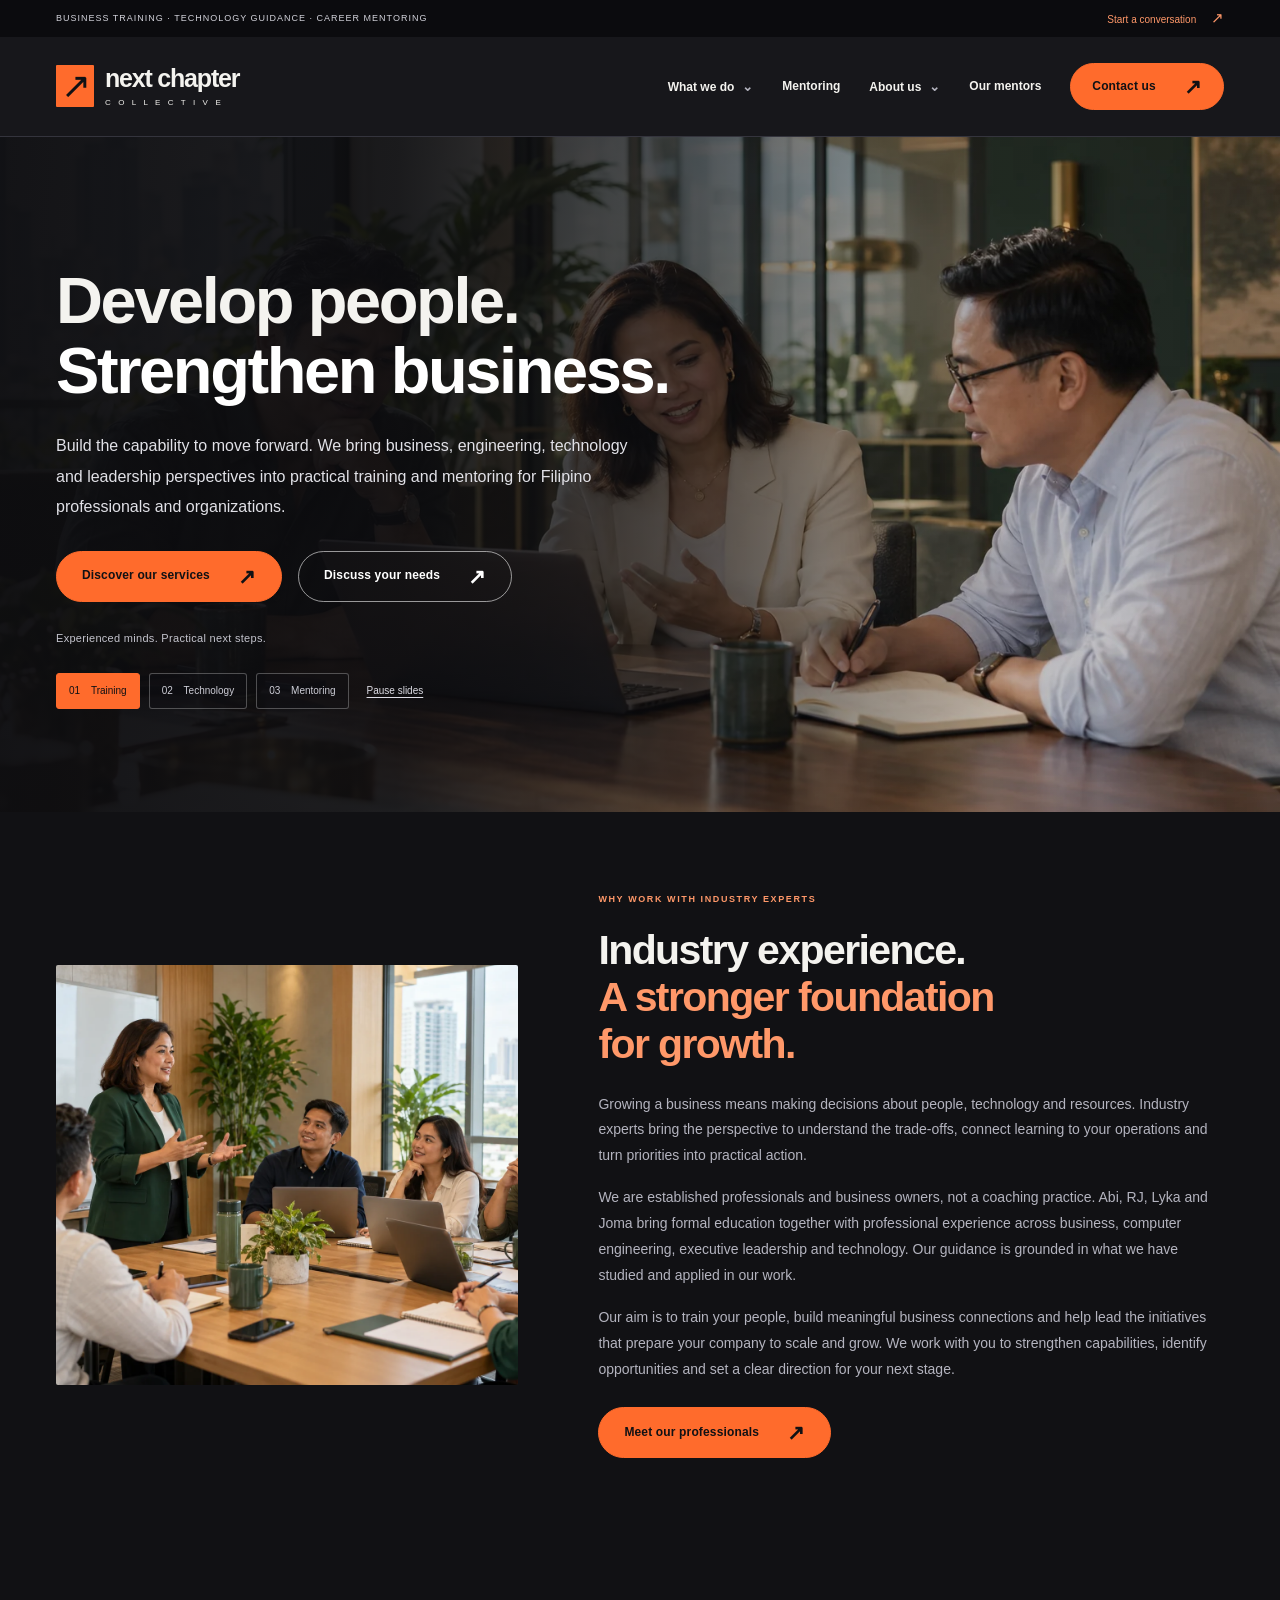
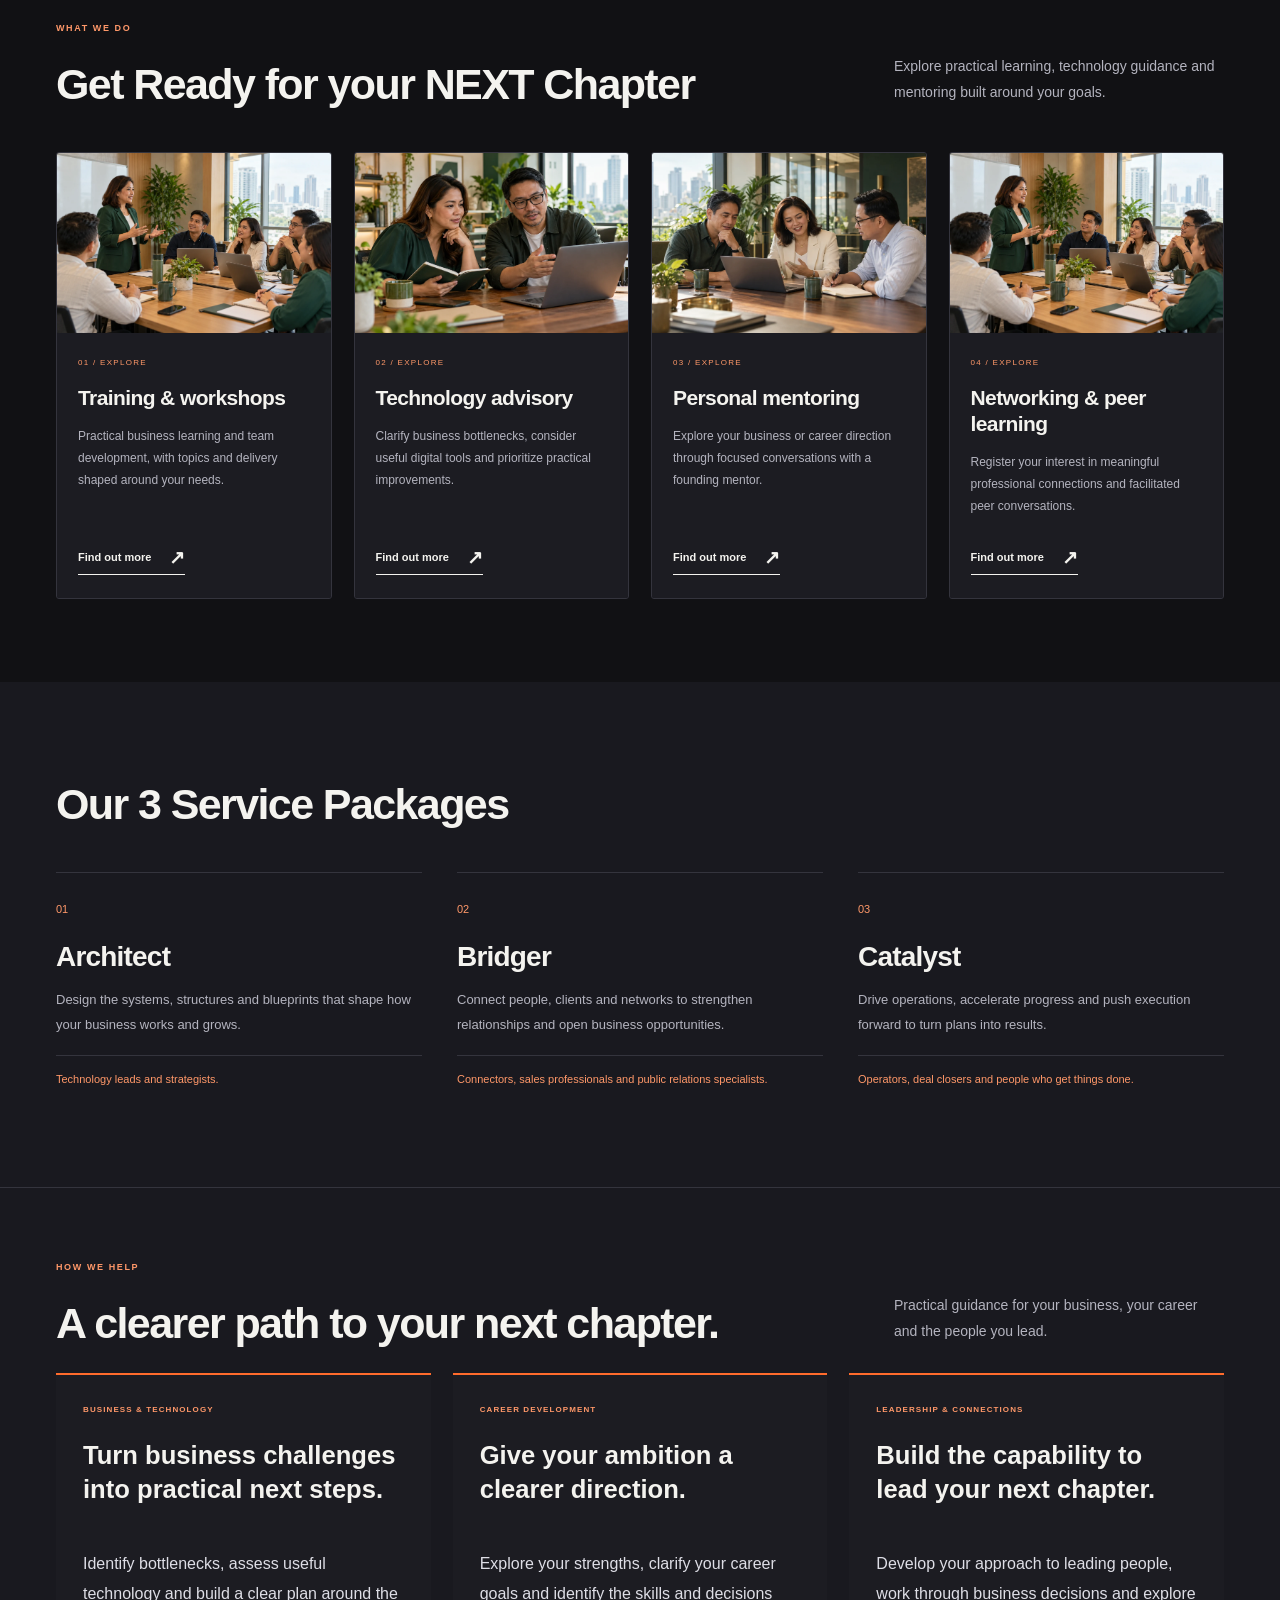
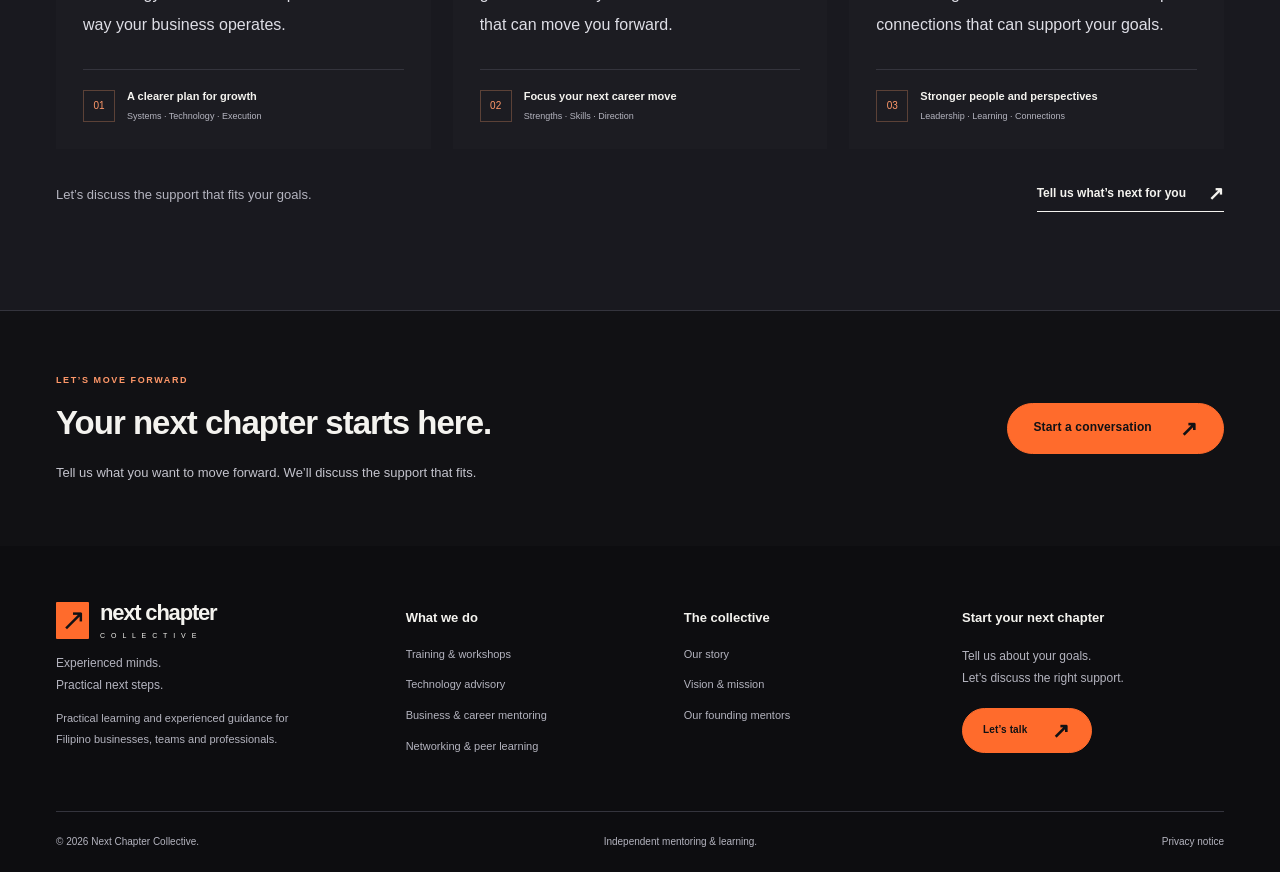
==== commit 2920fa9d: "Replace invented reviews with business career and leadership benefits" ====
--- a/index.html
+++ b/index.html
@@ -9,4 +9,4 @@
 <div class="hero-actions"><a class="button button-orange" href="training.html" id="hero-primary-link">Discover our services <span aria-hidden="true">↗</span></a><a class="button button-outline" href="contact.html#connect">Discuss your needs <span aria-hidden="true">↗</span></a></div>
 <p class="hero-signoff">Experienced minds. Practical next steps.</p>
 <div aria-label="Featured services" class="hero-tabs" role="group"><button aria-pressed="true" data-hero-slide="0" type="button">01 <span>Training</span></button><button aria-pressed="false" data-hero-slide="1" type="button">02 <span>Technology</span></button><button aria-pressed="false" data-hero-slide="2" type="button">03 <span>Mentoring</span></button><button aria-label="Pause automatic slides" class="hero-playback" type="button">Pause slides</button></div></div></div>
-<div data-hero-library="" hidden=""><article data-feature=""><h2>Develop people.<br/><em>Strengthen business.</em></h2><p>Build the capability to move forward. We bring business, engineering, technology and leadership perspectives into practical training and mentoring for Filipino professionals and organizations.</p><a href="training.html">Discover our services</a><img alt="Illustrative Filipino professionals discussing business priorities together" src="assets/images/mentoring-session.webp"/></article><article data-feature=""><h2>Make technology<br/><em>work for your business.</em></h2><p>Start with the business challenge. Explore digital workflows, useful tools and practical priorities with a fresh perspective on your next move.</p><a href="technology-advisory.html">Explore technology advisory</a><img alt="Illustrative business owner and technology professional discussing a laptop" src="assets/images/technology-guidance.webp"/></article><article data-feature=""><h2>Your ambition.<br/><em>A clearer direction.</em></h2><p>Navigate a business decision, a career transition or greater leadership responsibility through focused mentoring with a founding member of the collective.</p><a href="mentoring.html">Explore mentoring</a><img alt="Illustrative Filipino professionals sharing perspectives in a workshop" src="assets/images/corporate-workshop.webp"/></article></div></section><section class="corporate-intro section container" id="industry-expertise"><div class="intro-photo"><img alt="Illustrative interactive learning session with Filipino professionals" height="1024" loading="lazy" src="assets/images/corporate-workshop.webp" width="1536"/></div><div class="intro-copy"><p class="eyebrow">WHY WORK WITH INDUSTRY EXPERTS</p><h2>Industry experience.<br/><em>A stronger foundation<br/>for growth.</em></h2><p>Growing a business means making decisions about people, technology and resources. Industry experts bring the perspective to understand the trade-offs, connect learning to your operations and turn priorities into practical action.</p><p>We are established professionals and business owners, not a coaching practice. Abi, RJ, Lyka and Joma bring formal education together with professional experience across business, computer engineering, executive leadership and technology. Our guidance is grounded in what we have studied and applied in our work.</p><p>Our aim is to train your people, build meaningful business connections and help lead the initiatives that prepare your company to scale and grow. We work with you to strengthen capabilities, identify opportunities and set a clear direction for your next stage.</p><a class="button button-orange" href="mentors.html">Meet our professionals <span aria-hidden="true">↗</span></a></div></section><section class="section container home-services" id="services"><div class="section-heading"><div><p class="eyebrow">WHAT WE DO</p><h2>Get Ready for your NEXT Chapter</h2></div><p>Explore practical learning, technology guidance and mentoring built around your goals.</p></div><div class="overview-grid"><article class="overview-card"><a aria-label="Explore Training &amp; workshops" class="overview-image-link" href="training.html"><img alt="Illustrative professional learning scene" height="1024" loading="lazy" src="assets/images/corporate-workshop.webp" width="1536"/></a><div><span class="service-number">01 / EXPLORE</span><h3><a href="training.html">Training &amp; workshops</a></h3><p>Practical business learning and team development, with topics and delivery shaped around your needs.</p><a class="text-link" href="training.html">Find out more <span aria-hidden="true">↗</span></a></div></article><article class="overview-card"><a aria-label="Explore Technology advisory" class="overview-image-link" href="technology-advisory.html"><img alt="Illustrative professional learning scene" height="1024" loading="lazy" src="assets/images/technology-guidance.webp" width="1536"/></a><div><span class="service-number">02 / EXPLORE</span><h3><a href="technology-advisory.html">Technology advisory</a></h3><p>Clarify business bottlenecks, consider useful digital tools and prioritize practical improvements.</p><a class="text-link" href="technology-advisory.html">Find out more <span aria-hidden="true">↗</span></a></div></article><article class="overview-card"><a aria-label="Explore Personal mentoring" class="overview-image-link" href="mentoring.html"><img alt="Illustrative professional learning scene" height="1024" loading="lazy" src="assets/images/mentoring-session.webp" width="1536"/></a><div><span class="service-number">03 / EXPLORE</span><h3><a href="mentoring.html">Personal mentoring</a></h3><p>Explore your business or career direction through focused conversations with a founding mentor.</p><a class="text-link" href="mentoring.html">Find out more <span aria-hidden="true">↗</span></a></div></article><article class="overview-card"><a aria-label="Explore Networking &amp; peer learning" class="overview-image-link" href="training.html#networking"><img alt="Illustrative professional learning scene" height="1024" loading="lazy" src="assets/images/corporate-workshop.webp" width="1536"/></a><div><span class="service-number">04 / EXPLORE</span><h3><a href="training.html#networking">Networking &amp; peer learning</a></h3><p>Register your interest in meaningful professional connections and facilitated peer conversations.</p><a class="text-link" href="training.html#networking">Find out more <span aria-hidden="true">↗</span></a></div></article></div></section><section class="why-section section" id="products"><div class="container"><div class="section-heading"><div><h2>Our 3 Service Packages</h2></div></div><div class="why-grid"><article><span>01</span><h3>Architect</h3><p>Design the systems, structures and blueprints that shape how your business works and grows.</p><p class="product-roles">Technology leads and strategists.</p></article><article><span>02</span><h3>Bridger</h3><p>Connect people, clients and networks to strengthen relationships and open business opportunities.</p><p class="product-roles">Connectors, sales professionals and public relations specialists.</p></article><article><span>03</span><h3>Catalyst</h3><p>Drive operations, accelerate progress and push execution forward to turn plans into results.</p><p class="product-roles">Operators, deal closers and people who get things done.</p></article></div></div></section><section class="testimonial-section section" id="testimonials"><div class="container"><div class="section-heading"><div><p class="eyebrow">TESTIMONIAL PREVIEW</p><h2>Testimonials</h2></div><p>Created examples for this preview; no real client feedback is represented.</p></div><div class="testimonial-grid"><figure class="testimonial"><span class="sample-label">ILLUSTRATIVE EXAMPLE / BUSINESS</span><blockquote>“We had plenty of ideas, but no clear plan for using technology. The conversation helped us connect our priorities to practical steps our team could actually follow.”</blockquote><figcaption><span aria-hidden="true" class="testimonial-monogram">01</span><span><strong>Filipino business owner</strong><small>Example profile · Business &amp; technology guidance</small></span></figcaption></figure><figure class="testimonial"><span class="sample-label">ILLUSTRATIVE EXAMPLE / CAREER</span><blockquote>“I was working hard without knowing what my next move should be. Mentoring helped me look at my strengths more clearly and turn my career goals into a focused development plan.”</blockquote><figcaption><span aria-hidden="true" class="testimonial-monogram">02</span><span><strong>Filipino technology professional</strong><small>Example profile · Career direction &amp; development</small></span></figcaption></figure><figure class="testimonial"><span class="sample-label">ILLUSTRATIVE EXAMPLE / LEADERSHIP</span><blockquote>“Stepping into a leadership role felt overwhelming. Having an experienced professional challenge my thinking gave me a clearer way to support my team and approach difficult decisions.”</blockquote><figcaption><span aria-hidden="true" class="testimonial-monogram">03</span><span><strong>Filipino team leader</strong><small>Example profile · Leadership &amp; professional growth</small></span></figcaption></figure></div><div class="testimonial-bottom"><p>Let’s discuss the support that fits your goals.</p><a class="text-link" href="contact.html#connect">Tell us what’s next for you <span aria-hidden="true">↗</span></a></div></div></section><section class="page-cta"><div class="container"><div><p class="eyebrow">LET’S MOVE FORWARD</p><h2>Your next chapter starts here.</h2><p>Tell us what you want to move forward. We’ll discuss the support that fits.</p></div><a class="button button-orange" href="contact.html">Start a conversation <span aria-hidden="true">↗</span></a></div></section></main><footer class="site-footer multipage-footer"><div class="container footer-columns"><div><a aria-label="Next Chapter Collective home" class="brand" href="index.html"><span aria-hidden="true" class="brand-icon">↗</span><span>next chapter<span class="brand-sub">C O L L E C T I V E</span></span></a><p>Experienced minds.<br/>Practical next steps.</p><p class="footer-description">Practical learning and experienced guidance for Filipino businesses, teams and professionals.</p></div><div><h2>What we do</h2><a href="training.html">Training &amp; workshops</a><a href="technology-advisory.html">Technology advisory</a><a href="mentoring.html">Business &amp; career mentoring</a><a href="training.html#networking">Networking &amp; peer learning</a></div><div><h2>The collective</h2><a href="about.html">Our story</a><a href="about.html#purpose">Vision &amp; mission</a><a href="mentors.html">Our founding mentors</a></div><div><h2>Start your next chapter</h2><p>Tell us about your goals.<br/>Let’s discuss the right support.</p><a class="button button-orange" href="contact.html">Let’s talk <span aria-hidden="true">↗</span></a></div></div><div class="container footer-bottom"><span>© <span id="year">2026</span> Next Chapter Collective.</span><span>Independent mentoring &amp; learning.</span><a href="privacy.html">Privacy notice</a></div></footer></body></html>
+<div data-hero-library="" hidden=""><article data-feature=""><h2>Develop people.<br/><em>Strengthen business.</em></h2><p>Build the capability to move forward. We bring business, engineering, technology and leadership perspectives into practical training and mentoring for Filipino professionals and organizations.</p><a href="training.html">Discover our services</a><img alt="Illustrative Filipino professionals discussing business priorities together" src="assets/images/mentoring-session.webp"/></article><article data-feature=""><h2>Make technology<br/><em>work for your business.</em></h2><p>Start with the business challenge. Explore digital workflows, useful tools and practical priorities with a fresh perspective on your next move.</p><a href="technology-advisory.html">Explore technology advisory</a><img alt="Illustrative business owner and technology professional discussing a laptop" src="assets/images/technology-guidance.webp"/></article><article data-feature=""><h2>Your ambition.<br/><em>A clearer direction.</em></h2><p>Navigate a business decision, a career transition or greater leadership responsibility through focused mentoring with a founding member of the collective.</p><a href="mentoring.html">Explore mentoring</a><img alt="Illustrative Filipino professionals sharing perspectives in a workshop" src="assets/images/corporate-workshop.webp"/></article></div></section><section class="corporate-intro section container" id="industry-expertise"><div class="intro-photo"><img alt="Illustrative interactive learning session with Filipino professionals" height="1024" loading="lazy" src="assets/images/corporate-workshop.webp" width="1536"/></div><div class="intro-copy"><p class="eyebrow">WHY WORK WITH INDUSTRY EXPERTS</p><h2>Industry experience.<br/><em>A stronger foundation<br/>for growth.</em></h2><p>Growing a business means making decisions about people, technology and resources. Industry experts bring the perspective to understand the trade-offs, connect learning to your operations and turn priorities into practical action.</p><p>We are established professionals and business owners, not a coaching practice. Abi, RJ, Lyka and Joma bring formal education together with professional experience across business, computer engineering, executive leadership and technology. Our guidance is grounded in what we have studied and applied in our work.</p><p>Our aim is to train your people, build meaningful business connections and help lead the initiatives that prepare your company to scale and grow. We work with you to strengthen capabilities, identify opportunities and set a clear direction for your next stage.</p><a class="button button-orange" href="mentors.html">Meet our professionals <span aria-hidden="true">↗</span></a></div></section><section class="section container home-services" id="services"><div class="section-heading"><div><p class="eyebrow">WHAT WE DO</p><h2>Get Ready for your NEXT Chapter</h2></div><p>Explore practical learning, technology guidance and mentoring built around your goals.</p></div><div class="overview-grid"><article class="overview-card"><a aria-label="Explore Training &amp; workshops" class="overview-image-link" href="training.html"><img alt="Illustrative professional learning scene" height="1024" loading="lazy" src="assets/images/corporate-workshop.webp" width="1536"/></a><div><span class="service-number">01 / EXPLORE</span><h3><a href="training.html">Training &amp; workshops</a></h3><p>Practical business learning and team development, with topics and delivery shaped around your needs.</p><a class="text-link" href="training.html">Find out more <span aria-hidden="true">↗</span></a></div></article><article class="overview-card"><a aria-label="Explore Technology advisory" class="overview-image-link" href="technology-advisory.html"><img alt="Illustrative professional learning scene" height="1024" loading="lazy" src="assets/images/technology-guidance.webp" width="1536"/></a><div><span class="service-number">02 / EXPLORE</span><h3><a href="technology-advisory.html">Technology advisory</a></h3><p>Clarify business bottlenecks, consider useful digital tools and prioritize practical improvements.</p><a class="text-link" href="technology-advisory.html">Find out more <span aria-hidden="true">↗</span></a></div></article><article class="overview-card"><a aria-label="Explore Personal mentoring" class="overview-image-link" href="mentoring.html"><img alt="Illustrative professional learning scene" height="1024" loading="lazy" src="assets/images/mentoring-session.webp" width="1536"/></a><div><span class="service-number">03 / EXPLORE</span><h3><a href="mentoring.html">Personal mentoring</a></h3><p>Explore your business or career direction through focused conversations with a founding mentor.</p><a class="text-link" href="mentoring.html">Find out more <span aria-hidden="true">↗</span></a></div></article><article class="overview-card"><a aria-label="Explore Networking &amp; peer learning" class="overview-image-link" href="training.html#networking"><img alt="Illustrative professional learning scene" height="1024" loading="lazy" src="assets/images/corporate-workshop.webp" width="1536"/></a><div><span class="service-number">04 / EXPLORE</span><h3><a href="training.html#networking">Networking &amp; peer learning</a></h3><p>Register your interest in meaningful professional connections and facilitated peer conversations.</p><a class="text-link" href="training.html#networking">Find out more <span aria-hidden="true">↗</span></a></div></article></div></section><section class="why-section section" id="products"><div class="container"><div class="section-heading"><div><h2>Our 3 Service Packages</h2></div></div><div class="why-grid"><article><span>01</span><h3>Architect</h3><p>Design the systems, structures and blueprints that shape how your business works and grows.</p><p class="product-roles">Technology leads and strategists.</p></article><article><span>02</span><h3>Bridger</h3><p>Connect people, clients and networks to strengthen relationships and open business opportunities.</p><p class="product-roles">Connectors, sales professionals and public relations specialists.</p></article><article><span>03</span><h3>Catalyst</h3><p>Drive operations, accelerate progress and push execution forward to turn plans into results.</p><p class="product-roles">Operators, deal closers and people who get things done.</p></article></div></div></section><section aria-label="How we help" class="testimonial-section section" id="testimonials"><div class="container"><div class="section-heading"><div><p class="eyebrow">HOW WE HELP</p><h2>A clearer path to your next chapter.</h2></div><p>Practical guidance for your business, your career and the people you lead.</p></div><div class="testimonial-grid"><figure class="testimonial"><span class="sample-label">BUSINESS &amp; TECHNOLOGY</span><h3 style="font-size:clamp(20px,2vw,28px);line-height:1.3;margin:22px 0 18px">Turn business challenges into practical next steps.</h3><p class="scenario-description">Identify bottlenecks, assess useful technology and build a clear plan around the way your business operates.</p><figcaption><span aria-hidden="true" class="testimonial-monogram">01</span><span><strong>A clearer plan for growth</strong><small>Systems · Technology · Execution</small></span></figcaption></figure><figure class="testimonial"><span class="sample-label">CAREER DEVELOPMENT</span><h3 style="font-size:clamp(20px,2vw,28px);line-height:1.3;margin:22px 0 18px">Give your ambition a clearer direction.</h3><p class="scenario-description">Explore your strengths, clarify your career goals and identify the skills and decisions that can move you forward.</p><figcaption><span aria-hidden="true" class="testimonial-monogram">02</span><span><strong>Focus your next career move</strong><small>Strengths · Skills · Direction</small></span></figcaption></figure><figure class="testimonial"><span class="sample-label">LEADERSHIP &amp; CONNECTIONS</span><h3 style="font-size:clamp(20px,2vw,28px);line-height:1.3;margin:22px 0 18px">Build the capability to lead your next chapter.</h3><p class="scenario-description">Develop your approach to leading people, work through business decisions and explore connections that can support your goals.</p><figcaption><span aria-hidden="true" class="testimonial-monogram">03</span><span><strong>Stronger people and perspectives</strong><small>Leadership · Learning · Connections</small></span></figcaption></figure></div><div class="testimonial-bottom"><p>Let’s discuss the support that fits your goals.</p><a class="text-link" href="contact.html#connect">Tell us what’s next for you <span aria-hidden="true">↗</span></a></div></div></section><section class="page-cta"><div class="container"><div><p class="eyebrow">LET’S MOVE FORWARD</p><h2>Your next chapter starts here.</h2><p>Tell us what you want to move forward. We’ll discuss the support that fits.</p></div><a class="button button-orange" href="contact.html">Start a conversation <span aria-hidden="true">↗</span></a></div></section></main><footer class="site-footer multipage-footer"><div class="container footer-columns"><div><a aria-label="Next Chapter Collective home" class="brand" href="index.html"><span aria-hidden="true" class="brand-icon">↗</span><span>next chapter<span class="brand-sub">C O L L E C T I V E</span></span></a><p>Experienced minds.<br/>Practical next steps.</p><p class="footer-description">Practical learning and experienced guidance for Filipino businesses, teams and professionals.</p></div><div><h2>What we do</h2><a href="training.html">Training &amp; workshops</a><a href="technology-advisory.html">Technology advisory</a><a href="mentoring.html">Business &amp; career mentoring</a><a href="training.html#networking">Networking &amp; peer learning</a></div><div><h2>The collective</h2><a href="about.html">Our story</a><a href="about.html#purpose">Vision &amp; mission</a><a href="mentors.html">Our founding mentors</a></div><div><h2>Start your next chapter</h2><p>Tell us about your goals.<br/>Let’s discuss the right support.</p><a class="button button-orange" href="contact.html">Let’s talk <span aria-hidden="true">↗</span></a></div></div><div class="container footer-bottom"><span>© <span id="year">2026</span> Next Chapter Collective.</span><span>Independent mentoring &amp; learning.</span><a href="privacy.html">Privacy notice</a></div></footer></body></html>
